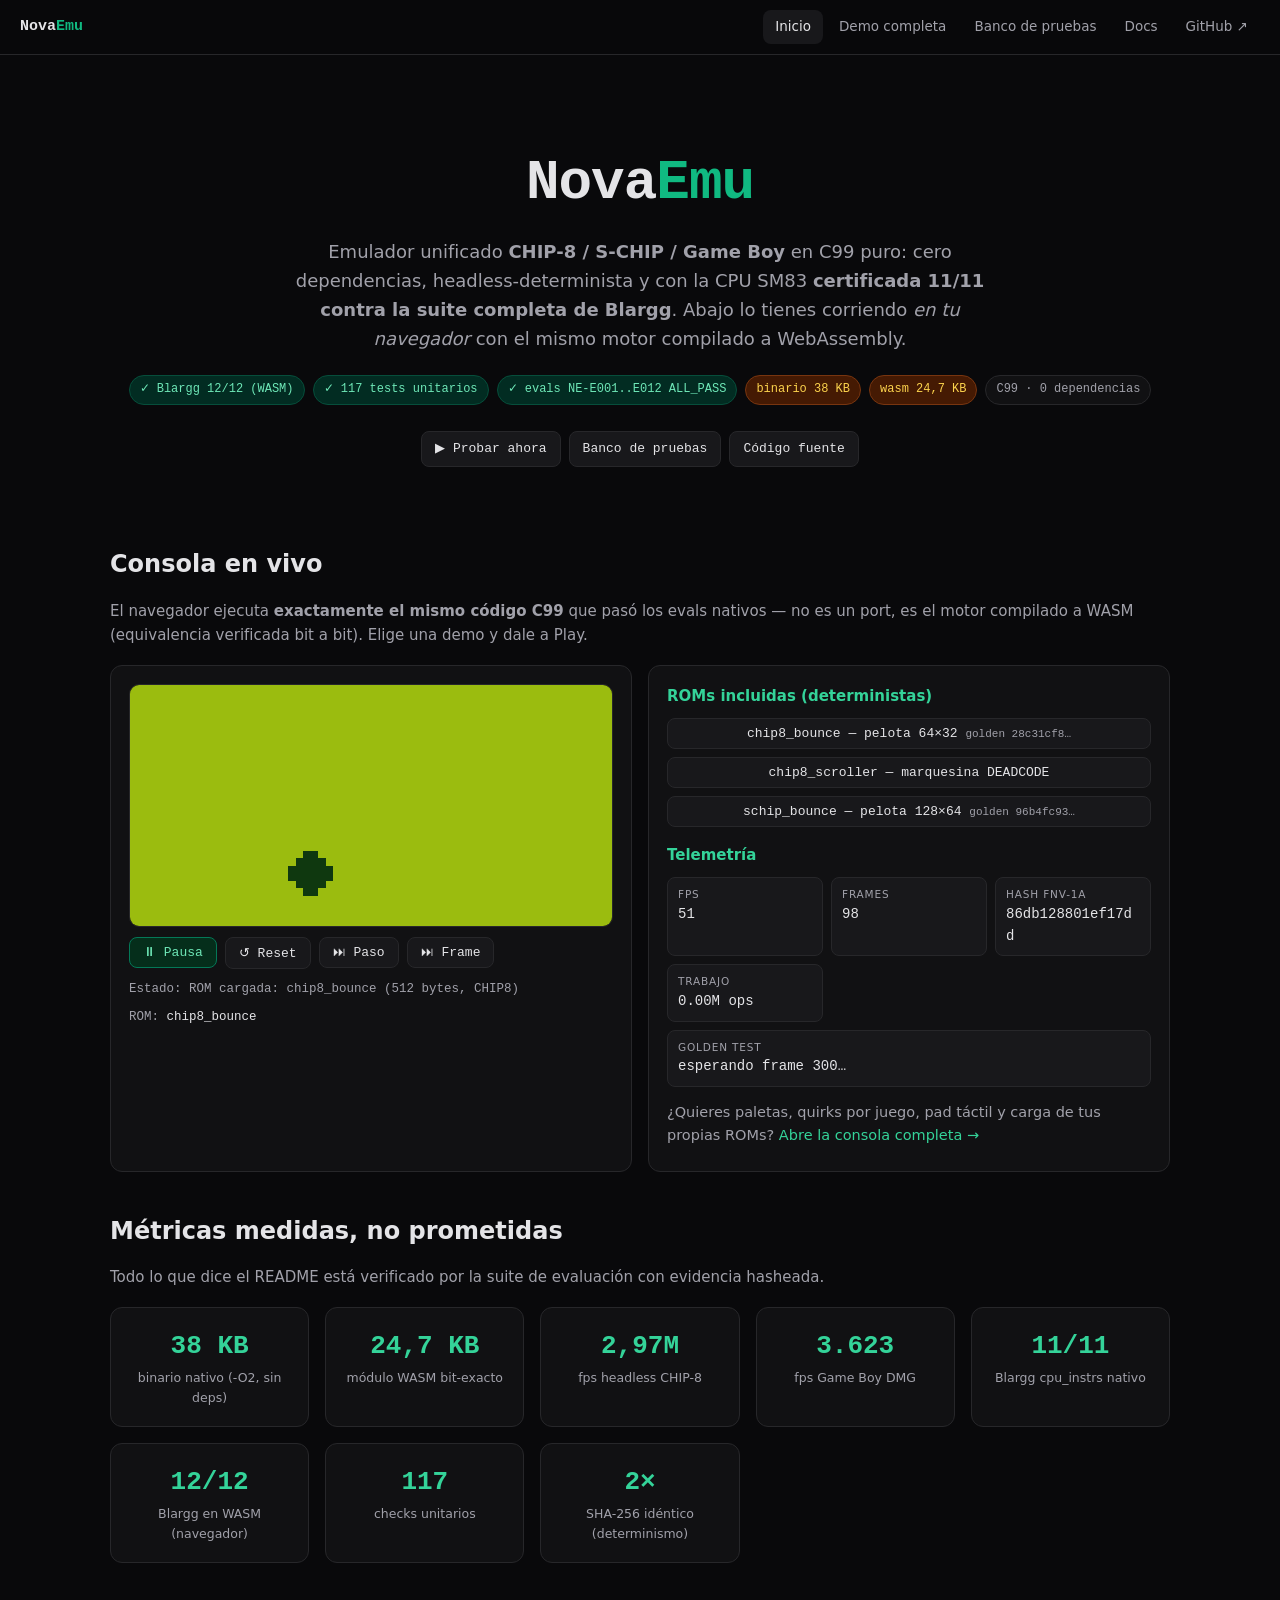
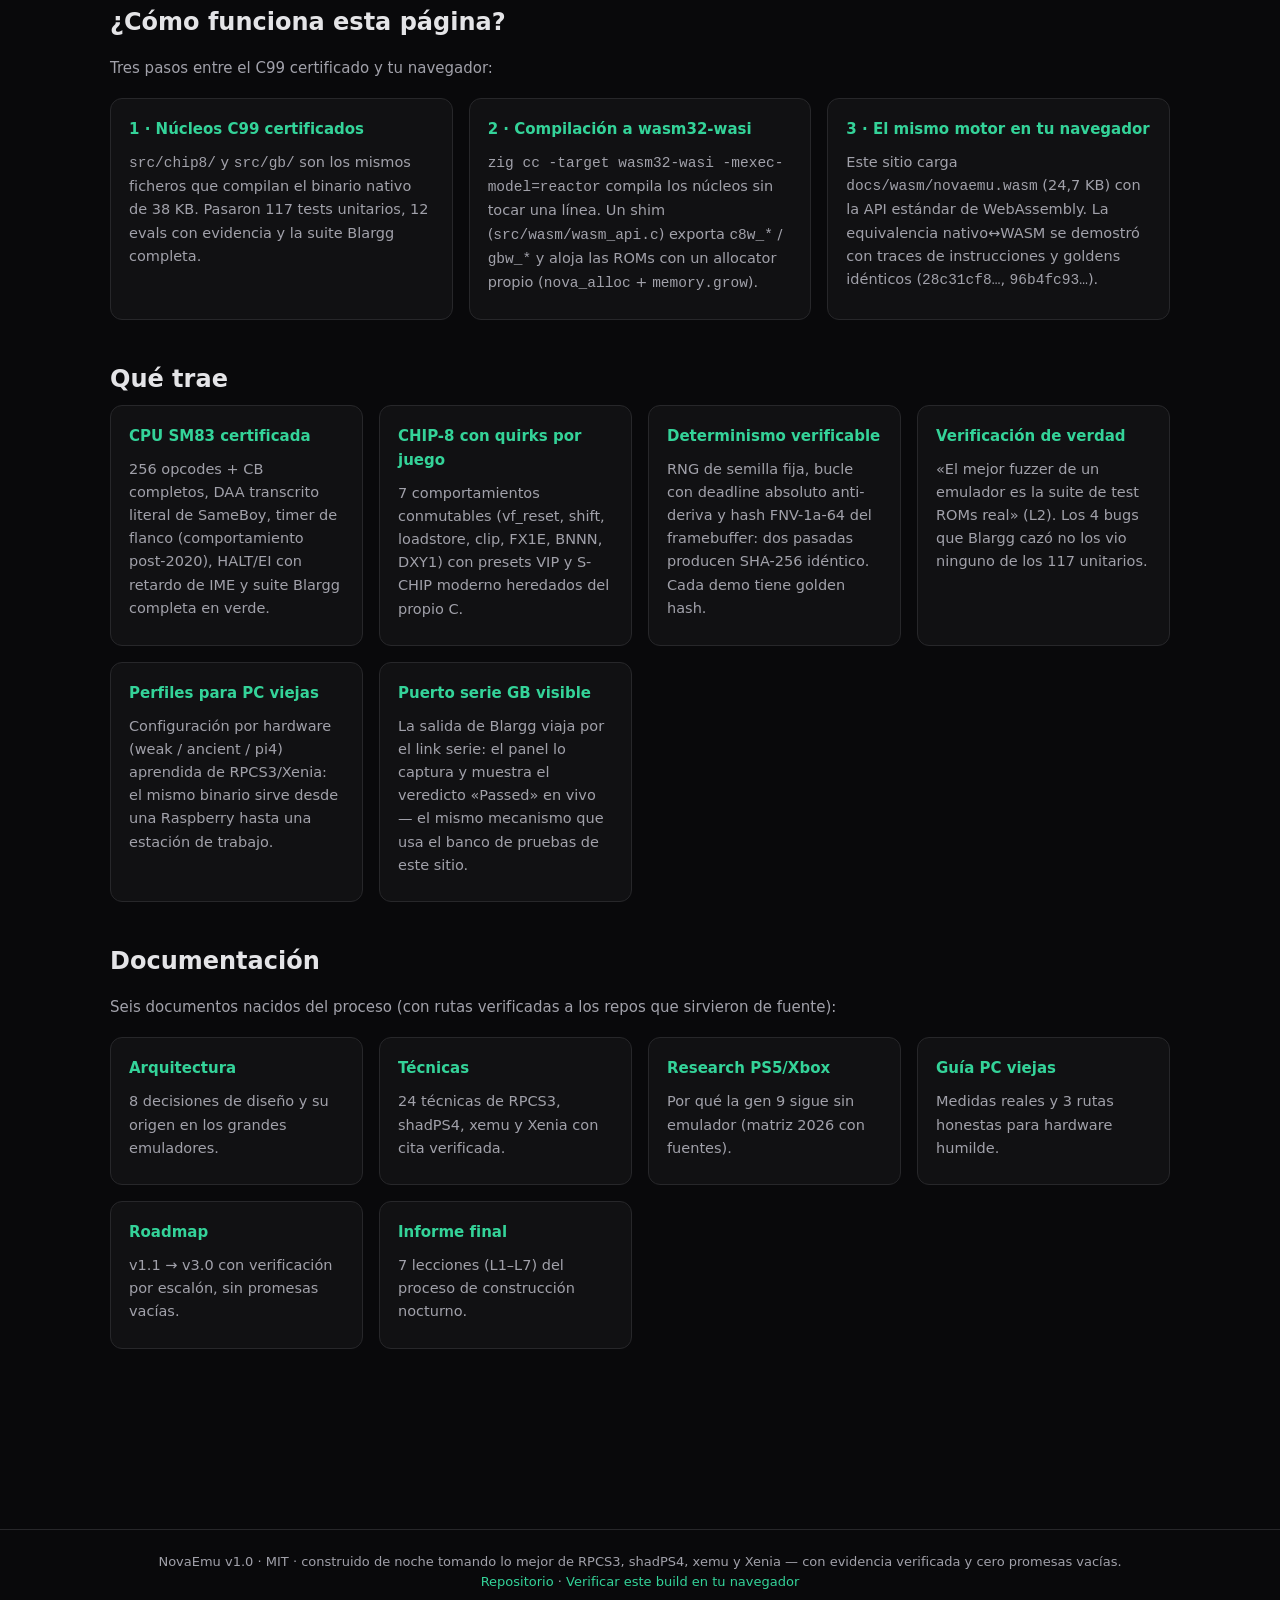
==== docs/index.html @ 0b79b281 "feat: GitHub Pages — consola en vivo, banco de pruebas y documentación - docs/ = raíz de Pages (con " ====
<!DOCTYPE html>
<html lang="es">
<head>
<meta charset="utf-8">
<meta name="viewport" content="width=device-width, initial-scale=1">
<title>NovaEmu — emulador CHIP-8 / S-CHIP / Game Boy en C99 y WASM</title>
<meta name="description" content="Emulador unificado CHIP-8/S-CHIP/Game Boy: C99 puro, 0 dependencias, 38 KB de binario, CPU SM83 certificada 11/11 contra la suite Blargg. Pruébalo en tu navegador con el mismo motor compilado a WASM.">
<link rel="stylesheet" href="./assets/site.css">
<link rel="icon" href="data:image/svg+xml,<svg xmlns='http://www.w3.org/2000/svg' viewBox='0 0 100 100'><rect width='100' height='100' rx='18' fill='%2309090b'/><rect x='22' y='30' width='16' height='16' fill='%2310b981'/><rect x='62' y='30' width='16' height='16' fill='%2334d399'/><rect x='22' y='54' width='56' height='8' fill='%2310b981'/><rect x='32' y='70' width='36' height='8' fill='%2334d399'/></svg>">
</head>
<body>
<header class="site-header">
  <a class="brand" href="./index.html">Nova<b>Emu</b></a>
  <nav>
    <a href="./index.html" class="active">Inicio</a>
    <a href="./demo.html">Demo completa</a>
    <a href="./tests.html">Banco de pruebas</a>
    <a href="./dev.html">Docs</a>
    <a href="#" data-gh>GitHub ↗</a>
  </nav>
</header>

<main class="wrap">

  <!-- HERO -->
  <section class="hero">
    <h1>Nova<span>Emu</span></h1>
    <p class="lead">Emulador unificado <strong>CHIP-8 / S-CHIP / Game Boy</strong> en C99 puro:
      cero dependencias, headless-determinista y con la CPU SM83 <strong>certificada 11/11
      contra la suite completa de Blargg</strong>. Abajo lo tienes corriendo <em>en tu navegador</em>
      con el mismo motor compilado a WebAssembly.</p>
    <div class="badges">
      <span class="badge green">✓ Blargg 12/12 (WASM)</span>
      <span class="badge green">✓ 117 tests unitarios</span>
      <span class="badge green">✓ evals NE-E001..E012 ALL_PASS</span>
      <span class="badge amber">binario 38 KB</span>
      <span class="badge amber">wasm 24,7 KB</span>
      <span class="badge">C99 · 0 dependencias</span>
    </div>
    <div class="controls" style="justify-content:center">
      <a class="btn primary" href="#consola">▶ Probar ahora</a>
      <a class="btn" href="./tests.html">Banco de pruebas</a>
      <a class="btn" href="#" data-gh>Código fuente</a>
    </div>
  </section>

  <!-- CONSOLA EMBEBIDA -->
  <section class="block" id="consola">
    <h2>Consola en vivo</h2>
    <p class="sub">El navegador ejecuta <strong>exactamente el mismo código C99</strong> que pasó los evals nativos —
      no es un port, es el motor compilado a WASM (equivalencia verificada bit a bit). Elige una demo y dale a Play.</p>

    <div class="grid cols-2" id="nova-console">
      <div class="panel">
        <div class="screen-frame" data-drop>
          <canvas data-screen width="64" height="32" aria-label="Pantalla del emulador"></canvas>
        </div>
        <div class="controls">
          <button data-play class="primary">▶ Play</button>
          <button data-reset>↺ Reset</button>
          <button data-step>⏭ Paso</button>
          <button data-frame>⏭ Frame</button>
        </div>
        <div class="statusline">Estado: <span data-status>cargando WASM…</span></div>
        <div class="statusline">ROM: <span data-rom-name style="color:var(--fg)">(ninguna)</span></div>
        <div class="rom-note" data-rom-note></div>
      </div>

      <div class="panel">
        <h3>ROMs incluidas (deterministas)</h3>
        <div data-catalog style="display:flex;flex-direction:column;gap:8px">
          <button data-rom="chip8-bounce">chip8_bounce — pelota 64×32 <span class="mono" style="color:var(--fg-dim);font-size:11px">golden 28c31cf8…</span></button>
          <button data-rom="chip8-scroller">chip8_scroller — marquesina DEADCODE</button>
          <button data-rom="schip-bounce">schip_bounce — pelota 128×64 <span class="mono" style="color:var(--fg-dim);font-size:11px">golden 96b4fc93…</span></button>
        </div>
        <h3 style="margin-top:16px">Telemetría</h3>
        <div class="telemetry">
          <div class="tele"><div class="l">FPS</div><div class="v" data-fps>—</div></div>
          <div class="tele"><div class="l">Frames</div><div class="v" data-frames>0</div></div>
          <div class="tele"><div class="l">Hash FNV-1a</div><div class="v" data-hash>—</div></div>
          <div class="tele"><div class="l">Trabajo</div><div class="v" data-ops>—</div></div>
        </div>
        <div class="tele" style="margin-top:8px" data-golden-wrap>
          <div class="l">Golden test</div><div class="v" data-golden>carga una demo con golden</div>
        </div>
        <p style="margin-top:14px">¿Quieres paletas, quirks por juego, pad táctil y carga de tus propias ROMs?
        <a href="./demo.html">Abre la consola completa →</a></p>
      </div>
    </div>
  </section>

  <!-- MÉTRICAS -->
  <section class="block">
    <h2>Métricas medidas, no prometidas</h2>
    <p class="sub">Todo lo que dice el README está verificado por la suite de evaluación con evidencia hasheada.</p>
    <div class="grid cols-4">
      <div class="panel stat"><div class="v">38 KB</div><div class="l">binario nativo (-O2, sin deps)</div></div>
      <div class="panel stat"><div class="v">24,7 KB</div><div class="l">módulo WASM bit-exacto</div></div>
      <div class="panel stat"><div class="v">2,97M</div><div class="l">fps headless CHIP-8</div></div>
      <div class="panel stat"><div class="v">3.623</div><div class="l">fps Game Boy DMG</div></div>
      <div class="panel stat"><div class="v">11/11</div><div class="l">Blargg cpu_instrs nativo</div></div>
      <div class="panel stat"><div class="v">12/12</div><div class="l">Blargg en WASM (navegador)</div></div>
      <div class="panel stat"><div class="v">117</div><div class="l">checks unitarios</div></div>
      <div class="panel stat"><div class="v">2×</div><div class="l">SHA-256 idéntico (determinismo)</div></div>
    </div>
  </section>

  <!-- CÓMO FUNCIONA -->
  <section class="block">
    <h2>¿Cómo funciona esta página?</h2>
    <p class="sub">Tres pasos entre el C99 certificado y tu navegador:</p>
    <div class="grid cols-3">
      <div class="panel">
        <h3>1 · Núcleos C99 certificados</h3>
        <p><code>src/chip8/</code> y <code>src/gb/</code> son los mismos ficheros que compilan el binario
        nativo de 38 KB. Pasaron 117 tests unitarios, 12 evals con evidencia y la suite Blargg completa.</p>
      </div>
      <div class="panel">
        <h3>2 · Compilación a wasm32-wasi</h3>
        <p><code>zig cc -target wasm32-wasi -mexec-model=reactor</code> compila los núcleos sin tocar
        una línea. Un shim (<code>src/wasm/wasm_api.c</code>) exporta <code>c8w_*</code> / <code>gbw_*</code>
        y aloja las ROMs con un allocator propio (<code>nova_alloc</code> + <code>memory.grow</code>).</p>
      </div>
      <div class="panel">
        <h3>3 · El mismo motor en tu navegador</h3>
        <p>Este sitio carga <code>docs/wasm/novaemu.wasm</code> (24,7 KB) con la API estándar de WebAssembly.
        La equivalencia nativo↔WASM se demostró con traces de instrucciones y goldens idénticos
        (<code>28c31cf8…</code>, <code>96b4fc93…</code>).</p>
      </div>
    </div>
  </section>

  <!-- CARACTERÍSTICAS -->
  <section class="block">
    <h2>Qué trae</h2>
    <div class="grid cols-3">
      <div class="panel">
        <h3>CPU SM83 certificada</h3>
        <p>256 opcodes + CB completos, DAA transcrito literal de SameBoy, timer de flanco
        (comportamiento post-2020), HALT/EI con retardo de IME y suite Blargg completa en verde.</p>
      </div>
      <div class="panel">
        <h3>CHIP-8 con quirks por juego</h3>
        <p>7 comportamientos conmutables (vf_reset, shift, loadstore, clip, FX1E, BNNN, DXY1)
        con presets VIP y S-CHIP moderno heredados del propio C.</p>
      </div>
      <div class="panel">
        <h3>Determinismo verificable</h3>
        <p>RNG de semilla fija, bucle con deadline absoluto anti-deriva y hash FNV-1a-64 del
        framebuffer: dos pasadas producen SHA-256 idéntico. Cada demo tiene golden hash.</p>
      </div>
      <div class="panel">
        <h3>Verificación de verdad</h3>
        <p>«El mejor fuzzer de un emulador es la suite de test ROMs real» (L2). Los 4 bugs que
        Blargg cazó no los vio ninguno de los 117 unitarios.</p>
      </div>
      <div class="panel">
        <h3>Perfiles para PC viejas</h3>
        <p>Configuración por hardware (weak / ancient / pi4) aprendida de RPCS3/Xenia: el mismo
        binario sirve desde una Raspberry hasta una estación de trabajo.</p>
      </div>
      <div class="panel">
        <h3>Puerto serie GB visible</h3>
        <p>La salida de Blargg viaja por el link serie: el panel lo captura y muestra el veredicto
        «Passed» en vivo — el mismo mecanismo que usa el banco de pruebas de este sitio.</p>
      </div>
    </div>
  </section>

  <!-- DOCS -->
  <section class="block">
    <h2>Documentación</h2>
    <p class="sub">Seis documentos nacidos del proceso (con rutas verificadas a los repos que sirvieron de fuente):</p>
    <div class="grid cols-3">
      <a class="panel" href="./dev.html?doc=ARQUITECTURA" style="color:inherit;text-decoration:none"><h3>Arquitectura</h3><p>8 decisiones de diseño y su origen en los grandes emuladores.</p></a>
      <a class="panel" href="./dev.html?doc=TECNICAS" style="color:inherit;text-decoration:none"><h3>Técnicas</h3><p>24 técnicas de RPCS3, shadPS4, xemu y Xenia con cita verificada.</p></a>
      <a class="panel" href="./dev.html?doc=RESEARCH_PS5_XBOX" style="color:inherit;text-decoration:none"><h3>Research PS5/Xbox</h3><p>Por qué la gen 9 sigue sin emulador (matriz 2026 con fuentes).</p></a>
      <a class="panel" href="./dev.html?doc=GUIA_PC_VIEJAS" style="color:inherit;text-decoration:none"><h3>Guía PC viejas</h3><p>Medidas reales y 3 rutas honestas para hardware humilde.</p></a>
      <a class="panel" href="./dev.html?doc=ROADMAP" style="color:inherit;text-decoration:none"><h3>Roadmap</h3><p>v1.1 → v3.0 con verificación por escalón, sin promesas vacías.</p></a>
      <a class="panel" href="./dev.html?doc=INFORME_FINAL" style="color:inherit;text-decoration:none"><h3>Informe final</h3><p>7 lecciones (L1–L7) del proceso de construcción nocturno.</p></a>
    </div>
  </section>

</main>

<footer>
  NovaEmu v1.0 · MIT · construido de noche tomando lo mejor de
  RPCS3, shadPS4, xemu y Xenia — con evidencia verificada y cero promesas vacías.
  <br><a href="#" data-gh>Repositorio</a> · <a href="./tests.html">Verificar este build en tu navegador</a>
</footer>

<script type="module">
  import { ConsoleUI } from "./assets/console.js";
  import "./assets/site.js";
  const ui = new ConsoleUI(document.getElementById("nova-console"), { compact: true });
  ui.boot().then(() => ui.loadFromCatalog({ id: "chip8-bounce", name: "chip8_bounce", system: "chip8", url: "./assets/roms/chip8_bounce.ch8",
    golden: { frames: 300, hash: "28c31cf8df2ec325" }, note: "Demo sintetizada, determinista (RNG semilla fija 0x1EE7BEEF)" }));
</script>
</body>
</html>
---- docs/assets/site.css ----
/* NovaEmu Pages — tema laboratorio oscuro (zinc-950 / esmeralda) */
:root {
  --bg: #09090b;
  --bg-2: #111113;
  --bg-3: #18181b;
  --border: #27272a;
  --fg: #e4e4e7;
  --fg-dim: #a1a1aa;
  --accent: #10b981;
  --accent-2: #34d399;
  --amber: #f59e0b;
  --red: #f87171;
  --mono: ui-monospace, "SF Mono", "Cascadia Mono", "JetBrains Mono", Menlo, Consolas, monospace;
  --sans: system-ui, -apple-system, "Segoe UI", Roboto, Inter, sans-serif;
}
* { box-sizing: border-box; }
html { scroll-behavior: smooth; }
body {
  margin: 0; background: var(--bg); color: var(--fg);
  font-family: var(--sans); line-height: 1.6;
}
a { color: var(--accent-2); text-decoration: none; }
a:hover { text-decoration: underline; }
code, pre, .mono { font-family: var(--mono); }

/* header */
.site-header {
  position: sticky; top: 0; z-index: 50;
  display: flex; align-items: center; gap: 16px;
  padding: 10px 20px; background: rgba(9,9,11,.92); backdrop-filter: blur(8px);
  border-bottom: 1px solid var(--border);
}
.site-header .brand { font-family: var(--mono); font-weight: 700; font-size: 15px; color: var(--fg); }
.site-header .brand b { color: var(--accent); }
.site-header nav { display: flex; gap: 4px; margin-left: auto; flex-wrap: wrap; }
.site-header nav a {
  padding: 6px 12px; border-radius: 8px; color: var(--fg-dim); font-size: 13.5px;
}
.site-header nav a:hover, .site-header nav a.active { color: var(--fg); background: var(--bg-3); text-decoration: none; }

/* layout */
.wrap { max-width: 1100px; margin: 0 auto; padding: 28px 20px 80px; }
.grid { display: grid; gap: 16px; }
.grid.cols-2 { grid-template-columns: repeat(auto-fit, minmax(320px, 1fr)); }
.grid.cols-3 { grid-template-columns: repeat(auto-fit, minmax(240px, 1fr)); }
.grid.cols-4 { grid-template-columns: repeat(auto-fit, minmax(190px, 1fr)); }

/* hero */
.hero { padding: 56px 0 28px; text-align: center; }
.hero h1 {
  font-family: var(--mono); font-size: clamp(34px, 6vw, 56px); margin: 0 0 10px;
  letter-spacing: -1px;
}
.hero h1 span { color: var(--accent); }
.hero p.lead { color: var(--fg-dim); font-size: 18px; max-width: 720px; margin: 0 auto 22px; }
.badges { display: flex; gap: 8px; justify-content: center; flex-wrap: wrap; margin-bottom: 26px; }
.badge {
  font-family: var(--mono); font-size: 12px; padding: 4px 10px; border-radius: 999px;
  border: 1px solid var(--border); background: var(--bg-2); color: var(--fg-dim);
}
.badge.green { border-color: #064e3b; background: #022c22; color: #6ee7b7; }
.badge.amber { border-color: #78350f; background: #451a03; color: #fcd34d; }

/* panel / card */
.panel {
  background: var(--bg-2); border: 1px solid var(--border); border-radius: 12px;
  padding: 18px;
}
.panel h2, .panel h3 { margin: 0 0 10px; }
.panel h2 { font-size: 20px; }
.panel h3 { font-size: 15px; color: var(--accent-2); }
.panel p { margin: 6px 0; color: var(--fg-dim); font-size: 14.5px; }
.panel p strong, .panel li strong { color: var(--fg); }
.stat { text-align: center; }
.stat .v { font-family: var(--mono); font-size: 26px; color: var(--accent-2); font-weight: 700; }
.stat .l { font-size: 12.5px; color: var(--fg-dim); }

/* screen */
.screen-frame {
  position: relative; overflow: hidden; border-radius: 10px;
  border: 1px solid var(--border); background: #000;
}
.screen-frame canvas { display: block; width: 100%; height: auto; image-rendering: pixelated; }
.screen-frame.scanlines::after {
  content: ""; position: absolute; inset: 0; pointer-events: none;
  background-image: repeating-linear-gradient(0deg,
    rgba(0,0,0,.25) 0px, rgba(0,0,0,.25) 1px, transparent 1px, transparent 3px);
}

/* controls */
.controls { display: flex; gap: 8px; flex-wrap: wrap; align-items: center; margin: 10px 0; }
button, .btn {
  font-family: var(--mono); font-size: 13px; cursor: pointer;
  background: var(--bg-3); color: var(--fg); border: 1px solid var(--border);
  padding: 7px 13px; border-radius: 8px; transition: border-color .15s, background .15s;
  text-decoration: none; display: inline-block;
}
button:hover, .btn:hover { border-color: var(--accent); text-decoration: none; }
button.primary { background: #052e1b; border-color: #047857; color: #6ee7b7; }
button.primary:hover { background: #064e3b; }
button:disabled { opacity: .4; cursor: not-allowed; }
select, input[type="file"] {
  font-family: var(--mono); font-size: 13px; background: var(--bg-3); color: var(--fg);
  border: 1px solid var(--border); border-radius: 8px; padding: 6px 8px;
}
input[type="range"] { accent-color: var(--accent); }
label.chk { display: flex; align-items: center; gap: 6px; font-size: 13px; color: var(--fg-dim); cursor: pointer; }
label.chk input { accent-color: var(--accent); }
.slider-row { display: flex; align-items: center; gap: 10px; font-size: 13px; color: var(--fg-dim); }
.slider-row .val { font-family: var(--mono); color: var(--accent-2); min-width: 44px; }

/* pads */
.pad { display: grid; gap: 6px; margin-top: 10px; user-select: none; -webkit-user-select: none; touch-action: manipulation; }
.pad.c8 { grid-template-columns: repeat(4, 1fr); max-width: 300px; }
.pad .kb {
  font-family: var(--mono); font-size: 14px; text-align: center; padding: 12px 0;
  background: var(--bg-3); border: 1px solid var(--border); border-radius: 8px; cursor: pointer;
}
.pad .kb small { display: block; font-size: 10px; color: var(--fg-dim); }
.pad .kb.active { background: #052e1b; border-color: var(--accent); color: var(--accent-2); }
.pad.gb { grid-template-columns: 96px 1fr 96px; max-width: 360px; align-items: center; }
.pad.gb .dp { display: grid; grid-template-columns: repeat(3, 32px); grid-template-rows: repeat(3, 32px); gap: 2px; }
.pad.gb .dp .kb { padding: 0; line-height: 32px; }
.pad.gb .act { display: flex; flex-direction: column; gap: 6px; align-items: center; }
.pad.gb .mid { display: flex; flex-direction: column; gap: 4px; align-items: center; justify-content: center; }
.pad.gb .mid .kb { padding: 4px 10px; font-size: 11px; }

/* drop zone */
.drop {
  border: 2px dashed var(--border); border-radius: 12px; padding: 22px; text-align: center;
  color: var(--fg-dim); font-size: 14px; transition: border-color .15s, background .15s;
}
.drop.drag { border-color: var(--accent); background: #052e1b33; }

/* telemetría */
.telemetry { display: grid; grid-template-columns: repeat(auto-fit, minmax(140px, 1fr)); gap: 8px; margin-top: 10px; }
.tele {
  background: var(--bg-3); border: 1px solid var(--border); border-radius: 8px; padding: 8px 10px;
}
.tele .l { font-size: 10.5px; text-transform: uppercase; letter-spacing: .08em; color: var(--fg-dim); }
.tele .v { font-family: var(--mono); font-size: 14px; color: var(--fg); word-break: break-all; }
.tele .v.ok { color: var(--accent-2); }

/* serial */
.serial {
  font-family: var(--mono); font-size: 13px; background: #020202; color: var(--accent-2);
  border: 1px solid var(--border); border-radius: 8px; padding: 10px 12px; margin-top: 10px;
  min-height: 44px; white-space: pre-wrap; word-break: break-all;
}

/* banco de pruebas */
.test-row {
  display: flex; align-items: center; gap: 10px; padding: 8px 12px;
  border-bottom: 1px solid var(--border); font-size: 13.5px;
}
.test-row:last-child { border-bottom: 0; }
.test-row .name { font-family: var(--mono); flex: 1; }
.test-row .time { font-family: var(--mono); color: var(--fg-dim); font-size: 12px; }
.test-row .res { font-family: var(--mono); font-size: 12.5px; padding: 2px 9px; border-radius: 999px; border: 1px solid var(--border); color: var(--fg-dim); }
.test-row .res.pass { color: #6ee7b7; border-color: #047857; background: #022c22; }
.test-row .res.fail { color: #fca5a5; border-color: #991b1b; background: #450a0a; }
.test-row .res.run  { color: var(--amber); border-color: #78350f; background: #451a03; }
.progress { height: 6px; border-radius: 999px; background: var(--bg-3); overflow: hidden; margin: 12px 0; }
.progress > div { height: 100%; width: 0; background: var(--accent); transition: width .2s; }

/* tablas */
table { width: 100%; border-collapse: collapse; font-size: 13.5px; }
th, td { text-align: left; padding: 8px 10px; border-bottom: 1px solid var(--border); }
th { color: var(--fg-dim); font-weight: 600; font-size: 12px; text-transform: uppercase; letter-spacing: .06em; }
td.mono { font-family: var(--mono); }

/* markdown viewer */
.md { max-width: 860px; }
.md h1, .md h2, .md h3 { color: var(--fg); }
.md h2 { border-bottom: 1px solid var(--border); padding-bottom: 6px; margin-top: 32px; }
.md code { background: var(--bg-3); border: 1px solid var(--border); border-radius: 4px; padding: 1px 5px; font-size: 12.5px; }
.md pre { background: var(--bg-2); border: 1px solid var(--border); border-radius: 8px; padding: 12px; overflow-x: auto; }
.md pre code { border: 0; background: transparent; padding: 0; }
.md blockquote { border-left: 3px solid var(--accent); margin: 12px 0; padding: 2px 14px; color: var(--fg-dim); }
.md table { margin: 12px 0; }
.doc-list { display: flex; flex-wrap: wrap; gap: 8px; margin-bottom: 18px; }

/* secciones */
section.block { margin: 40px 0; }
section.block > h2 { font-size: 24px; margin-bottom: 6px; }
section.block > .sub { color: var(--fg-dim); margin-bottom: 18px; font-size: 15px; }
.kbd {
  font-family: var(--mono); font-size: 12px; background: var(--bg-3); border: 1px solid var(--border);
  border-bottom-width: 2px; border-radius: 5px; padding: 1px 6px;
}
footer {
  border-top: 1px solid var(--border); margin-top: 60px; padding: 22px 20px;
  text-align: center; color: var(--fg-dim); font-size: 13px;
}
.statusline { font-family: var(--mono); font-size: 12.5px; color: var(--fg-dim); margin-top: 8px; min-height: 18px; }
.statusline .ok { color: var(--accent-2); }
.rom-note { color: var(--fg-dim); font-size: 12.5px; margin-top: 4px; min-height: 16px; }
.system-select { display: flex; gap: 8px; align-items: center; font-size: 13px; color: var(--fg-dim); }

@media (max-width: 640px) {
  .hero { padding: 36px 0 18px; }
  .wrap { padding: 18px 14px 60px; }
  .pad.gb { grid-template-columns: 84px 1fr 84px; }
}
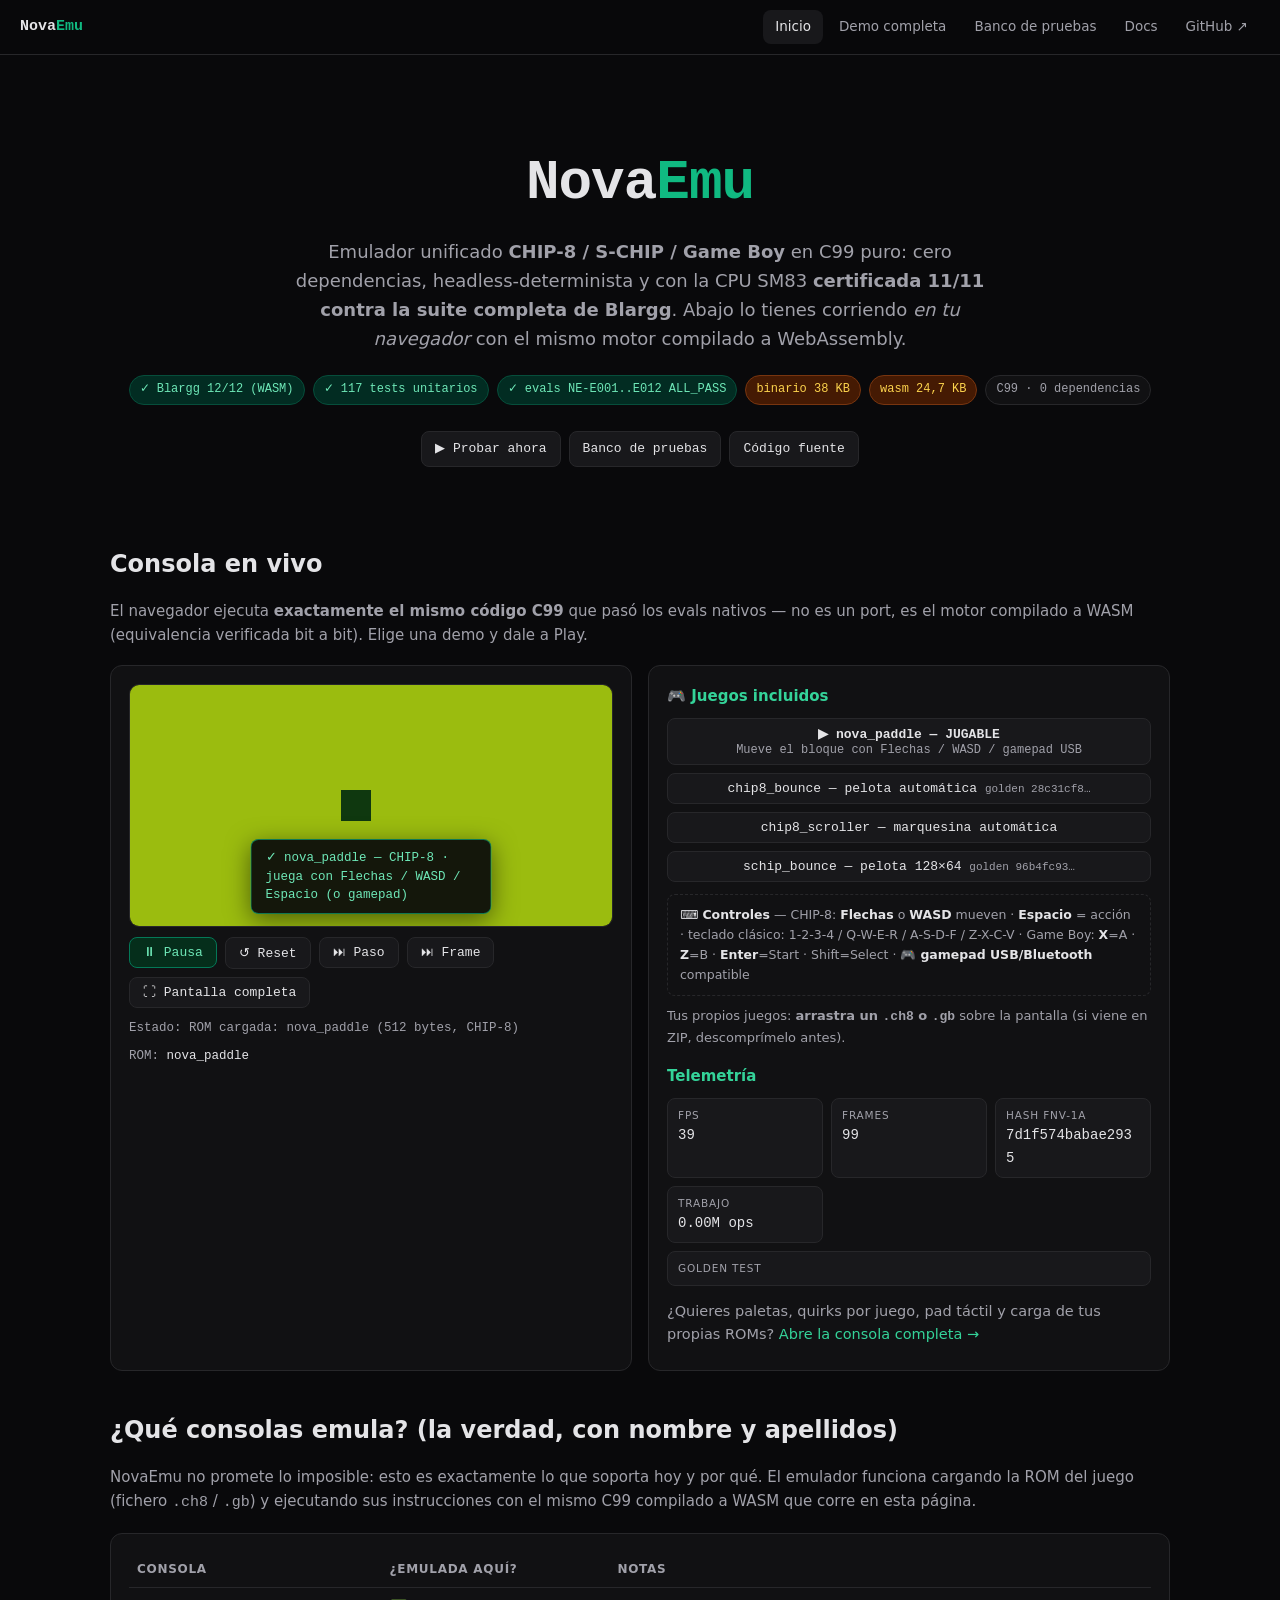
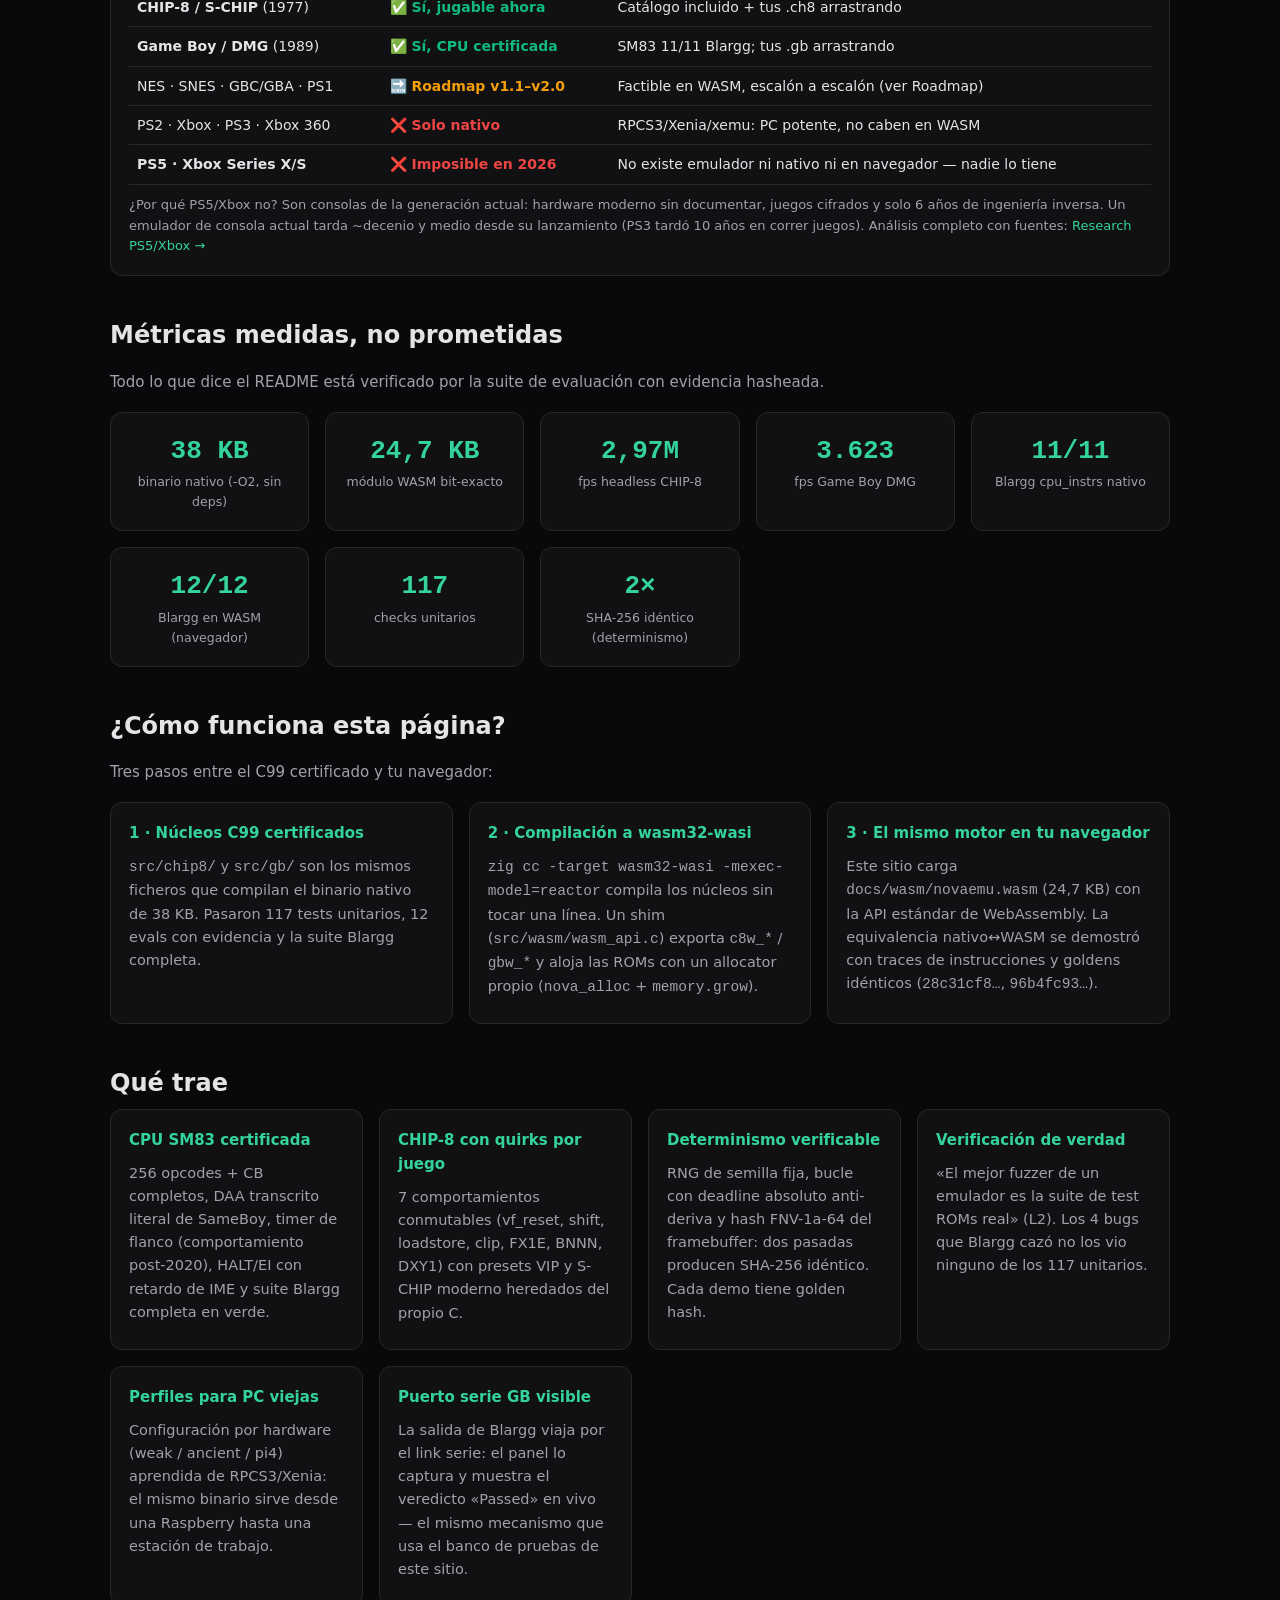
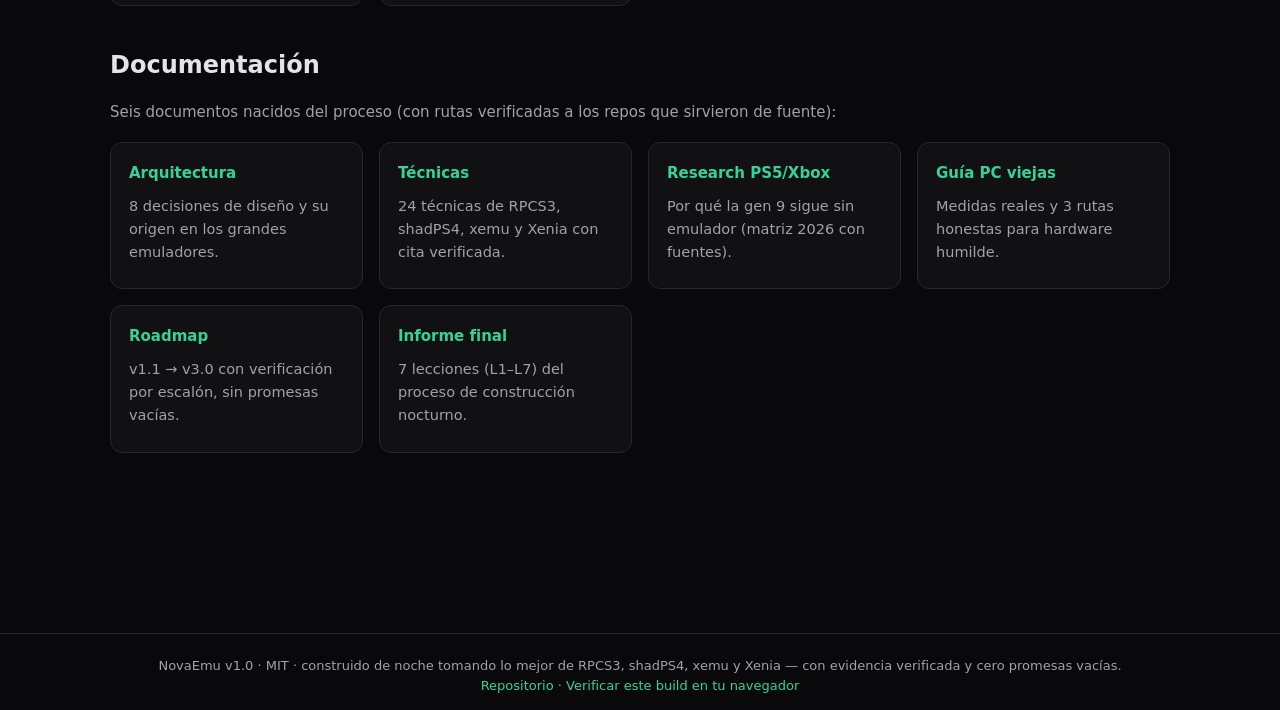
==== commit f6af1702: "feat(ux): juego jugable + controles reales + pantalla completa + feedback de carga - nova_paddle.ch8" ====
--- a/docs/index.html
+++ b/docs/index.html
@@ -60,6 +60,7 @@
           <button data-reset>↺ Reset</button>
           <button data-step>⏭ Paso</button>
           <button data-frame>⏭ Frame</button>
+          <button data-fullscreen title="Pantalla completa (también con el botón ⛶)">⛶ Pantalla completa</button>
         </div>
         <div class="statusline">Estado: <span data-status>cargando WASM…</span></div>
         <div class="statusline">ROM: <span data-rom-name style="color:var(--fg)">(ninguna)</span></div>
@@ -67,12 +68,19 @@
       </div>
 
       <div class="panel">
-        <h3>ROMs incluidas (deterministas)</h3>
+        <h3>🎮 Juegos incluidos</h3>
         <div data-catalog style="display:flex;flex-direction:column;gap:8px">
-          <button data-rom="chip8-bounce">chip8_bounce — pelota 64×32 <span class="mono" style="color:var(--fg-dim);font-size:11px">golden 28c31cf8…</span></button>
-          <button data-rom="chip8-scroller">chip8_scroller — marquesina DEADCODE</button>
+          <button data-rom="nova-paddle"><b>▶ nova_paddle — JUGABLE</b><br><span style="color:var(--fg-dim);font-size:12px">Mueve el bloque con Flechas / WASD / gamepad USB</span></button>
+          <button data-rom="chip8-bounce">chip8_bounce — pelota automática <span class="mono" style="color:var(--fg-dim);font-size:11px">golden 28c31cf8…</span></button>
+          <button data-rom="chip8-scroller">chip8_scroller — marquesina automática</button>
           <button data-rom="schip-bounce">schip_bounce — pelota 128×64 <span class="mono" style="color:var(--fg-dim);font-size:11px">golden 96b4fc93…</span></button>
         </div>
+        <div class="keylegend">
+          <b>⌨️ Controles</b> — CHIP-8: <b>Flechas</b> o <b>WASD</b> mueven · <b>Espacio</b> = acción ·
+          teclado clásico: 1-2-3-4 / Q-W-E-R / A-S-D-F / Z-X-C-V · Game Boy: <b>X</b>=A · <b>Z</b>=B ·
+          <b>Enter</b>=Start · Shift=Select · 🎮 <b>gamepad USB/Bluetooth</b> compatible
+        </div>
+        <p style="margin:10px 0 0;font-size:13px">Tus propios juegos: <b>arrastra un <span class="mono">.ch8</span> o <span class="mono">.gb</span></b> sobre la pantalla (si viene en ZIP, descomprímelo antes).</p>
         <h3 style="margin-top:16px">Telemetría</h3>
         <div class="telemetry">
           <div class="tele"><div class="l">FPS</div><div class="v" data-fps>—</div></div>
@@ -86,6 +94,25 @@
         <p style="margin-top:14px">¿Quieres paletas, quirks por juego, pad táctil y carga de tus propias ROMs?
         <a href="./demo.html">Abre la consola completa →</a></p>
       </div>
+    </div>
+  </section>
+
+  <!-- CONSOLAS SOPORTADAS -->
+  <section class="block" id="consolas">
+    <h2>¿Qué consolas emula? (la verdad, con nombre y apellidos)</h2>
+    <p class="sub">NovaEmu no promete lo imposible: esto es exactamente lo que soporta hoy y por qué.
+    El emulador funciona cargando la ROM del juego (fichero <span class="mono">.ch8</span> / <span class="mono">.gb</span>)
+    y ejecutando sus instrucciones con el mismo C99 compilado a WASM que corre en esta página.</p>
+    <div class="panel" style="overflow-x:auto">
+      <table style="width:100%;border-collapse:collapse;font-size:14px">
+        <tr style="text-align:left;color:var(--fg-dim)"><th style="padding:8px">Consola</th><th style="padding:8px">¿Emulada aquí?</th><th style="padding:8px">Notas</th></tr>
+        <tr><td style="padding:8px;border-top:1px solid var(--border)"><b>CHIP-8 / S-CHIP</b> (1977)</td><td style="padding:8px;border-top:1px solid var(--border);color:#10b981"><b>✅ Sí, jugable ahora</b></td><td style="padding:8px;border-top:1px solid var(--border)">Catálogo incluido + tus .ch8 arrastrando</td></tr>
+        <tr><td style="padding:8px;border-top:1px solid var(--border)"><b>Game Boy / DMG</b> (1989)</td><td style="padding:8px;border-top:1px solid var(--border);color:#10b981"><b>✅ Sí, CPU certificada</b></td><td style="padding:8px;border-top:1px solid var(--border)">SM83 11/11 Blargg; tus .gb arrastrando</td></tr>
+        <tr><td style="padding:8px;border-top:1px solid var(--border)">NES · SNES · GBC/GBA · PS1</td><td style="padding:8px;border-top:1px solid var(--border);color:#f59e0b"><b>🔜 Roadmap v1.1–v2.0</b></td><td style="padding:8px;border-top:1px solid var(--border)">Factible en WASM, escalón a escalón (ver Roadmap)</td></tr>
+        <tr><td style="padding:8px;border-top:1px solid var(--border)">PS2 · Xbox · PS3 · Xbox 360</td><td style="padding:8px;border-top:1px solid var(--border);color:#ef4444"><b>❌ Solo nativo</b></td><td style="padding:8px;border-top:1px solid var(--border)">RPCS3/Xenia/xemu: PC potente, no caben en WASM</td></tr>
+        <tr><td style="padding:8px;border-top:1px solid var(--border)"><b>PS5 · Xbox Series X/S</b></td><td style="padding:8px;border-top:1px solid var(--border);color:#ef4444"><b>❌ Imposible en 2026</b></td><td style="padding:8px;border-top:1px solid var(--border)">No existe emulador ni nativo ni en navegador — nadie lo tiene</td></tr>
+      </table>
+      <p style="font-size:13px;margin:10px 0 0;color:var(--fg-dim)">¿Por qué PS5/Xbox no? Son consolas de la generación actual: hardware moderno sin documentar, juegos cifrados y solo 6 años de ingeniería inversa. Un emulador de consola actual tarda ~decenio y medio desde su lanzamiento (PS3 tardó 10 años en correr juegos). Análisis completo con fuentes: <a href="./dev.html?doc=RESEARCH_PS5_XBOX">Research PS5/Xbox →</a></p>
     </div>
   </section>
 
@@ -193,8 +220,8 @@
   import { ConsoleUI } from "./assets/console.js";
   import "./assets/site.js";
   const ui = new ConsoleUI(document.getElementById("nova-console"), { compact: true });
-  ui.boot().then(() => ui.loadFromCatalog({ id: "chip8-bounce", name: "chip8_bounce", system: "chip8", url: "./assets/roms/chip8_bounce.ch8",
-    golden: { frames: 300, hash: "28c31cf8df2ec325" }, note: "Demo sintetizada, determinista (RNG semilla fija 0x1EE7BEEF)" }));
+  ui.boot().then(() => ui.loadFromCatalog({ id: "nova-paddle", name: "nova_paddle", system: "chip8", url: "./assets/roms/nova_paddle.ch8",
+    note: "🎮 JUGABLE: mueve el bloque con Flechas / WASD / gamepad USB" }));
 </script>
 </body>
 </html>
--- a/docs/assets/site.css
+++ b/docs/assets/site.css
@@ -202,3 +202,30 @@
   .wrap { padding: 18px 14px 60px; }
   .pad.gb { grid-template-columns: 84px 1fr 84px; }
 }
+
+/* --- avisos flotantes (toast) sobre la pantalla ------------------- */
+.screen-frame { position: relative; }
+.toast {
+  display: none; position: absolute; left: 50%; bottom: 12px; transform: translateX(-50%);
+  max-width: 92%; padding: 9px 14px; border-radius: 8px; font-size: 12.5px; line-height: 1.45;
+  font-family: var(--mono); background: rgba(9,9,11,.92); border: 1px solid var(--border);
+  color: var(--fg); box-shadow: 0 6px 24px rgba(0,0,0,.5); z-index: 20; pointer-events: none;
+}
+.toast.ok { border-color: rgba(16,185,129,.6); color: #6ee7b7; }
+.toast.err { border-color: rgba(239,68,68,.7); color: #fca5a5; }
+
+/* --- leyenda de controles ----------------------------------------- */
+.keylegend {
+  margin-top: 12px; padding: 10px 12px; border: 1px dashed var(--border); border-radius: 8px;
+  font-size: 12.5px; color: var(--fg-dim); line-height: 1.6;
+}
+.keylegend b { color: var(--fg); }
+
+/* --- pantalla completa --------------------------------------------- */
+.screen-frame:fullscreen {
+  background: #000; display: flex; align-items: center; justify-content: center;
+  width: 100vw; height: 100vh; border-radius: 0; border: none;
+}
+.screen-frame:fullscreen canvas { width: auto; height: auto; }
+.screen-frame:-webkit-full-screen { background: #000; display: flex; align-items: center; justify-content: center; }
+.screen-frame:-webkit-full-screen canvas { width: auto; height: auto; }
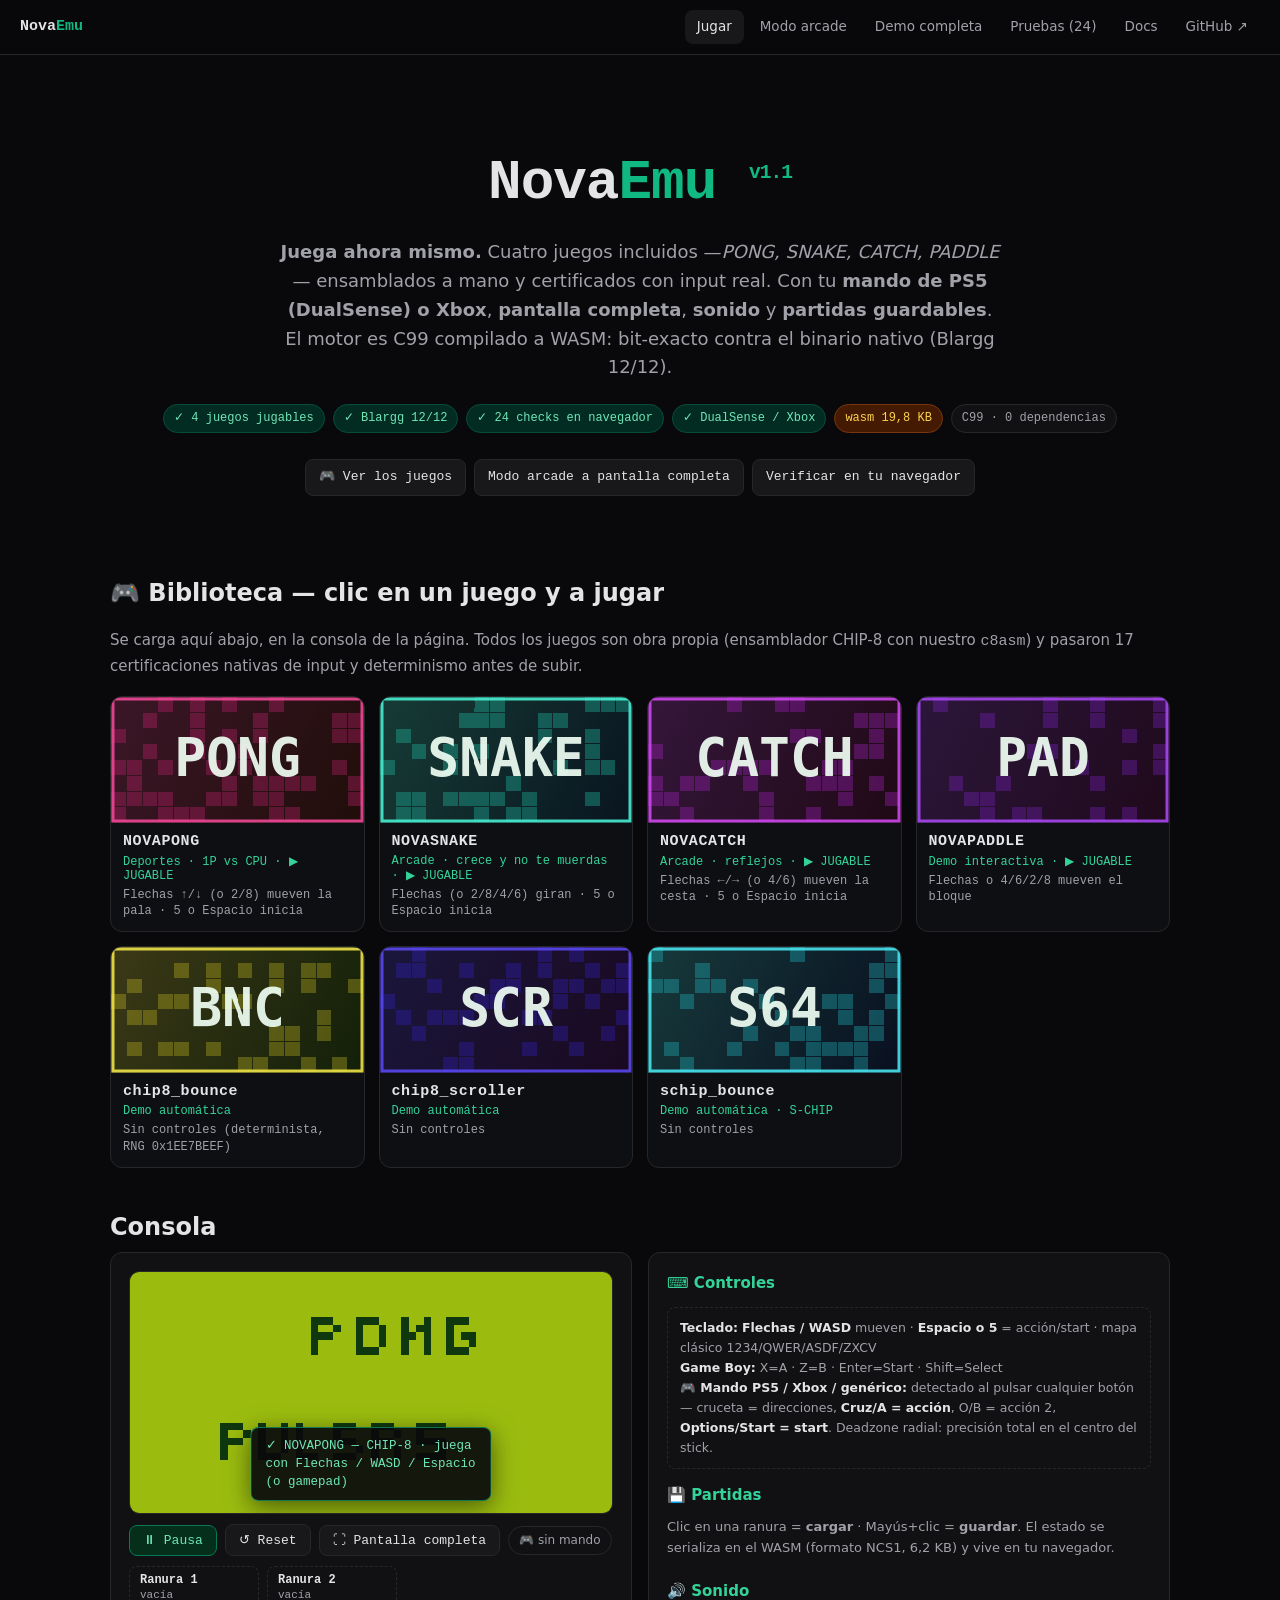
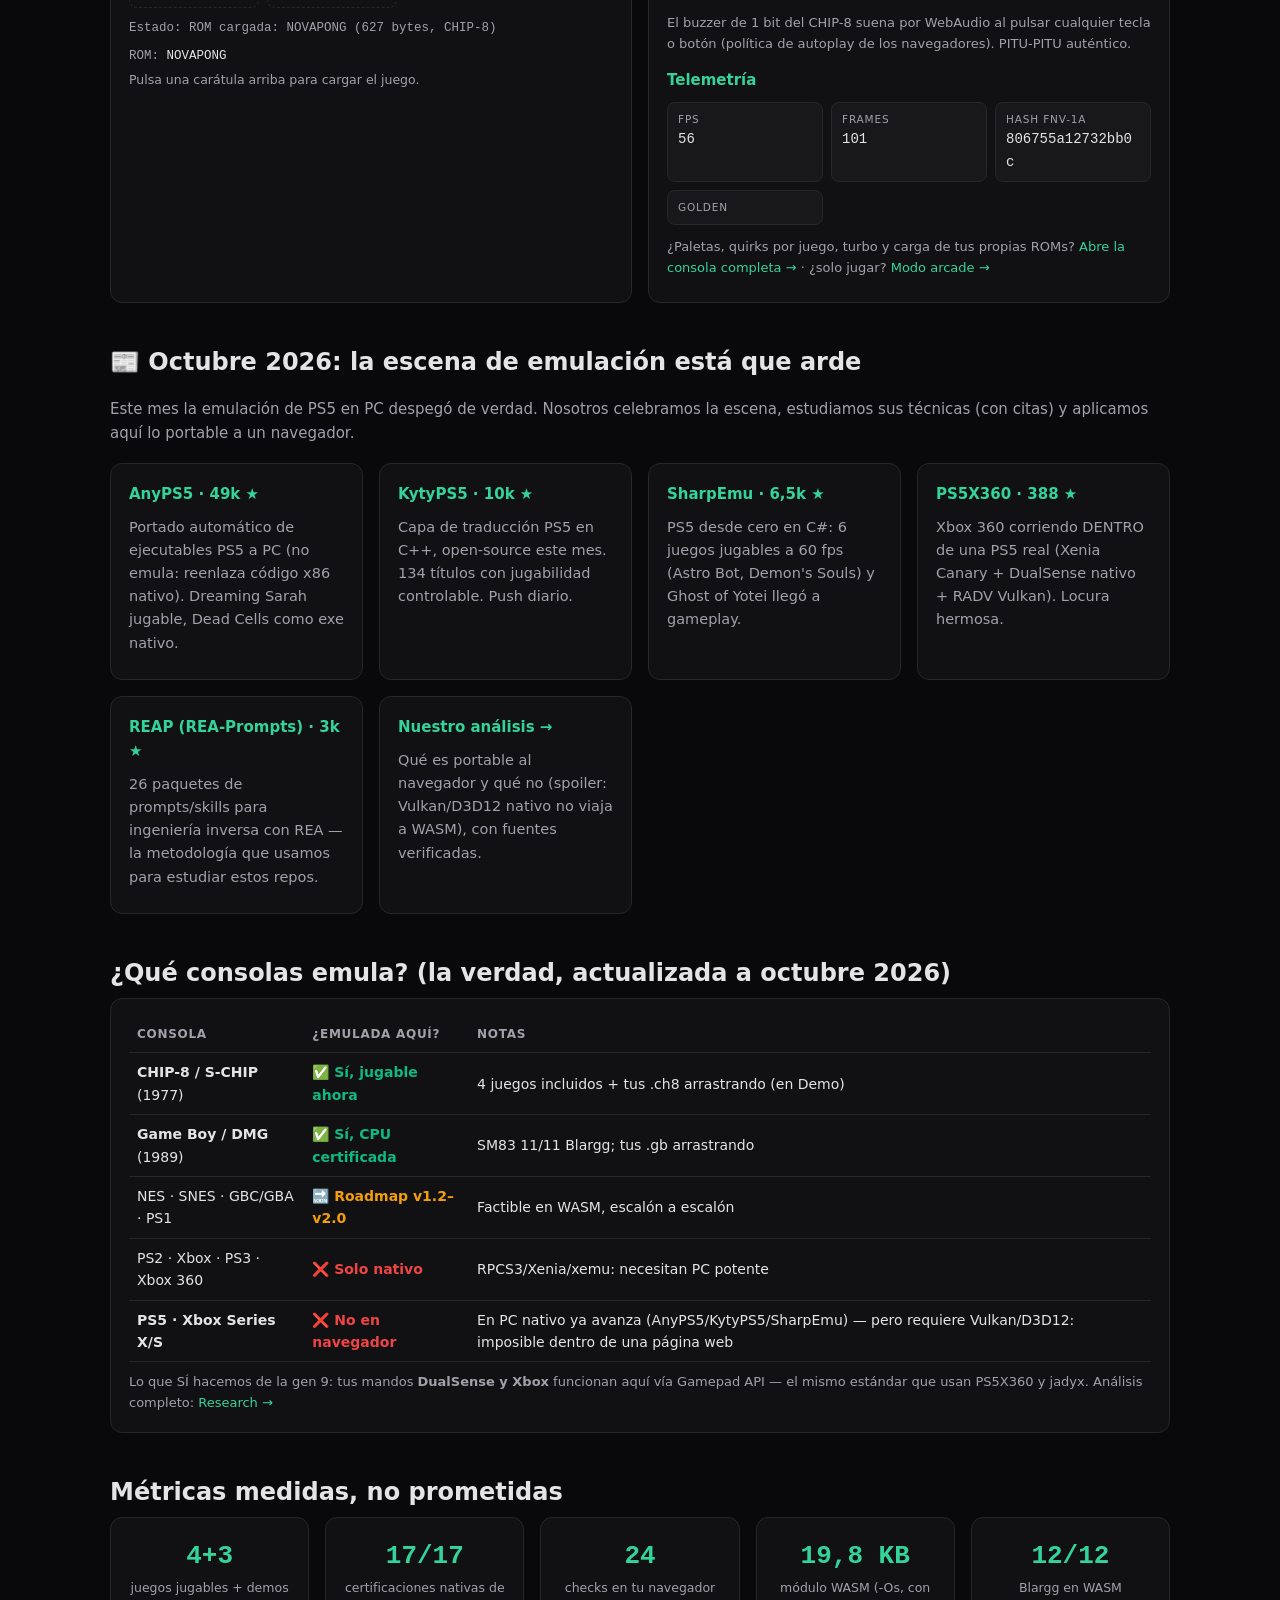
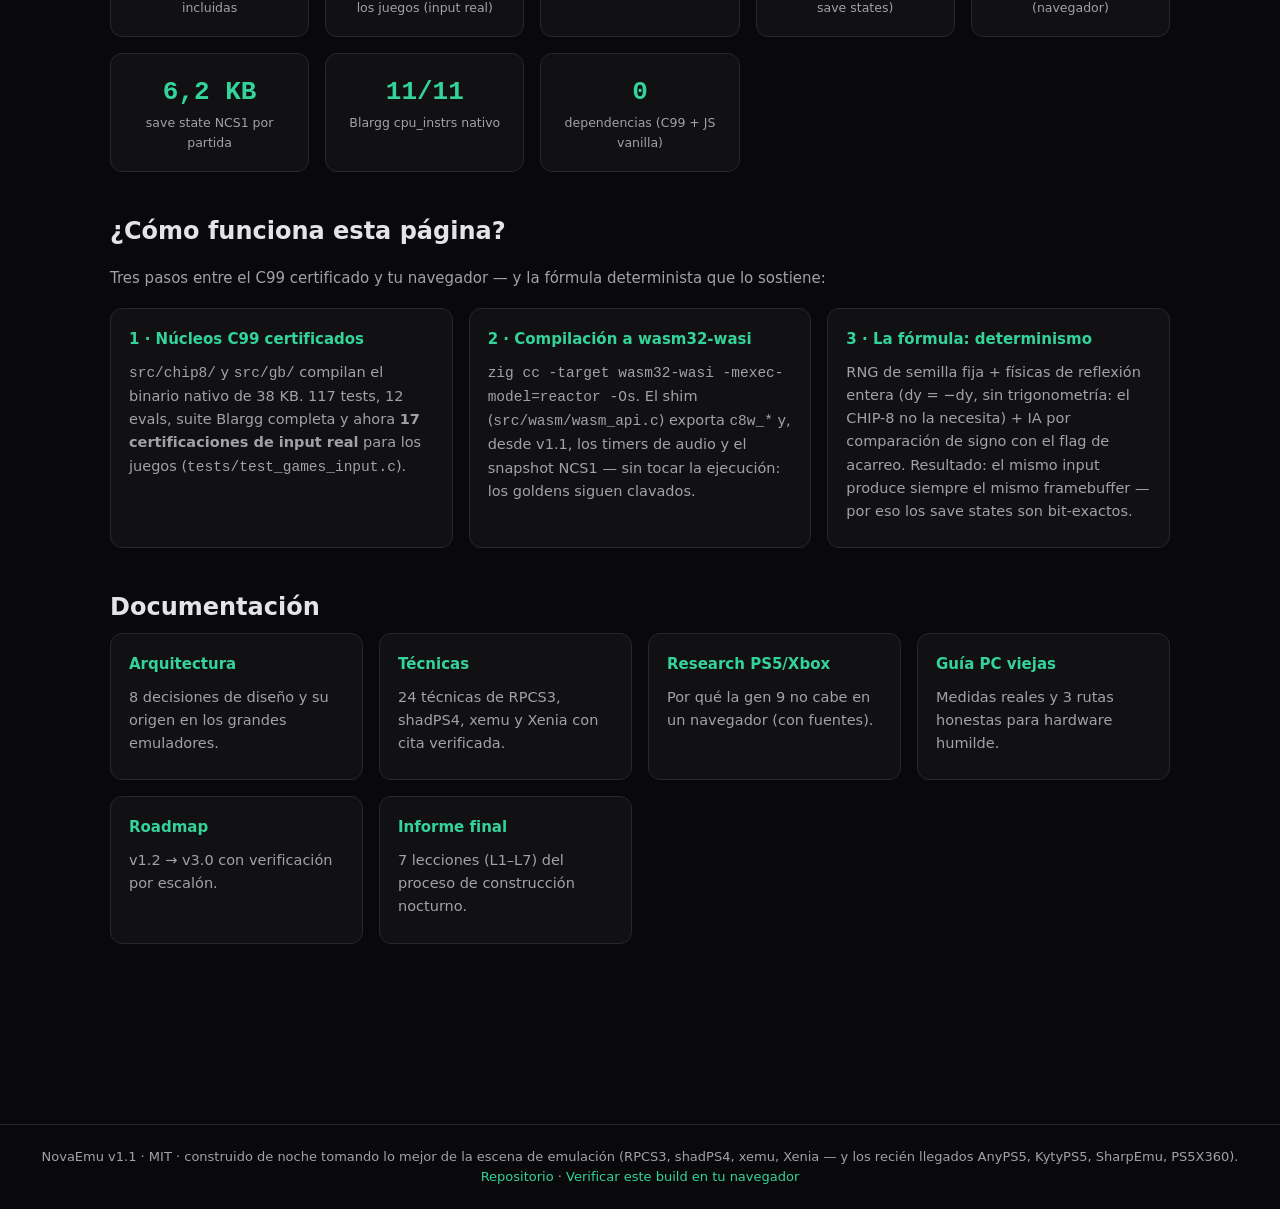
==== commit 832c15ae: "feat(v1.1): biblioteca de 4 juegos certificados + mando DualSense/Xbox + sonido + save states + 24 c" ====
--- a/docs/index.html
+++ b/docs/index.html
@@ -3,8 +3,8 @@
 <head>
 <meta charset="utf-8">
 <meta name="viewport" content="width=device-width, initial-scale=1">
-<title>NovaEmu — emulador CHIP-8 / S-CHIP / Game Boy en C99 y WASM</title>
-<meta name="description" content="Emulador unificado CHIP-8/S-CHIP/Game Boy: C99 puro, 0 dependencias, 38 KB de binario, CPU SM83 certificada 11/11 contra la suite Blargg. Pruébalo en tu navegador con el mismo motor compilado a WASM.">
+<title>NovaEmu v1.1 — juega ya: 4 juegos incluidos, mando PS5/Xbox, pantalla completa y sonido</title>
+<meta name="description" content="Emulador CHIP-8/S-CHIP/Game Boy en C99+WASM: 4 juegos incluidos y certificados, mandos DualSense/Xbox vía Gamepad API, pantalla completa, sonido y save states. Blargg 12/12, goldens bit-exacto.">
 <link rel="stylesheet" href="./assets/site.css">
 <link rel="icon" href="data:image/svg+xml,<svg xmlns='http://www.w3.org/2000/svg' viewBox='0 0 100 100'><rect width='100' height='100' rx='18' fill='%2309090b'/><rect x='22' y='30' width='16' height='16' fill='%2310b981'/><rect x='62' y='30' width='16' height='16' fill='%2334d399'/><rect x='22' y='54' width='56' height='8' fill='%2310b981'/><rect x='32' y='70' width='36' height='8' fill='%2334d399'/></svg>">
 </head>
@@ -12,9 +12,10 @@
 <header class="site-header">
   <a class="brand" href="./index.html">Nova<b>Emu</b></a>
   <nav>
-    <a href="./index.html" class="active">Inicio</a>
+    <a href="./index.html" class="active">Jugar</a>
+    <a href="./play.html?rom=nova-pong">Modo arcade</a>
     <a href="./demo.html">Demo completa</a>
-    <a href="./tests.html">Banco de pruebas</a>
+    <a href="./tests.html">Pruebas (24)</a>
     <a href="./dev.html">Docs</a>
     <a href="#" data-gh>GitHub ↗</a>
   </nav>
@@ -24,32 +25,38 @@
 
   <!-- HERO -->
   <section class="hero">
-    <h1>Nova<span>Emu</span></h1>
-    <p class="lead">Emulador unificado <strong>CHIP-8 / S-CHIP / Game Boy</strong> en C99 puro:
-      cero dependencias, headless-determinista y con la CPU SM83 <strong>certificada 11/11
-      contra la suite completa de Blargg</strong>. Abajo lo tienes corriendo <em>en tu navegador</em>
-      con el mismo motor compilado a WebAssembly.</p>
+    <h1>Nova<span>Emu</span> <span class="vtag">v1.1</span></h1>
+    <p class="lead"><strong>Juega ahora mismo.</strong> Cuatro juegos incluidos —<em>PONG, SNAKE, CATCH, PADDLE</em>—
+      ensamblados a mano y certificados con input real. Con tu <strong>mando de PS5 (DualSense) o Xbox</strong>,
+      <strong>pantalla completa</strong>, <strong>sonido</strong> y <strong>partidas guardables</strong>.
+      El motor es C99 compilado a WASM: bit-exacto contra el binario nativo (Blargg 12/12).</p>
     <div class="badges">
-      <span class="badge green">✓ Blargg 12/12 (WASM)</span>
-      <span class="badge green">✓ 117 tests unitarios</span>
-      <span class="badge green">✓ evals NE-E001..E012 ALL_PASS</span>
-      <span class="badge amber">binario 38 KB</span>
-      <span class="badge amber">wasm 24,7 KB</span>
+      <span class="badge green">✓ 4 juegos jugables</span>
+      <span class="badge green">✓ Blargg 12/12</span>
+      <span class="badge green">✓ 24 checks en navegador</span>
+      <span class="badge green">✓ DualSense / Xbox</span>
+      <span class="badge amber">wasm 19,8 KB</span>
       <span class="badge">C99 · 0 dependencias</span>
     </div>
     <div class="controls" style="justify-content:center">
-      <a class="btn primary" href="#consola">▶ Probar ahora</a>
-      <a class="btn" href="./tests.html">Banco de pruebas</a>
-      <a class="btn" href="#" data-gh>Código fuente</a>
-    </div>
+      <a class="btn primary" href="#biblioteca">🎮 Ver los juegos</a>
+      <a class="btn" href="./play.html?rom=nova-pong">Modo arcade a pantalla completa</a>
+      <a class="btn" href="./tests.html">Verificar en tu navegador</a>
+    </div>
+  </section>
+
+  <!-- BIBLIOTECA -->
+  <section class="block" id="biblioteca">
+    <h2>🎮 Biblioteca — clic en un juego y a jugar</h2>
+    <p class="sub">Se carga aquí abajo, en la consola de la página. Todos los juegos son obra propia
+      (ensamblador CHIP-8 con nuestro <span class="mono">c8asm</span>) y pasaron 17 certificaciones
+      nativas de input y determinismo antes de subir.</p>
+    <div class="lib-grid" id="lib-grid"><!-- tarjetas generadas --></div>
   </section>
 
   <!-- CONSOLA EMBEBIDA -->
   <section class="block" id="consola">
-    <h2>Consola en vivo</h2>
-    <p class="sub">El navegador ejecuta <strong>exactamente el mismo código C99</strong> que pasó los evals nativos —
-      no es un port, es el motor compilado a WASM (equivalencia verificada bit a bit). Elige una demo y dale a Play.</p>
-
+    <h2>Consola</h2>
     <div class="grid cols-2" id="nova-console">
       <div class="panel">
         <div class="screen-frame" data-drop>
@@ -58,138 +65,136 @@
         <div class="controls">
           <button data-play class="primary">▶ Play</button>
           <button data-reset>↺ Reset</button>
-          <button data-step>⏭ Paso</button>
-          <button data-frame>⏭ Frame</button>
-          <button data-fullscreen title="Pantalla completa (también con el botón ⛶)">⛶ Pantalla completa</button>
+          <button data-fullscreen title="Pantalla completa (o pulsa F en el juego)">⛶ Pantalla completa</button>
+          <span class="pad-indicator" data-pad-indicator>🎮 sin mando</span>
+        </div>
+        <div class="controls">
+          <span class="slotbtn-wrap" data-slots></span>
         </div>
         <div class="statusline">Estado: <span data-status>cargando WASM…</span></div>
         <div class="statusline">ROM: <span data-rom-name style="color:var(--fg)">(ninguna)</span></div>
-        <div class="rom-note" data-rom-note></div>
-      </div>
-
-      <div class="panel">
-        <h3>🎮 Juegos incluidos</h3>
-        <div data-catalog style="display:flex;flex-direction:column;gap:8px">
-          <button data-rom="nova-paddle"><b>▶ nova_paddle — JUGABLE</b><br><span style="color:var(--fg-dim);font-size:12px">Mueve el bloque con Flechas / WASD / gamepad USB</span></button>
-          <button data-rom="chip8-bounce">chip8_bounce — pelota automática <span class="mono" style="color:var(--fg-dim);font-size:11px">golden 28c31cf8…</span></button>
-          <button data-rom="chip8-scroller">chip8_scroller — marquesina automática</button>
-          <button data-rom="schip-bounce">schip_bounce — pelota 128×64 <span class="mono" style="color:var(--fg-dim);font-size:11px">golden 96b4fc93…</span></button>
-        </div>
+        <div class="rom-note" data-rom-note>Pulsa una carátula arriba para cargar el juego.</div>
+      </div>
+
+      <div class="panel">
+        <h3>⌨️ Controles</h3>
         <div class="keylegend">
-          <b>⌨️ Controles</b> — CHIP-8: <b>Flechas</b> o <b>WASD</b> mueven · <b>Espacio</b> = acción ·
-          teclado clásico: 1-2-3-4 / Q-W-E-R / A-S-D-F / Z-X-C-V · Game Boy: <b>X</b>=A · <b>Z</b>=B ·
-          <b>Enter</b>=Start · Shift=Select · 🎮 <b>gamepad USB/Bluetooth</b> compatible
-        </div>
-        <p style="margin:10px 0 0;font-size:13px">Tus propios juegos: <b>arrastra un <span class="mono">.ch8</span> o <span class="mono">.gb</span></b> sobre la pantalla (si viene en ZIP, descomprímelo antes).</p>
-        <h3 style="margin-top:16px">Telemetría</h3>
+          <b>Teclado:</b> <b>Flechas / WASD</b> mueven · <b>Espacio o 5</b> = acción/start ·
+          mapa clásico 1234/QWER/ASDF/ZXCV<br>
+          <b>Game Boy:</b> X=A · Z=B · Enter=Start · Shift=Select<br>
+          <b>🎮 Mando PS5 / Xbox / genérico:</b> detectado al pulsar cualquier botón —
+          cruceta = direcciones, <b>Cruz/A = acción</b>, O/B = acción 2,
+          <b>Options/Start = start</b>. Deadzone radial: precisión total en el centro del stick.
+        </div>
+        <h3 style="margin-top:14px">💾 Partidas</h3>
+        <p style="font-size:13px;margin:6px 0">Clic en una ranura = <b>cargar</b> · Mayús+clic = <b>guardar</b>.
+          El estado se serializa en el WASM (formato NCS1, 6,2 KB) y vive en tu navegador.</p>
+        <div data-slots class="slotbtn-wrap"></div>
+        <h3 style="margin-top:14px">🔊 Sonido</h3>
+        <p style="font-size:13px;margin:6px 0">El buzzer de 1 bit del CHIP-8 suena por WebAudio al pulsar
+          cualquier tecla o botón (política de autoplay de los navegadores). PITU-PITU auténtico.</p>
+        <h3 style="margin-top:14px">Telemetría</h3>
         <div class="telemetry">
           <div class="tele"><div class="l">FPS</div><div class="v" data-fps>—</div></div>
           <div class="tele"><div class="l">Frames</div><div class="v" data-frames>0</div></div>
           <div class="tele"><div class="l">Hash FNV-1a</div><div class="v" data-hash>—</div></div>
-          <div class="tele"><div class="l">Trabajo</div><div class="v" data-ops>—</div></div>
-        </div>
-        <div class="tele" style="margin-top:8px" data-golden-wrap>
-          <div class="l">Golden test</div><div class="v" data-golden>carga una demo con golden</div>
-        </div>
-        <p style="margin-top:14px">¿Quieres paletas, quirks por juego, pad táctil y carga de tus propias ROMs?
-        <a href="./demo.html">Abre la consola completa →</a></p>
-      </div>
+          <div class="tele"><div class="l">Golden</div><div class="v" data-golden>—</div></div>
+        </div>
+        <p style="margin-top:12px;font-size:13px">¿Paletas, quirks por juego, turbo y carga de tus propias ROMs?
+        <a href="./demo.html">Abre la consola completa →</a> · ¿solo jugar?
+        <a href="./play.html?rom=nova-pong">Modo arcade →</a></p>
+      </div>
+    </div>
+  </section>
+
+  <!-- ESCENA OCTUBRE 2026 -->
+  <section class="block" id="escena">
+    <h2>📰 Octubre 2026: la escena de emulación está que arde</h2>
+    <p class="sub">Este mes la emulación de PS5 en PC despegó de verdad. Nosotros celebramos la escena,
+      estudiamos sus técnicas (con citas) y aplicamos aquí lo portable a un navegador.</p>
+    <div class="grid cols-3">
+      <a class="panel" href="https://github.com/boykopovar/AnyPS5" target="_blank" rel="noopener" style="color:inherit;text-decoration:none">
+        <h3>AnyPS5 · 49k ★</h3>
+        <p>Portado automático de ejecutables PS5 a PC (no emula: reenlaza código x86 nativo). Dreaming Sarah jugable, Dead Cells como exe nativo.</p>
+      </a>
+      <a class="panel" href="https://github.com/KytyPS5/KytyPS5" target="_blank" rel="noopener" style="color:inherit;text-decoration:none">
+        <h3>KytyPS5 · 10k ★</h3>
+        <p>Capa de traducción PS5 en C++, open-source este mes. 134 títulos con jugabilidad controlable. Push diario.</p>
+      </a>
+      <a class="panel" href="https://github.com/sharpemu/sharpemu" target="_blank" rel="noopener" style="color:inherit;text-decoration:none">
+        <h3>SharpEmu · 6,5k ★</h3>
+        <p>PS5 desde cero en C#: 6 juegos jugables a 60 fps (Astro Bot, Demon's Souls) y Ghost of Yotei llegó a gameplay.</p>
+      </a>
+      <a class="panel" href="https://github.com/BrinooTk/PS5X360" target="_blank" rel="noopener" style="color:inherit;text-decoration:none">
+        <h3>PS5X360 · 388 ★</h3>
+        <p>Xbox 360 corriendo DENTRO de una PS5 real (Xenia Canary + DualSense nativo + RADV Vulkan). Locura hermosa.</p>
+      </a>
+      <a class="panel" href="https://github.com/JoasASantos/REA-Prompts" target="_blank" rel="noopener" style="color:inherit;text-decoration:none">
+        <h3>REAP (REA-Prompts) · 3k ★</h3>
+        <p>26 paquetes de prompts/skills para ingeniería inversa con REA — la metodología que usamos para estudiar estos repos.</p>
+      </a>
+      <a class="panel" href="./dev.html?doc=RESEARCH_PS5_XBOX" style="color:inherit;text-decoration:none">
+        <h3>Nuestro análisis →</h3>
+        <p>Qué es portable al navegador y qué no (spoiler: Vulkan/D3D12 nativo no viaja a WASM), con fuentes verificadas.</p>
+      </a>
     </div>
   </section>
 
   <!-- CONSOLAS SOPORTADAS -->
   <section class="block" id="consolas">
-    <h2>¿Qué consolas emula? (la verdad, con nombre y apellidos)</h2>
-    <p class="sub">NovaEmu no promete lo imposible: esto es exactamente lo que soporta hoy y por qué.
-    El emulador funciona cargando la ROM del juego (fichero <span class="mono">.ch8</span> / <span class="mono">.gb</span>)
-    y ejecutando sus instrucciones con el mismo C99 compilado a WASM que corre en esta página.</p>
+    <h2>¿Qué consolas emula? (la verdad, actualizada a octubre 2026)</h2>
     <div class="panel" style="overflow-x:auto">
       <table style="width:100%;border-collapse:collapse;font-size:14px">
         <tr style="text-align:left;color:var(--fg-dim)"><th style="padding:8px">Consola</th><th style="padding:8px">¿Emulada aquí?</th><th style="padding:8px">Notas</th></tr>
-        <tr><td style="padding:8px;border-top:1px solid var(--border)"><b>CHIP-8 / S-CHIP</b> (1977)</td><td style="padding:8px;border-top:1px solid var(--border);color:#10b981"><b>✅ Sí, jugable ahora</b></td><td style="padding:8px;border-top:1px solid var(--border)">Catálogo incluido + tus .ch8 arrastrando</td></tr>
+        <tr><td style="padding:8px;border-top:1px solid var(--border)"><b>CHIP-8 / S-CHIP</b> (1977)</td><td style="padding:8px;border-top:1px solid var(--border);color:#10b981"><b>✅ Sí, jugable ahora</b></td><td style="padding:8px;border-top:1px solid var(--border)">4 juegos incluidos + tus .ch8 arrastrando (en Demo)</td></tr>
         <tr><td style="padding:8px;border-top:1px solid var(--border)"><b>Game Boy / DMG</b> (1989)</td><td style="padding:8px;border-top:1px solid var(--border);color:#10b981"><b>✅ Sí, CPU certificada</b></td><td style="padding:8px;border-top:1px solid var(--border)">SM83 11/11 Blargg; tus .gb arrastrando</td></tr>
-        <tr><td style="padding:8px;border-top:1px solid var(--border)">NES · SNES · GBC/GBA · PS1</td><td style="padding:8px;border-top:1px solid var(--border);color:#f59e0b"><b>🔜 Roadmap v1.1–v2.0</b></td><td style="padding:8px;border-top:1px solid var(--border)">Factible en WASM, escalón a escalón (ver Roadmap)</td></tr>
-        <tr><td style="padding:8px;border-top:1px solid var(--border)">PS2 · Xbox · PS3 · Xbox 360</td><td style="padding:8px;border-top:1px solid var(--border);color:#ef4444"><b>❌ Solo nativo</b></td><td style="padding:8px;border-top:1px solid var(--border)">RPCS3/Xenia/xemu: PC potente, no caben en WASM</td></tr>
-        <tr><td style="padding:8px;border-top:1px solid var(--border)"><b>PS5 · Xbox Series X/S</b></td><td style="padding:8px;border-top:1px solid var(--border);color:#ef4444"><b>❌ Imposible en 2026</b></td><td style="padding:8px;border-top:1px solid var(--border)">No existe emulador ni nativo ni en navegador — nadie lo tiene</td></tr>
+        <tr><td style="padding:8px;border-top:1px solid var(--border)">NES · SNES · GBC/GBA · PS1</td><td style="padding:8px;border-top:1px solid var(--border);color:#f59e0b"><b>🔜 Roadmap v1.2–v2.0</b></td><td style="padding:8px;border-top:1px solid var(--border)">Factible en WASM, escalón a escalón</td></tr>
+        <tr><td style="padding:8px;border-top:1px solid var(--border)">PS2 · Xbox · PS3 · Xbox 360</td><td style="padding:8px;border-top:1px solid var(--border);color:#ef4444"><b>❌ Solo nativo</b></td><td style="padding:8px;border-top:1px solid var(--border)">RPCS3/Xenia/xemu: necesitan PC potente</td></tr>
+        <tr><td style="padding:8px;border-top:1px solid var(--border)"><b>PS5 · Xbox Series X/S</b></td><td style="padding:8px;border-top:1px solid var(--border);color:#ef4444"><b>❌ No en navegador</b></td><td style="padding:8px;border-top:1px solid var(--border)">En PC nativo ya avanza (AnyPS5/KytyPS5/SharpEmu) — pero requiere Vulkan/D3D12: imposible dentro de una página web</td></tr>
       </table>
-      <p style="font-size:13px;margin:10px 0 0;color:var(--fg-dim)">¿Por qué PS5/Xbox no? Son consolas de la generación actual: hardware moderno sin documentar, juegos cifrados y solo 6 años de ingeniería inversa. Un emulador de consola actual tarda ~decenio y medio desde su lanzamiento (PS3 tardó 10 años en correr juegos). Análisis completo con fuentes: <a href="./dev.html?doc=RESEARCH_PS5_XBOX">Research PS5/Xbox →</a></p>
+      <p style="font-size:13px;margin:10px 0 0;color:var(--fg-dim)">Lo que SÍ hacemos de la gen 9: tus mandos
+      <b>DualSense y Xbox</b> funcionan aquí vía Gamepad API — el mismo estándar que usan PS5X360 y jadyx.
+      Análisis completo: <a href="./dev.html?doc=RESEARCH_PS5_XBOX">Research →</a></p>
     </div>
   </section>
 
   <!-- MÉTRICAS -->
   <section class="block">
     <h2>Métricas medidas, no prometidas</h2>
-    <p class="sub">Todo lo que dice el README está verificado por la suite de evaluación con evidencia hasheada.</p>
     <div class="grid cols-4">
-      <div class="panel stat"><div class="v">38 KB</div><div class="l">binario nativo (-O2, sin deps)</div></div>
-      <div class="panel stat"><div class="v">24,7 KB</div><div class="l">módulo WASM bit-exacto</div></div>
-      <div class="panel stat"><div class="v">2,97M</div><div class="l">fps headless CHIP-8</div></div>
-      <div class="panel stat"><div class="v">3.623</div><div class="l">fps Game Boy DMG</div></div>
+      <div class="panel stat"><div class="v">4+3</div><div class="l">juegos jugables + demos incluidas</div></div>
+      <div class="panel stat"><div class="v">17/17</div><div class="l">certificaciones nativas de los juegos (input real)</div></div>
+      <div class="panel stat"><div class="v">24</div><div class="l">checks en tu navegador</div></div>
+      <div class="panel stat"><div class="v">19,8 KB</div><div class="l">módulo WASM (-Os, con save states)</div></div>
+      <div class="panel stat"><div class="v">12/12</div><div class="l">Blargg en WASM (navegador)</div></div>
+      <div class="panel stat"><div class="v">6,2 KB</div><div class="l">save state NCS1 por partida</div></div>
       <div class="panel stat"><div class="v">11/11</div><div class="l">Blargg cpu_instrs nativo</div></div>
-      <div class="panel stat"><div class="v">12/12</div><div class="l">Blargg en WASM (navegador)</div></div>
-      <div class="panel stat"><div class="v">117</div><div class="l">checks unitarios</div></div>
-      <div class="panel stat"><div class="v">2×</div><div class="l">SHA-256 idéntico (determinismo)</div></div>
+      <div class="panel stat"><div class="v">0</div><div class="l">dependencias (C99 + JS vanilla)</div></div>
     </div>
   </section>
 
   <!-- CÓMO FUNCIONA -->
   <section class="block">
     <h2>¿Cómo funciona esta página?</h2>
-    <p class="sub">Tres pasos entre el C99 certificado y tu navegador:</p>
+    <p class="sub">Tres pasos entre el C99 certificado y tu navegador — y la fórmula determinista que lo sostiene:</p>
     <div class="grid cols-3">
       <div class="panel">
         <h3>1 · Núcleos C99 certificados</h3>
-        <p><code>src/chip8/</code> y <code>src/gb/</code> son los mismos ficheros que compilan el binario
-        nativo de 38 KB. Pasaron 117 tests unitarios, 12 evals con evidencia y la suite Blargg completa.</p>
+        <p><code>src/chip8/</code> y <code>src/gb/</code> compilan el binario nativo de 38 KB. 117 tests,
+        12 evals, suite Blargg completa y ahora <b>17 certificaciones de input real</b> para los juegos
+        (<code>tests/test_games_input.c</code>).</p>
       </div>
       <div class="panel">
         <h3>2 · Compilación a wasm32-wasi</h3>
-        <p><code>zig cc -target wasm32-wasi -mexec-model=reactor</code> compila los núcleos sin tocar
-        una línea. Un shim (<code>src/wasm/wasm_api.c</code>) exporta <code>c8w_*</code> / <code>gbw_*</code>
-        y aloja las ROMs con un allocator propio (<code>nova_alloc</code> + <code>memory.grow</code>).</p>
-      </div>
-      <div class="panel">
-        <h3>3 · El mismo motor en tu navegador</h3>
-        <p>Este sitio carga <code>docs/wasm/novaemu.wasm</code> (24,7 KB) con la API estándar de WebAssembly.
-        La equivalencia nativo↔WASM se demostró con traces de instrucciones y goldens idénticos
-        (<code>28c31cf8…</code>, <code>96b4fc93…</code>).</p>
-      </div>
-    </div>
-  </section>
-
-  <!-- CARACTERÍSTICAS -->
-  <section class="block">
-    <h2>Qué trae</h2>
-    <div class="grid cols-3">
-      <div class="panel">
-        <h3>CPU SM83 certificada</h3>
-        <p>256 opcodes + CB completos, DAA transcrito literal de SameBoy, timer de flanco
-        (comportamiento post-2020), HALT/EI con retardo de IME y suite Blargg completa en verde.</p>
-      </div>
-      <div class="panel">
-        <h3>CHIP-8 con quirks por juego</h3>
-        <p>7 comportamientos conmutables (vf_reset, shift, loadstore, clip, FX1E, BNNN, DXY1)
-        con presets VIP y S-CHIP moderno heredados del propio C.</p>
-      </div>
-      <div class="panel">
-        <h3>Determinismo verificable</h3>
-        <p>RNG de semilla fija, bucle con deadline absoluto anti-deriva y hash FNV-1a-64 del
-        framebuffer: dos pasadas producen SHA-256 idéntico. Cada demo tiene golden hash.</p>
-      </div>
-      <div class="panel">
-        <h3>Verificación de verdad</h3>
-        <p>«El mejor fuzzer de un emulador es la suite de test ROMs real» (L2). Los 4 bugs que
-        Blargg cazó no los vio ninguno de los 117 unitarios.</p>
-      </div>
-      <div class="panel">
-        <h3>Perfiles para PC viejas</h3>
-        <p>Configuración por hardware (weak / ancient / pi4) aprendida de RPCS3/Xenia: el mismo
-        binario sirve desde una Raspberry hasta una estación de trabajo.</p>
-      </div>
-      <div class="panel">
-        <h3>Puerto serie GB visible</h3>
-        <p>La salida de Blargg viaja por el link serie: el panel lo captura y muestra el veredicto
-        «Passed» en vivo — el mismo mecanismo que usa el banco de pruebas de este sitio.</p>
+        <p><code>zig cc -target wasm32-wasi -mexec-model=reactor -Os</code>. El shim
+        (<code>src/wasm/wasm_api.c</code>) exporta <code>c8w_*</code> y, desde v1.1, los timers de audio y
+        el snapshot NCS1 — sin tocar la ejecución: los goldens siguen clavados.</p>
+      </div>
+      <div class="panel">
+        <h3>3 · La fórmula: determinismo</h3>
+        <p>RNG de semilla fija + físicas de reflexión entera (dy = −dy, sin trigonometría: el CHIP-8 no la
+        necesita) + IA por comparación de signo con el flag de acarreo. Resultado: el mismo input produce
+        siempre el mismo framebuffer — por eso los save states son bit-exactos.</p>
       </div>
     </div>
   </section>
@@ -197,13 +202,12 @@
   <!-- DOCS -->
   <section class="block">
     <h2>Documentación</h2>
-    <p class="sub">Seis documentos nacidos del proceso (con rutas verificadas a los repos que sirvieron de fuente):</p>
     <div class="grid cols-3">
       <a class="panel" href="./dev.html?doc=ARQUITECTURA" style="color:inherit;text-decoration:none"><h3>Arquitectura</h3><p>8 decisiones de diseño y su origen en los grandes emuladores.</p></a>
       <a class="panel" href="./dev.html?doc=TECNICAS" style="color:inherit;text-decoration:none"><h3>Técnicas</h3><p>24 técnicas de RPCS3, shadPS4, xemu y Xenia con cita verificada.</p></a>
-      <a class="panel" href="./dev.html?doc=RESEARCH_PS5_XBOX" style="color:inherit;text-decoration:none"><h3>Research PS5/Xbox</h3><p>Por qué la gen 9 sigue sin emulador (matriz 2026 con fuentes).</p></a>
+      <a class="panel" href="./dev.html?doc=RESEARCH_PS5_XBOX" style="color:inherit;text-decoration:none"><h3>Research PS5/Xbox</h3><p>Por qué la gen 9 no cabe en un navegador (con fuentes).</p></a>
       <a class="panel" href="./dev.html?doc=GUIA_PC_VIEJAS" style="color:inherit;text-decoration:none"><h3>Guía PC viejas</h3><p>Medidas reales y 3 rutas honestas para hardware humilde.</p></a>
-      <a class="panel" href="./dev.html?doc=ROADMAP" style="color:inherit;text-decoration:none"><h3>Roadmap</h3><p>v1.1 → v3.0 con verificación por escalón, sin promesas vacías.</p></a>
+      <a class="panel" href="./dev.html?doc=ROADMAP" style="color:inherit;text-decoration:none"><h3>Roadmap</h3><p>v1.2 → v3.0 con verificación por escalón.</p></a>
       <a class="panel" href="./dev.html?doc=INFORME_FINAL" style="color:inherit;text-decoration:none"><h3>Informe final</h3><p>7 lecciones (L1–L7) del proceso de construcción nocturno.</p></a>
     </div>
   </section>
@@ -211,17 +215,40 @@
 </main>
 
 <footer>
-  NovaEmu v1.0 · MIT · construido de noche tomando lo mejor de
-  RPCS3, shadPS4, xemu y Xenia — con evidencia verificada y cero promesas vacías.
+  NovaEmu v1.1 · MIT · construido de noche tomando lo mejor de la escena de emulación
+  (RPCS3, shadPS4, xemu, Xenia — y los recién llegados AnyPS5, KytyPS5, SharpEmu, PS5X360).
   <br><a href="#" data-gh>Repositorio</a> · <a href="./tests.html">Verificar este build en tu navegador</a>
 </footer>
 
 <script type="module">
   import { ConsoleUI } from "./assets/console.js";
+  import { NOVA_GAMES } from "./assets/nova-core.js";
+  import { installErrorOverlay, installVisibilityGuard, drawCover } from "./assets/nova-plus.js";
   import "./assets/site.js";
+
+  installErrorOverlay();
+
+  // Biblioteca: tarjetas con carátula procedural
+  const grid = document.getElementById("lib-grid");
+  for (const g of NOVA_GAMES) {
+    const card = document.createElement("button");
+    card.className = "lib-card" + (g.playable ? " playable" : "");
+    card.innerHTML = `<canvas width="256" height="128" aria-hidden="true"></canvas>
+      <div class="lib-meta"><b>${g.name}</b>
+      <span class="lib-genre">${g.genre}${g.playable ? " · ▶ JUGABLE" : ""}</span>
+      <span class="lib-controls">${g.controls}</span></div>`;
+    drawCover(card.querySelector("canvas"), g);
+    card.addEventListener("click", () => {
+      window.__novaUI?.loadNovaGame(g.id);
+      document.getElementById("consola").scrollIntoView({ behavior: "smooth", block: "start" });
+    });
+    grid.appendChild(card);
+  }
+
   const ui = new ConsoleUI(document.getElementById("nova-console"), { compact: true });
-  ui.boot().then(() => ui.loadFromCatalog({ id: "nova-paddle", name: "nova_paddle", system: "chip8", url: "./assets/roms/nova_paddle.ch8",
-    note: "🎮 JUGABLE: mueve el bloque con Flechas / WASD / gamepad USB" }));
+  window.__novaUI = ui;
+  installVisibilityGuard(() => ui.pause());
+  ui.boot().then(() => ui.loadNovaGame("nova-pong"));
 </script>
 </body>
 </html>
--- a/docs/assets/site.css
+++ b/docs/assets/site.css
@@ -229,3 +229,57 @@
 .screen-frame:fullscreen canvas { width: auto; height: auto; }
 .screen-frame:-webkit-full-screen { background: #000; display: flex; align-items: center; justify-content: center; }
 .screen-frame:-webkit-full-screen canvas { width: auto; height: auto; }
+
+/* ============ v1.1: biblioteca, play, gamepad, slots, teatro ============ */
+.vtag { font-size: 0.35em; vertical-align: super; color: var(--accent, #10b981); }
+
+/* biblioteca */
+.lib-grid { display: grid; grid-template-columns: repeat(auto-fill, minmax(230px, 1fr)); gap: 14px; }
+.lib-card {
+  display: flex; flex-direction: column; gap: 0; padding: 0; overflow: hidden;
+  border: 1px solid var(--border); border-radius: 12px; background: #0d0f12;
+  cursor: pointer; text-align: left; transition: transform .12s ease, border-color .12s ease;
+}
+.lib-card:hover { transform: translateY(-3px); border-color: #10b981; }
+.lib-card canvas { width: 100%; height: auto; display: block; image-rendering: pixelated; }
+.lib-card .lib-meta { display: flex; flex-direction: column; gap: 4px; padding: 10px 12px 12px; }
+.lib-card b { color: var(--fg); font-size: 15px; letter-spacing: .04em; }
+.lib-genre { color: #34d399; font-size: 12px; }
+.lib-controls { color: var(--fg-dim); font-size: 12px; line-height: 1.35; }
+
+/* indicador de gamepad */
+.pad-indicator {
+  display: inline-block; padding: 4px 10px; border-radius: 999px;
+  border: 1px solid var(--border); color: var(--fg-dim); font-size: 12px;
+}
+.pad-indicator.on { border-color: #10b981; color: #34d399; }
+
+/* save slots */
+.slotbtn-wrap { display: flex; gap: 8px; flex-wrap: wrap; }
+.slotbtn {
+  display: flex; flex-direction: column; gap: 2px; padding: 6px 10px;
+  border: 1px dashed var(--border); border-radius: 8px; background: transparent;
+  cursor: pointer; min-width: 130px; text-align: left;
+}
+.slotbtn b { color: var(--fg); font-size: 12px; }
+.slotbtn span { color: var(--fg-dim); font-size: 11px; }
+.slotbtn:hover { border-color: #10b981; }
+
+/* modo teatro (fallback fullscreen iOS) */
+.screen-frame.theater {
+  position: fixed; inset: 0; z-index: 9999; background: #000;
+  display: flex; align-items: center; justify-content: center;
+}
+.screen-frame.theater canvas { max-width: 100vw; max-height: 100vh; width: auto; height: auto; }
+
+/* página arcade */
+.play-body { background: #060708; }
+.play-wrap { max-width: 980px; }
+.play-console .screen-frame { min-height: 200px; }
+.play-controls { justify-content: center; }
+.play-status { text-align: center; }
+.play-hint {
+  margin: 14px auto 40px; max-width: 860px; text-align: center;
+  color: var(--fg-dim); font-size: 13px; line-height: 1.6;
+}
+.play-hint b { color: var(--fg); }
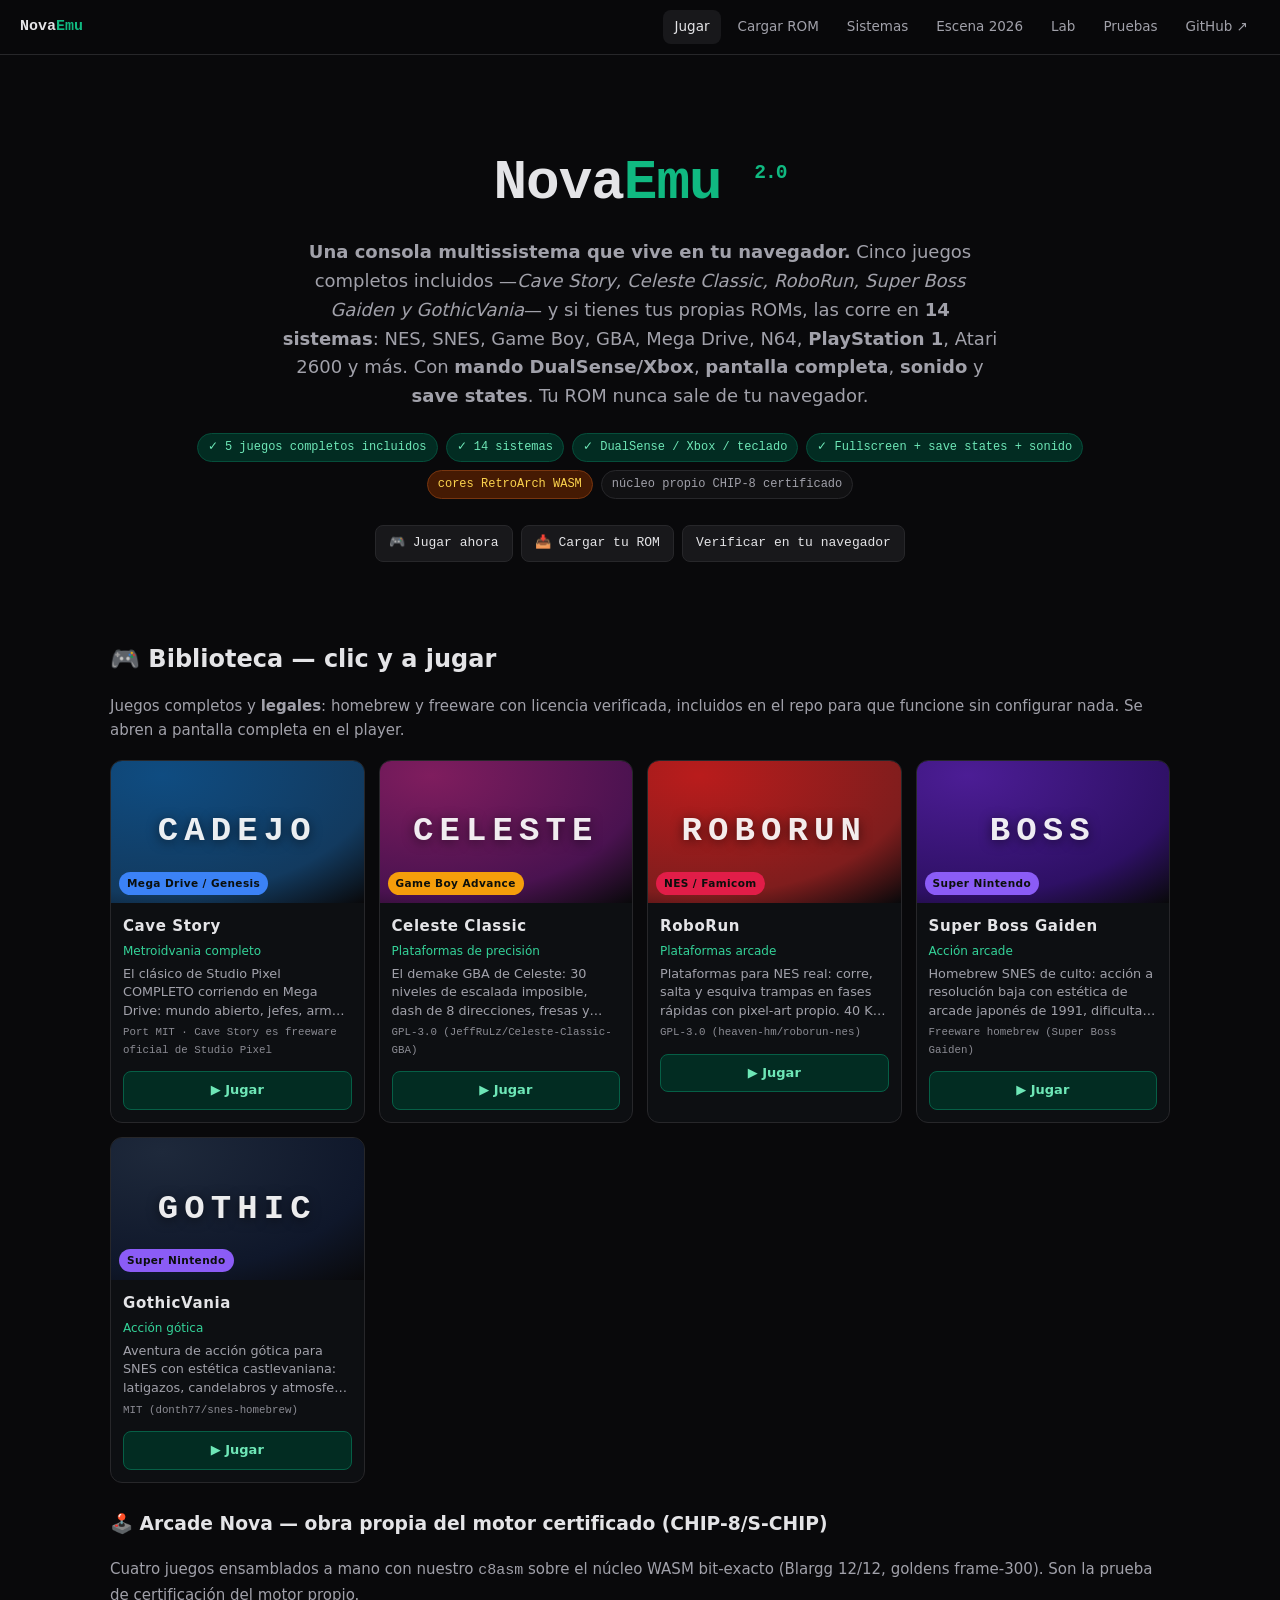
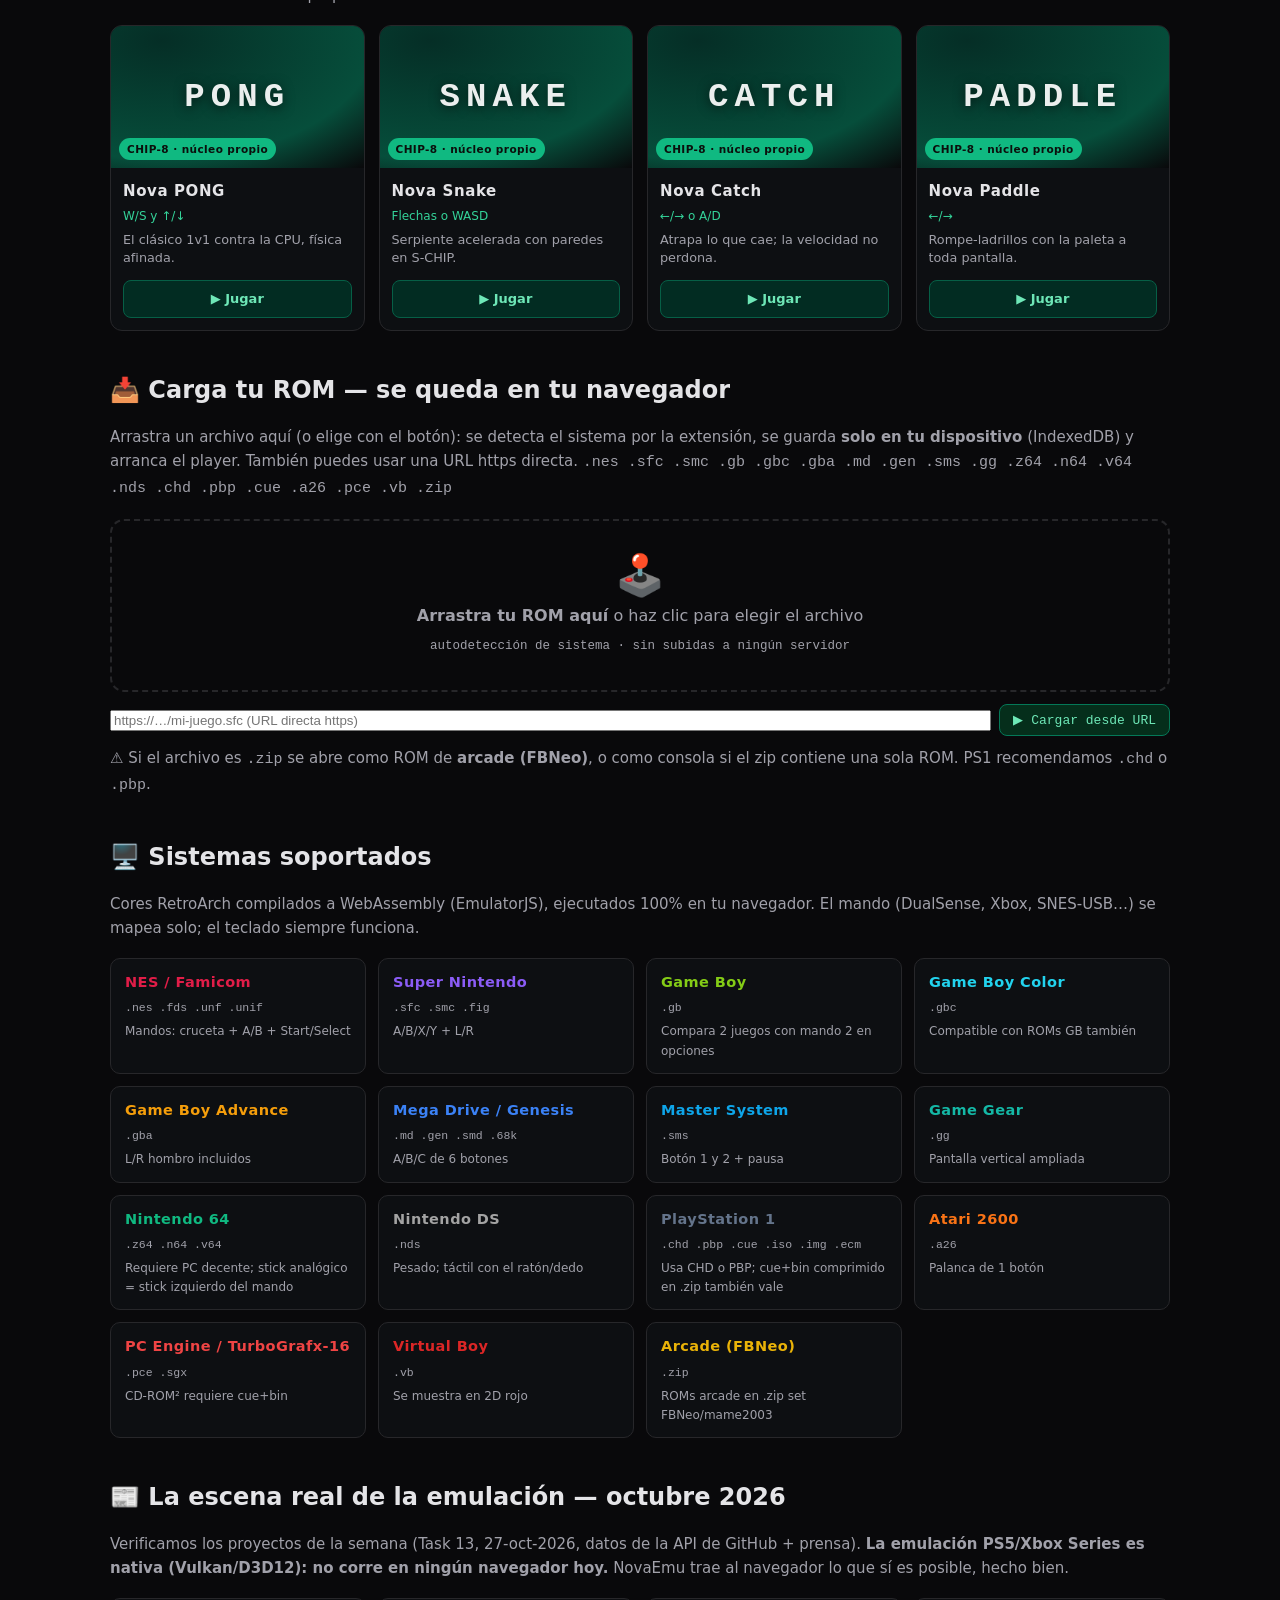
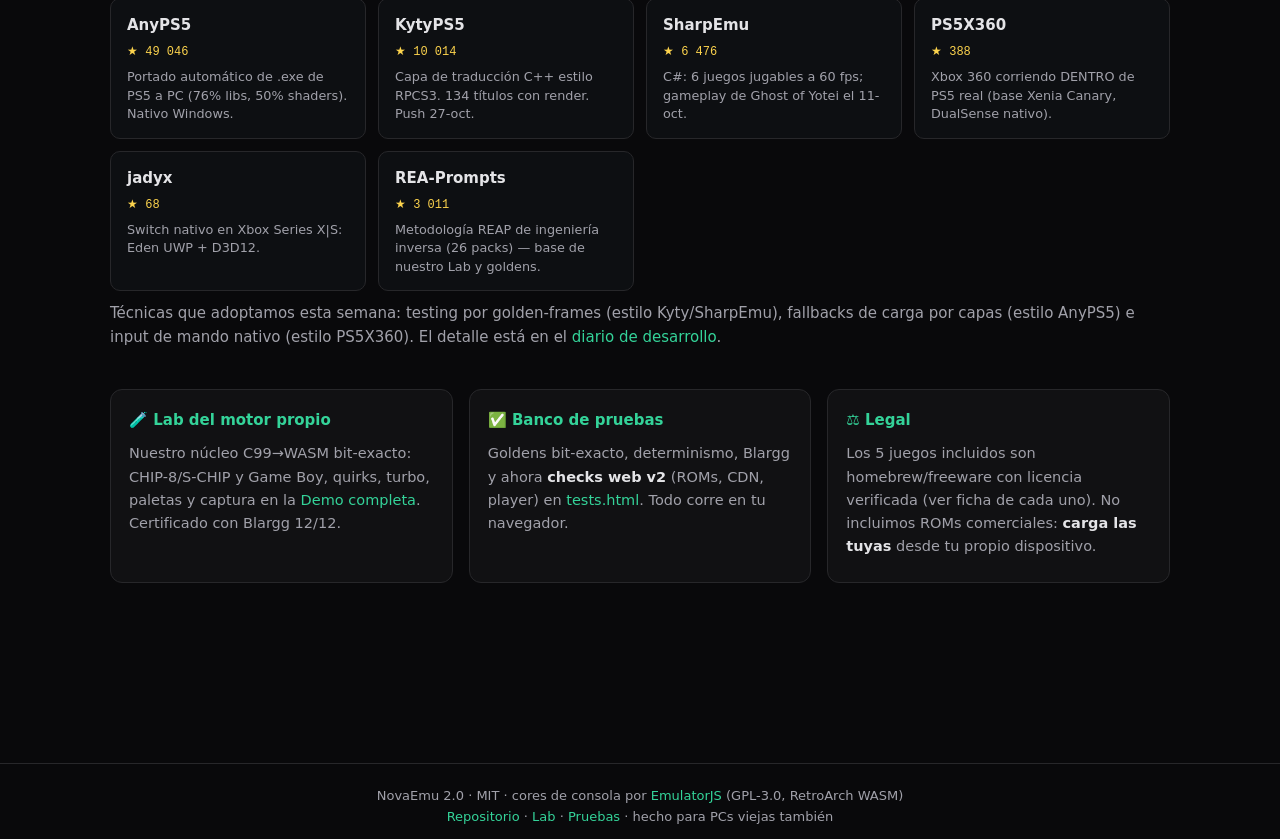
==== commit 4f9a74d0: "feat(v2.0): consola multissistema real — 14 sistemas (cores RetroArch WASM vía EmulatorJS) + 5 juego" ====
--- a/docs/index.html
+++ b/docs/index.html
@@ -2,9 +2,9 @@
 <html lang="es">
 <head>
 <meta charset="utf-8">
-<meta name="viewport" content="width=device-width, initial-scale=1">
-<title>NovaEmu v1.1 — juega ya: 4 juegos incluidos, mando PS5/Xbox, pantalla completa y sonido</title>
-<meta name="description" content="Emulador CHIP-8/S-CHIP/Game Boy en C99+WASM: 4 juegos incluidos y certificados, mandos DualSense/Xbox vía Gamepad API, pantalla completa, sonido y save states. Blargg 12/12, goldens bit-exacto.">
+<meta name="viewport" content="width=device-width, initial-scale=1, viewport-fit=cover">
+<title>NovaEmu 2.0 — consola multissistema en tu navegador: 14 sistemas, juegos incluidos, mando y pantalla completa</title>
+<meta name="description" content="Juega YA: Cave Story (Mega Drive), Celeste Classic (GBA), RoboRun (NES), Super Boss Gaiden y GothicVania (SNES) incluidos. Carga tu ROM de NES, SNES, GB, GBA, Mega Drive, N64, PS1, Atari y más. DualSense/Xbox, fullscreen, save states y sonido.">
 <link rel="stylesheet" href="./assets/site.css">
 <link rel="icon" href="data:image/svg+xml,<svg xmlns='http://www.w3.org/2000/svg' viewBox='0 0 100 100'><rect width='100' height='100' rx='18' fill='%2309090b'/><rect x='22' y='30' width='16' height='16' fill='%2310b981'/><rect x='62' y='30' width='16' height='16' fill='%2334d399'/><rect x='22' y='54' width='56' height='8' fill='%2310b981'/><rect x='32' y='70' width='36' height='8' fill='%2334d399'/></svg>">
 </head>
@@ -13,10 +13,11 @@
   <a class="brand" href="./index.html">Nova<b>Emu</b></a>
   <nav>
     <a href="./index.html" class="active">Jugar</a>
-    <a href="./play.html?rom=nova-pong">Modo arcade</a>
-    <a href="./demo.html">Demo completa</a>
-    <a href="./tests.html">Pruebas (24)</a>
-    <a href="./dev.html">Docs</a>
+    <a href="#cargar">Cargar ROM</a>
+    <a href="#sistemas">Sistemas</a>
+    <a href="#escena">Escena 2026</a>
+    <a href="./demo.html">Lab</a>
+    <a href="./tests.html">Pruebas</a>
     <a href="#" data-gh>GitHub ↗</a>
   </nav>
 </header>
@@ -25,230 +26,216 @@
 
   <!-- HERO -->
   <section class="hero">
-    <h1>Nova<span>Emu</span> <span class="vtag">v1.1</span></h1>
-    <p class="lead"><strong>Juega ahora mismo.</strong> Cuatro juegos incluidos —<em>PONG, SNAKE, CATCH, PADDLE</em>—
-      ensamblados a mano y certificados con input real. Con tu <strong>mando de PS5 (DualSense) o Xbox</strong>,
-      <strong>pantalla completa</strong>, <strong>sonido</strong> y <strong>partidas guardables</strong>.
-      El motor es C99 compilado a WASM: bit-exacto contra el binario nativo (Blargg 12/12).</p>
+    <h1>Nova<span>Emu</span> <span class="vtag">2.0</span></h1>
+    <p class="lead"><strong>Una consola multissistema que vive en tu navegador.</strong>
+      Cinco juegos completos incluidos —<em>Cave Story, Celeste Classic, RoboRun, Super Boss Gaiden y GothicVania</em>—
+      y si tienes tus propias ROMs, las corre en <strong>14 sistemas</strong>: NES, SNES, Game Boy, GBA,
+      Mega Drive, N64, <strong>PlayStation 1</strong>, Atari 2600 y más.
+      Con <strong>mando DualSense/Xbox</strong>, <strong>pantalla completa</strong>, <strong>sonido</strong>
+      y <strong>save states</strong>. Tu ROM nunca sale de tu navegador.</p>
     <div class="badges">
-      <span class="badge green">✓ 4 juegos jugables</span>
-      <span class="badge green">✓ Blargg 12/12</span>
-      <span class="badge green">✓ 24 checks en navegador</span>
-      <span class="badge green">✓ DualSense / Xbox</span>
-      <span class="badge amber">wasm 19,8 KB</span>
-      <span class="badge">C99 · 0 dependencias</span>
+      <span class="badge green">✓ 5 juegos completos incluidos</span>
+      <span class="badge green">✓ 14 sistemas</span>
+      <span class="badge green">✓ DualSense / Xbox / teclado</span>
+      <span class="badge green">✓ Fullscreen + save states + sonido</span>
+      <span class="badge amber">cores RetroArch WASM</span>
+      <span class="badge">núcleo propio CHIP-8 certificado</span>
     </div>
     <div class="controls" style="justify-content:center">
-      <a class="btn primary" href="#biblioteca">🎮 Ver los juegos</a>
-      <a class="btn" href="./play.html?rom=nova-pong">Modo arcade a pantalla completa</a>
+      <a class="btn primary" href="#biblioteca">🎮 Jugar ahora</a>
+      <a class="btn" href="#cargar">📥 Cargar tu ROM</a>
       <a class="btn" href="./tests.html">Verificar en tu navegador</a>
     </div>
   </section>
 
   <!-- BIBLIOTECA -->
   <section class="block" id="biblioteca">
-    <h2>🎮 Biblioteca — clic en un juego y a jugar</h2>
-    <p class="sub">Se carga aquí abajo, en la consola de la página. Todos los juegos son obra propia
-      (ensamblador CHIP-8 con nuestro <span class="mono">c8asm</span>) y pasaron 17 certificaciones
-      nativas de input y determinismo antes de subir.</p>
-    <div class="lib-grid" id="lib-grid"><!-- tarjetas generadas --></div>
-  </section>
-
-  <!-- CONSOLA EMBEBIDA -->
-  <section class="block" id="consola">
-    <h2>Consola</h2>
-    <div class="grid cols-2" id="nova-console">
-      <div class="panel">
-        <div class="screen-frame" data-drop>
-          <canvas data-screen width="64" height="32" aria-label="Pantalla del emulador"></canvas>
-        </div>
-        <div class="controls">
-          <button data-play class="primary">▶ Play</button>
-          <button data-reset>↺ Reset</button>
-          <button data-fullscreen title="Pantalla completa (o pulsa F en el juego)">⛶ Pantalla completa</button>
-          <span class="pad-indicator" data-pad-indicator>🎮 sin mando</span>
-        </div>
-        <div class="controls">
-          <span class="slotbtn-wrap" data-slots></span>
-        </div>
-        <div class="statusline">Estado: <span data-status>cargando WASM…</span></div>
-        <div class="statusline">ROM: <span data-rom-name style="color:var(--fg)">(ninguna)</span></div>
-        <div class="rom-note" data-rom-note>Pulsa una carátula arriba para cargar el juego.</div>
-      </div>
-
-      <div class="panel">
-        <h3>⌨️ Controles</h3>
-        <div class="keylegend">
-          <b>Teclado:</b> <b>Flechas / WASD</b> mueven · <b>Espacio o 5</b> = acción/start ·
-          mapa clásico 1234/QWER/ASDF/ZXCV<br>
-          <b>Game Boy:</b> X=A · Z=B · Enter=Start · Shift=Select<br>
-          <b>🎮 Mando PS5 / Xbox / genérico:</b> detectado al pulsar cualquier botón —
-          cruceta = direcciones, <b>Cruz/A = acción</b>, O/B = acción 2,
-          <b>Options/Start = start</b>. Deadzone radial: precisión total en el centro del stick.
-        </div>
-        <h3 style="margin-top:14px">💾 Partidas</h3>
-        <p style="font-size:13px;margin:6px 0">Clic en una ranura = <b>cargar</b> · Mayús+clic = <b>guardar</b>.
-          El estado se serializa en el WASM (formato NCS1, 6,2 KB) y vive en tu navegador.</p>
-        <div data-slots class="slotbtn-wrap"></div>
-        <h3 style="margin-top:14px">🔊 Sonido</h3>
-        <p style="font-size:13px;margin:6px 0">El buzzer de 1 bit del CHIP-8 suena por WebAudio al pulsar
-          cualquier tecla o botón (política de autoplay de los navegadores). PITU-PITU auténtico.</p>
-        <h3 style="margin-top:14px">Telemetría</h3>
-        <div class="telemetry">
-          <div class="tele"><div class="l">FPS</div><div class="v" data-fps>—</div></div>
-          <div class="tele"><div class="l">Frames</div><div class="v" data-frames>0</div></div>
-          <div class="tele"><div class="l">Hash FNV-1a</div><div class="v" data-hash>—</div></div>
-          <div class="tele"><div class="l">Golden</div><div class="v" data-golden>—</div></div>
-        </div>
-        <p style="margin-top:12px;font-size:13px">¿Paletas, quirks por juego, turbo y carga de tus propias ROMs?
-        <a href="./demo.html">Abre la consola completa →</a> · ¿solo jugar?
-        <a href="./play.html?rom=nova-pong">Modo arcade →</a></p>
-      </div>
-    </div>
-  </section>
-
-  <!-- ESCENA OCTUBRE 2026 -->
+    <h2>🎮 Biblioteca — clic y a jugar</h2>
+    <p class="sub">Juegos completos y <strong>legales</strong>: homebrew y freeware con licencia verificada,
+      incluidos en el repo para que funcione sin configurar nada. Se abren a pantalla completa en el player.</p>
+    <div class="lib-grid" id="lib-grid"><!-- generado --></div>
+
+    <h3 style="margin-top:26px">🕹️ Arcade Nova — obra propia del motor certificado (CHIP-8/S-CHIP)</h3>
+    <p class="sub">Cuatro juegos ensamblados a mano con nuestro <span class="mono">c8asm</span> sobre el
+      núcleo WASM bit-exacto (Blargg 12/12, goldens frame-300). Son la prueba de certificación del motor propio.</p>
+    <div class="lib-grid" id="nova-grid"><!-- generado --></div>
+  </section>
+
+  <!-- CARGA TU ROM -->
+  <section class="block" id="cargar">
+    <h2>📥 Carga tu ROM — se queda en tu navegador</h2>
+    <p class="sub">Arrastra un archivo aquí (o elige con el botón): se detecta el sistema por la extensión,
+      se guarda <strong>solo en tu dispositivo</strong> (IndexedDB) y arranca el player. También puedes usar
+      una URL https directa. <span class="mono">.nes .sfc .smc .gb .gbc .gba .md .gen .sms .gg .z64 .n64 .v64 .nds .chd .pbp .cue .a26 .pce .vb .zip</span></p>
+    <div class="dropzone" id="dropzone" tabindex="0" role="button" aria-label="Suelta aquí tu ROM">
+      <div style="font-size:40px;line-height:1">🕹️</div>
+      <div><b>Arrastra tu ROM aquí</b> o haz clic para elegir el archivo</div>
+      <div class="mono" style="font-size:12.5px;color:var(--fg-dim)">autodetección de sistema · sin subidas a ningún servidor</div>
+    </div>
+    <input type="file" id="rom-input" hidden>
+    <div class="controls" style="margin-top:12px">
+      <input id="rom-url" type="url" placeholder="https://…/mi-juego.sfc (URL directa https)" style="flex:1;min-width:220px">
+      <button id="rom-url-go" class="btn primary">▶ Cargar desde URL</button>
+    </div>
+    <p class="sub" style="margin-top:8px">⚠️ Si el archivo es <span class="mono">.zip</span> se abre como ROM de
+      <strong>arcade (FBNeo)</strong>, o como consola si el zip contiene una sola ROM. PS1 recomendamos
+      <span class="mono">.chd</span> o <span class="mono">.pbp</span>.</p>
+  </section>
+
+  <!-- SISTEMAS -->
+  <section class="block" id="sistemas">
+    <h2>🖥️ Sistemas soportados</h2>
+    <p class="sub">Cores RetroArch compilados a WebAssembly (EmulatorJS), ejecutados 100% en tu navegador.
+      El mando (DualSense, Xbox, SNES-USB…) se mapea solo; el teclado siempre funciona.</p>
+    <div class="sys-grid" id="sys-grid"><!-- generado --></div>
+  </section>
+
+  <!-- ESCENA 2026 -->
   <section class="block" id="escena">
-    <h2>📰 Octubre 2026: la escena de emulación está que arde</h2>
-    <p class="sub">Este mes la emulación de PS5 en PC despegó de verdad. Nosotros celebramos la escena,
-      estudiamos sus técnicas (con citas) y aplicamos aquí lo portable a un navegador.</p>
-    <div class="grid cols-3">
-      <a class="panel" href="https://github.com/boykopovar/AnyPS5" target="_blank" rel="noopener" style="color:inherit;text-decoration:none">
-        <h3>AnyPS5 · 49k ★</h3>
-        <p>Portado automático de ejecutables PS5 a PC (no emula: reenlaza código x86 nativo). Dreaming Sarah jugable, Dead Cells como exe nativo.</p>
-      </a>
-      <a class="panel" href="https://github.com/KytyPS5/KytyPS5" target="_blank" rel="noopener" style="color:inherit;text-decoration:none">
-        <h3>KytyPS5 · 10k ★</h3>
-        <p>Capa de traducción PS5 en C++, open-source este mes. 134 títulos con jugabilidad controlable. Push diario.</p>
-      </a>
-      <a class="panel" href="https://github.com/sharpemu/sharpemu" target="_blank" rel="noopener" style="color:inherit;text-decoration:none">
-        <h3>SharpEmu · 6,5k ★</h3>
-        <p>PS5 desde cero en C#: 6 juegos jugables a 60 fps (Astro Bot, Demon's Souls) y Ghost of Yotei llegó a gameplay.</p>
-      </a>
-      <a class="panel" href="https://github.com/BrinooTk/PS5X360" target="_blank" rel="noopener" style="color:inherit;text-decoration:none">
-        <h3>PS5X360 · 388 ★</h3>
-        <p>Xbox 360 corriendo DENTRO de una PS5 real (Xenia Canary + DualSense nativo + RADV Vulkan). Locura hermosa.</p>
-      </a>
-      <a class="panel" href="https://github.com/JoasASantos/REA-Prompts" target="_blank" rel="noopener" style="color:inherit;text-decoration:none">
-        <h3>REAP (REA-Prompts) · 3k ★</h3>
-        <p>26 paquetes de prompts/skills para ingeniería inversa con REA — la metodología que usamos para estudiar estos repos.</p>
-      </a>
-      <a class="panel" href="./dev.html?doc=RESEARCH_PS5_XBOX" style="color:inherit;text-decoration:none">
-        <h3>Nuestro análisis →</h3>
-        <p>Qué es portable al navegador y qué no (spoiler: Vulkan/D3D12 nativo no viaja a WASM), con fuentes verificadas.</p>
-      </a>
-    </div>
-  </section>
-
-  <!-- CONSOLAS SOPORTADAS -->
-  <section class="block" id="consolas">
-    <h2>¿Qué consolas emula? (la verdad, actualizada a octubre 2026)</h2>
-    <div class="panel" style="overflow-x:auto">
-      <table style="width:100%;border-collapse:collapse;font-size:14px">
-        <tr style="text-align:left;color:var(--fg-dim)"><th style="padding:8px">Consola</th><th style="padding:8px">¿Emulada aquí?</th><th style="padding:8px">Notas</th></tr>
-        <tr><td style="padding:8px;border-top:1px solid var(--border)"><b>CHIP-8 / S-CHIP</b> (1977)</td><td style="padding:8px;border-top:1px solid var(--border);color:#10b981"><b>✅ Sí, jugable ahora</b></td><td style="padding:8px;border-top:1px solid var(--border)">4 juegos incluidos + tus .ch8 arrastrando (en Demo)</td></tr>
-        <tr><td style="padding:8px;border-top:1px solid var(--border)"><b>Game Boy / DMG</b> (1989)</td><td style="padding:8px;border-top:1px solid var(--border);color:#10b981"><b>✅ Sí, CPU certificada</b></td><td style="padding:8px;border-top:1px solid var(--border)">SM83 11/11 Blargg; tus .gb arrastrando</td></tr>
-        <tr><td style="padding:8px;border-top:1px solid var(--border)">NES · SNES · GBC/GBA · PS1</td><td style="padding:8px;border-top:1px solid var(--border);color:#f59e0b"><b>🔜 Roadmap v1.2–v2.0</b></td><td style="padding:8px;border-top:1px solid var(--border)">Factible en WASM, escalón a escalón</td></tr>
-        <tr><td style="padding:8px;border-top:1px solid var(--border)">PS2 · Xbox · PS3 · Xbox 360</td><td style="padding:8px;border-top:1px solid var(--border);color:#ef4444"><b>❌ Solo nativo</b></td><td style="padding:8px;border-top:1px solid var(--border)">RPCS3/Xenia/xemu: necesitan PC potente</td></tr>
-        <tr><td style="padding:8px;border-top:1px solid var(--border)"><b>PS5 · Xbox Series X/S</b></td><td style="padding:8px;border-top:1px solid var(--border);color:#ef4444"><b>❌ No en navegador</b></td><td style="padding:8px;border-top:1px solid var(--border)">En PC nativo ya avanza (AnyPS5/KytyPS5/SharpEmu) — pero requiere Vulkan/D3D12: imposible dentro de una página web</td></tr>
-      </table>
-      <p style="font-size:13px;margin:10px 0 0;color:var(--fg-dim)">Lo que SÍ hacemos de la gen 9: tus mandos
-      <b>DualSense y Xbox</b> funcionan aquí vía Gamepad API — el mismo estándar que usan PS5X360 y jadyx.
-      Análisis completo: <a href="./dev.html?doc=RESEARCH_PS5_XBOX">Research →</a></p>
-    </div>
-  </section>
-
-  <!-- MÉTRICAS -->
+    <h2>📰 La escena real de la emulación — octubre 2026</h2>
+    <p class="sub">Verificamos los proyectos de la semana (Task 13, 27-oct-2026, datos de la API de GitHub + prensa).
+      <strong>La emulación PS5/Xbox Series es nativa (Vulkan/D3D12): no corre en ningún navegador hoy.</strong>
+      NovaEmu trae al navegador lo que sí es posible, hecho bien.</p>
+    <div class="escena-grid">
+      <a class="escena-card" href="https://github.com/boykopovar/AnyPS5" target="_blank" rel="noopener">
+        <b>AnyPS5</b><span class="stars">★ 49 046</span>
+        <p>Portado automático de .exe de PS5 a PC (76% libs, 50% shaders). Nativo Windows.</p>
+      </a>
+      <a class="escena-card" href="https://github.com/KytyPS5/KytyPS5" target="_blank" rel="noopener">
+        <b>KytyPS5</b><span class="stars">★ 10 014</span>
+        <p>Capa de traducción C++ estilo RPCS3. 134 títulos con render. Push 27-oct.</p>
+      </a>
+      <a class="escena-card" href="https://github.com/sharpemu/sharpemu" target="_blank" rel="noopener">
+        <b>SharpEmu</b><span class="stars">★ 6 476</span>
+        <p>C#: 6 juegos jugables a 60 fps; gameplay de Ghost of Yotei el 11-oct.</p>
+      </a>
+      <a class="escena-card" href="https://github.com/boykopovar/PS5X360" target="_blank" rel="noopener">
+        <b>PS5X360</b><span class="stars">★ 388</span>
+        <p>Xbox 360 corriendo DENTRO de PS5 real (base Xenia Canary, DualSense nativo).</p>
+      </a>
+      <a class="escena-card" href="https://github.com/jadyx/jadyx" target="_blank" rel="noopener">
+        <b>jadyx</b><span class="stars">★ 68</span>
+        <p>Switch nativo en Xbox Series X|S: Eden UWP + D3D12.</p>
+      </a>
+      <a class="escena-card" href="https://github.com/JoasASantos/REA-Prompts" target="_blank" rel="noopener">
+        <b>REA-Prompts</b><span class="stars">★ 3 011</span>
+        <p>Metodología REAP de ingeniería inversa (26 packs) — base de nuestro Lab y goldens.</p>
+      </a>
+    </div>
+    <p class="sub" style="margin-top:10px">Técnicas que adoptamos esta semana: testing por golden-frames
+      (estilo Kyty/SharpEmu), fallbacks de carga por capas (estilo AnyPS5) e input de mando nativo
+      (estilo PS5X360). El detalle está en el <a href="./dev.html">diario de desarrollo</a>.</p>
+  </section>
+
+  <!-- LAB -->
   <section class="block">
-    <h2>Métricas medidas, no prometidas</h2>
-    <div class="grid cols-4">
-      <div class="panel stat"><div class="v">4+3</div><div class="l">juegos jugables + demos incluidas</div></div>
-      <div class="panel stat"><div class="v">17/17</div><div class="l">certificaciones nativas de los juegos (input real)</div></div>
-      <div class="panel stat"><div class="v">24</div><div class="l">checks en tu navegador</div></div>
-      <div class="panel stat"><div class="v">19,8 KB</div><div class="l">módulo WASM (-Os, con save states)</div></div>
-      <div class="panel stat"><div class="v">12/12</div><div class="l">Blargg en WASM (navegador)</div></div>
-      <div class="panel stat"><div class="v">6,2 KB</div><div class="l">save state NCS1 por partida</div></div>
-      <div class="panel stat"><div class="v">11/11</div><div class="l">Blargg cpu_instrs nativo</div></div>
-      <div class="panel stat"><div class="v">0</div><div class="l">dependencias (C99 + JS vanilla)</div></div>
-    </div>
-  </section>
-
-  <!-- CÓMO FUNCIONA -->
-  <section class="block">
-    <h2>¿Cómo funciona esta página?</h2>
-    <p class="sub">Tres pasos entre el C99 certificado y tu navegador — y la fórmula determinista que lo sostiene:</p>
     <div class="grid cols-3">
       <div class="panel">
-        <h3>1 · Núcleos C99 certificados</h3>
-        <p><code>src/chip8/</code> y <code>src/gb/</code> compilan el binario nativo de 38 KB. 117 tests,
-        12 evals, suite Blargg completa y ahora <b>17 certificaciones de input real</b> para los juegos
-        (<code>tests/test_games_input.c</code>).</p>
+        <h3>🧪 Lab del motor propio</h3>
+        <p>Nuestro núcleo C99→WASM bit-exacto: CHIP-8/S-CHIP y Game Boy, quirks, turbo, paletas y
+          captura en la <a href="./demo.html">Demo completa</a>. Certificado con Blargg 12/12.</p>
       </div>
       <div class="panel">
-        <h3>2 · Compilación a wasm32-wasi</h3>
-        <p><code>zig cc -target wasm32-wasi -mexec-model=reactor -Os</code>. El shim
-        (<code>src/wasm/wasm_api.c</code>) exporta <code>c8w_*</code> y, desde v1.1, los timers de audio y
-        el snapshot NCS1 — sin tocar la ejecución: los goldens siguen clavados.</p>
+        <h3>✅ Banco de pruebas</h3>
+        <p>Goldens bit-exacto, determinismo, Blargg y ahora <strong>checks web v2</strong> (ROMs, CDN,
+          player) en <a href="./tests.html">tests.html</a>. Todo corre en tu navegador.</p>
       </div>
       <div class="panel">
-        <h3>3 · La fórmula: determinismo</h3>
-        <p>RNG de semilla fija + físicas de reflexión entera (dy = −dy, sin trigonometría: el CHIP-8 no la
-        necesita) + IA por comparación de signo con el flag de acarreo. Resultado: el mismo input produce
-        siempre el mismo framebuffer — por eso los save states son bit-exactos.</p>
+        <h3>⚖️ Legal</h3>
+        <p>Los 5 juegos incluidos son homebrew/freeware con licencia verificada (ver ficha de cada uno).
+          No incluimos ROMs comerciales: <strong>carga las tuyas</strong> desde tu propio dispositivo.</p>
       </div>
     </div>
   </section>
-
-  <!-- DOCS -->
-  <section class="block">
-    <h2>Documentación</h2>
-    <div class="grid cols-3">
-      <a class="panel" href="./dev.html?doc=ARQUITECTURA" style="color:inherit;text-decoration:none"><h3>Arquitectura</h3><p>8 decisiones de diseño y su origen en los grandes emuladores.</p></a>
-      <a class="panel" href="./dev.html?doc=TECNICAS" style="color:inherit;text-decoration:none"><h3>Técnicas</h3><p>24 técnicas de RPCS3, shadPS4, xemu y Xenia con cita verificada.</p></a>
-      <a class="panel" href="./dev.html?doc=RESEARCH_PS5_XBOX" style="color:inherit;text-decoration:none"><h3>Research PS5/Xbox</h3><p>Por qué la gen 9 no cabe en un navegador (con fuentes).</p></a>
-      <a class="panel" href="./dev.html?doc=GUIA_PC_VIEJAS" style="color:inherit;text-decoration:none"><h3>Guía PC viejas</h3><p>Medidas reales y 3 rutas honestas para hardware humilde.</p></a>
-      <a class="panel" href="./dev.html?doc=ROADMAP" style="color:inherit;text-decoration:none"><h3>Roadmap</h3><p>v1.2 → v3.0 con verificación por escalón.</p></a>
-      <a class="panel" href="./dev.html?doc=INFORME_FINAL" style="color:inherit;text-decoration:none"><h3>Informe final</h3><p>7 lecciones (L1–L7) del proceso de construcción nocturno.</p></a>
-    </div>
-  </section>
-
 </main>
 
 <footer>
-  NovaEmu v1.1 · MIT · construido de noche tomando lo mejor de la escena de emulación
-  (RPCS3, shadPS4, xemu, Xenia — y los recién llegados AnyPS5, KytyPS5, SharpEmu, PS5X360).
-  <br><a href="#" data-gh>Repositorio</a> · <a href="./tests.html">Verificar este build en tu navegador</a>
+  NovaEmu 2.0 · MIT · cores de consola por <a href="https://emulatorjs.org" target="_blank" rel="noopener">EmulatorJS</a> (GPL-3.0, RetroArch WASM)
+  <br><a href="#" data-gh>Repositorio</a> · <a href="./demo.html">Lab</a> · <a href="./tests.html">Pruebas</a> · hecho para PCs viejas también
 </footer>
 
+<script src="./assets/catalog.js"></script>
+<script src="./assets/site.js"></script>
 <script type="module">
-  import { ConsoleUI } from "./assets/console.js";
-  import { NOVA_GAMES } from "./assets/nova-core.js";
-  import { installErrorOverlay, installVisibilityGuard, drawCover } from "./assets/nova-plus.js";
-  import "./assets/site.js";
-
-  installErrorOverlay();
-
-  // Biblioteca: tarjetas con carátula procedural
-  const grid = document.getElementById("lib-grid");
-  for (const g of NOVA_GAMES) {
-    const card = document.createElement("button");
-    card.className = "lib-card" + (g.playable ? " playable" : "");
-    card.innerHTML = `<canvas width="256" height="128" aria-hidden="true"></canvas>
-      <div class="lib-meta"><b>${g.name}</b>
-      <span class="lib-genre">${g.genre}${g.playable ? " · ▶ JUGABLE" : ""}</span>
-      <span class="lib-controls">${g.controls}</span></div>`;
-    drawCover(card.querySelector("canvas"), g);
-    card.addEventListener("click", () => {
-      window.__novaUI?.loadNovaGame(g.id);
-      document.getElementById("consola").scrollIntoView({ behavior: "smooth", block: "start" });
+  const C = window.NOVA_CATALOG;
+
+  /* --- Biblioteca --- */
+  const lib = document.getElementById("lib-grid");
+  lib.innerHTML = C.GAMES.map(g => {
+    const s = C.SYSTEMS[g.system];
+    return `<a class="lib-card" href="./play.html?sys=${s.core}&file=${encodeURIComponent(g.file)}" style="--ca:${g.cover.a};--cb:${g.cover.b}">
+      <div class="cover"><span class="glyph">${g.cover.glyph}</span><span class="syspill" style="background:${s.color}">${s.label}</span></div>
+      <div class="meta"><b>${g.title}</b><span class="tag">${g.tag}</span>
+        <p>${g.desc}</p>
+        <span class="lic mono">${g.license}</span></div>
+      <span class="playbtn">▶ Jugar</span></a>`;
+  }).join("");
+
+  /* --- Arcade Nova --- */
+  const nova = document.getElementById("nova-grid");
+  nova.innerHTML = C.NOVA_GAMES.map(g => `
+    <a class="lib-card small" href="./play.html?rom=${g.id}" style="--ca:#052e26;--cb:#064e3b">
+      <div class="cover"><span class="glyph">${g.title.replace("Nova ","").toUpperCase()}</span><span class="syspill" style="background:#10b981">CHIP-8 · núcleo propio</span></div>
+      <div class="meta"><b>${g.title}</b><span class="tag">${g.keys}</span><p>${g.desc}</p></div>
+      <span class="playbtn">▶ Jugar</span></a>`).join("");
+
+  /* --- Sistemas --- */
+  document.getElementById("sys-grid").innerHTML = Object.values(C.SYSTEMS).map(s => `
+    <div class="sys-card"><b style="color:${s.color}">${s.label}</b>
+      <span class="mono exts">${s.exts.map(e=>"."+e).join(" ")}</span>
+      <span class="note">${s.note}</span></div>`).join("");
+
+  /* --- Drag & drop + input --- */
+  const dz = document.getElementById("dropzone");
+  const inp = document.getElementById("rom-input");
+  const IDB_KEY = "pending-rom";
+  function openIDB() {
+    return new Promise((res, rej) => {
+      const rq = indexedDB.open("novaemu-fs", 1);
+      rq.onupgradeneeded = () => rq.result.createObjectStore("files");
+      rq.onsuccess = () => res(rq.result);
+      rq.onerror = () => rej(rq.error);
     });
-    grid.appendChild(card);
   }
-
-  const ui = new ConsoleUI(document.getElementById("nova-console"), { compact: true });
-  window.__novaUI = ui;
-  installVisibilityGuard(() => ui.pause());
-  ui.boot().then(() => ui.loadNovaGame("nova-pong"));
+  async function sendFile(file) {
+    try {
+      const db = await openIDB();
+      await new Promise((res, rej) => {
+        const tx = db.transaction("files", "readwrite");
+        tx.objectStore("files").put(file, IDB_KEY);
+        tx.oncomplete = res; tx.onerror = () => rej(tx.error);
+      });
+      const core = C.detectCore(file.name);
+      if (!core) { alert("Extensión no reconocida. Soportadas: " + Object.keys(C.EXT2CORE).map(e=>"."+e).join(" ")); return; }
+      location.href = "./play.html?local=1";
+    } catch (e) {
+      alert("No se pudo guardar el archivo localmente: " + e.message);
+    }
+  }
+  dz.addEventListener("click", () => inp.click());
+  dz.addEventListener("keydown", e => { if (e.key === "Enter" || e.key === " ") inp.click(); });
+  inp.addEventListener("change", () => { if (inp.files[0]) sendFile(inp.files[0]); });
+  ["dragover", "dragenter"].forEach(ev => document.addEventListener(ev, e => {
+    e.preventDefault(); dz.classList.add("over");
+  }));
+  ["dragleave", "drop"].forEach(ev => document.addEventListener(ev, e => {
+    e.preventDefault(); if (ev === "drop" || e.target === document.documentElement) dz.classList.remove("over");
+  }));
+  document.addEventListener("drop", e => {
+    e.preventDefault();
+    const f = e.dataTransfer?.files?.[0];
+    if (f) sendFile(f);
+  });
+
+  /* --- URL --- */
+  document.getElementById("rom-url-go").addEventListener("click", () => {
+    const u = document.getElementById("rom-url").value.trim();
+    if (!/^https:\/\/.+/i.test(u)) { alert("Pega una URL https directa al archivo de la ROM."); return; }
+    location.href = "./play.html?url=" + encodeURIComponent(u);
+  });
+  document.getElementById("rom-url").addEventListener("keydown", e => {
+    if (e.key === "Enter") document.getElementById("rom-url-go").click();
+  });
 </script>
 </body>
 </html>
--- a/docs/assets/site.css
+++ b/docs/assets/site.css
@@ -283,3 +283,83 @@
   color: var(--fg-dim); font-size: 13px; line-height: 1.6;
 }
 .play-hint b { color: var(--fg); }
+
+/* ============ v2.0: biblioteca con carátulas, dropzone, sistemas, escena, player EJS ============ */
+.lib-card .cover {
+  position: relative; aspect-ratio: 16/9; display: flex; align-items: center; justify-content: center;
+  background: radial-gradient(120% 120% at 20% 10%, var(--ca) 0%, var(--cb) 70%, #09090b 100%);
+}
+.lib-card .glyph {
+  font-family: var(--mono); font-weight: 800; font-size: clamp(22px, 4vw, 34px);
+  letter-spacing: .18em; color: rgba(255,255,255,.92); text-shadow: 0 2px 12px rgba(0,0,0,.6);
+}
+.lib-card .syspill {
+  position: absolute; left: 8px; bottom: 8px; font-size: 10.5px; font-weight: 700;
+  padding: 3px 8px; border-radius: 999px; color: #0b0f0c; letter-spacing: .04em;
+}
+.lib-card .meta { display: flex; flex-direction: column; gap: 4px; padding: 11px 12px 12px; }
+.lib-card .meta .tag { color: #34d399; font-size: 12px; }
+.lib-card .meta p {
+  margin: 0; color: var(--fg-dim); font-size: 12.8px; line-height: 1.45;
+  display: -webkit-box; -webkit-line-clamp: 3; -webkit-box-orient: vertical; overflow: hidden;
+}
+.lib-card .lic { color: var(--fg-dim); font-size: 10.8px; opacity: .85; }
+.lib-card .playbtn {
+  margin: 0 12px 12px; text-align: center; padding: 8px 0; border-radius: 8px;
+  border: 1px solid #065f46; background: #022c22; color: #6ee7b7; font-weight: 700; font-size: 13px;
+}
+.lib-card:hover .playbtn { background: #064e3b; color: #d1fae5; }
+.lib-card.small .meta p { -webkit-line-clamp: 2; }
+
+/* dropzone */
+.dropzone {
+  border: 2px dashed var(--border); border-radius: 14px; padding: 34px 20px; text-align: center;
+  display: flex; flex-direction: column; gap: 8px; align-items: center; cursor: pointer;
+  color: var(--fg-dim); transition: border-color .15s, background .15s; outline: none;
+}
+.dropzone:hover, .dropzone:focus, .dropzone.over { border-color: var(--accent); background: #052e1b33; }
+.dropzone.over { color: #6ee7b7; }
+
+/* sistemas */
+.sys-grid { display: grid; grid-template-columns: repeat(auto-fill, minmax(240px, 1fr)); gap: 12px; }
+.sys-card {
+  border: 1px solid var(--border); border-radius: 10px; background: #0d0f12; padding: 12px 14px;
+  display: flex; flex-direction: column; gap: 5px;
+}
+.sys-card b { font-size: 14.5px; letter-spacing: .03em; }
+.sys-card .exts { font-size: 11.5px; color: var(--fg-dim); word-break: break-word; }
+.sys-card .note { font-size: 12px; color: var(--fg-dim); }
+
+/* escena 2026 */
+.escena-grid { display: grid; grid-template-columns: repeat(auto-fill, minmax(250px, 1fr)); gap: 12px; }
+.escena-card {
+  border: 1px solid var(--border); border-radius: 10px; background: #0d0f12; padding: 14px 16px;
+  text-decoration: none; transition: border-color .12s, transform .12s; display: flex; flex-direction: column; gap: 6px;
+}
+.escena-card:hover { border-color: #10b981; transform: translateY(-2px); text-decoration: none; }
+.escena-card b { color: var(--fg); font-size: 15px; }
+.escena-card .stars { font-family: var(--mono); color: #fcd34d; font-size: 12px; }
+.escena-card p { margin: 0; color: var(--fg-dim); font-size: 12.8px; line-height: 1.45; }
+
+/* player EmulatorJS */
+.ejs-meta {
+  display: flex; gap: 12px; align-items: flex-start; justify-content: space-between;
+  flex-wrap: wrap; margin: 18px 0 10px;
+}
+.ejs-frame { position: relative; min-height: 420px; background: #000; }
+.ejs-frame #ejs-game { width: 100%; min-height: 420px; }
+.ejs-loading {
+  position: absolute; inset: 0; display: flex; flex-direction: column; gap: 14px;
+  align-items: center; justify-content: center; color: var(--fg-dim); font-size: 13.5px;
+  background: rgba(9,9,11,.85); z-index: 5; text-align: center; padding: 20px;
+}
+.spinner {
+  width: 34px; height: 34px; border-radius: 50%; border: 3px solid var(--bg-3);
+  border-top-color: var(--accent); animation: spin 1s linear infinite;
+}
+@keyframes spin { to { transform: rotate(360deg); } }
+
+#fatal .panel { text-align: left; }
+
+/* — regla anti-colisión: el atributo hidden SIEMPRE gana sobre cualquier display — */
+[hidden] { display: none !important; }
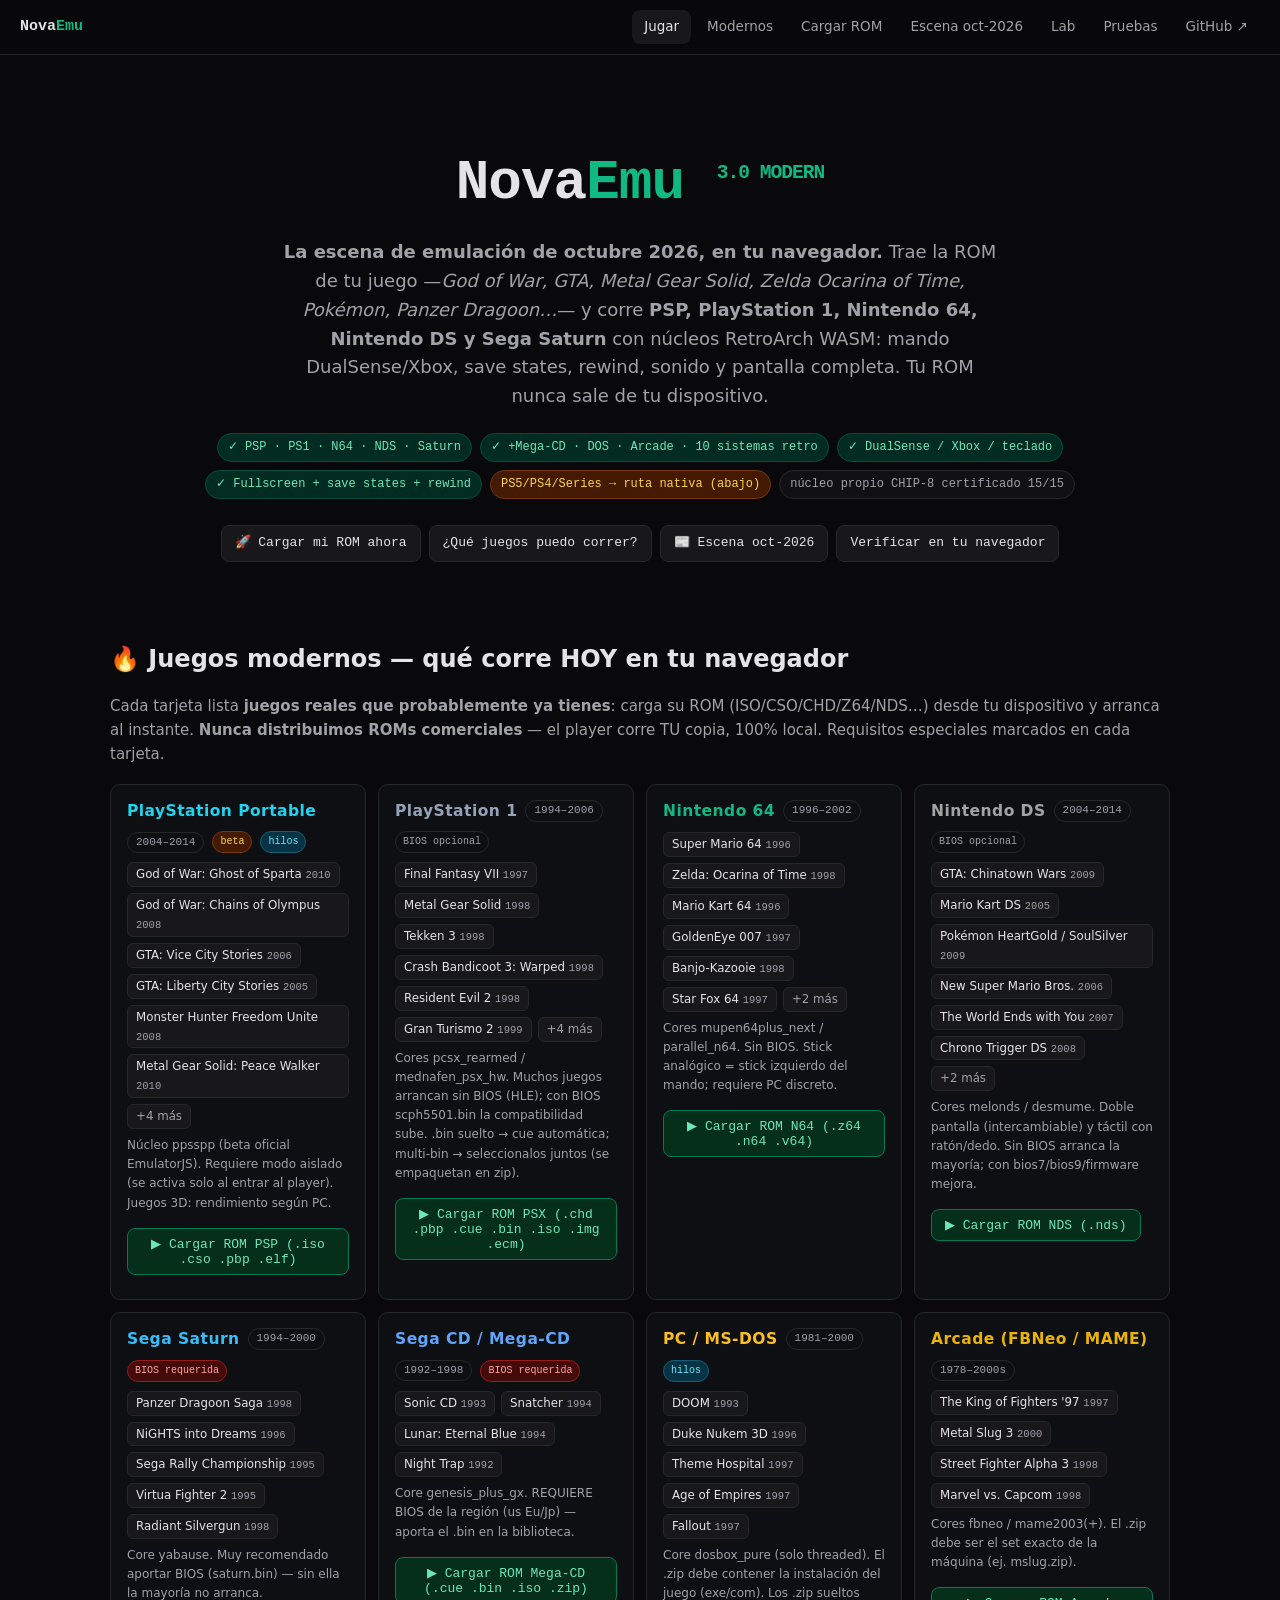
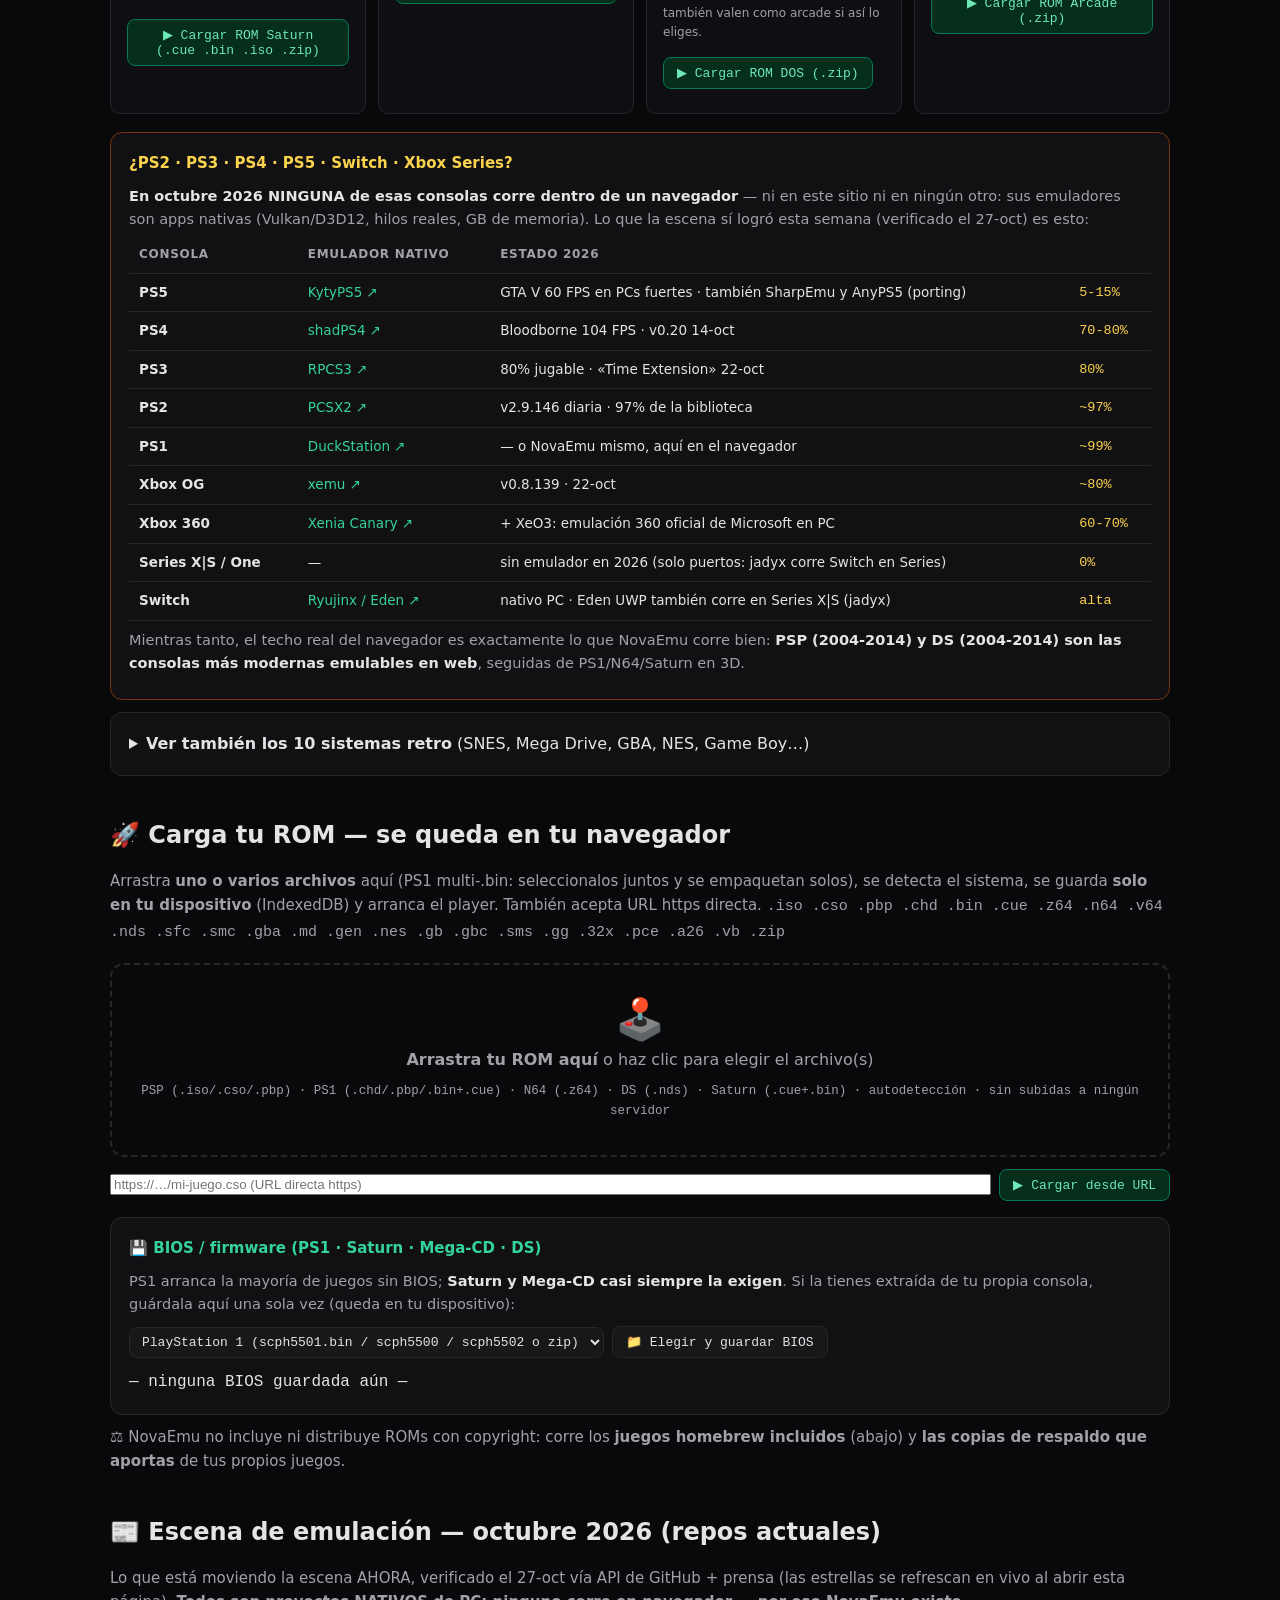
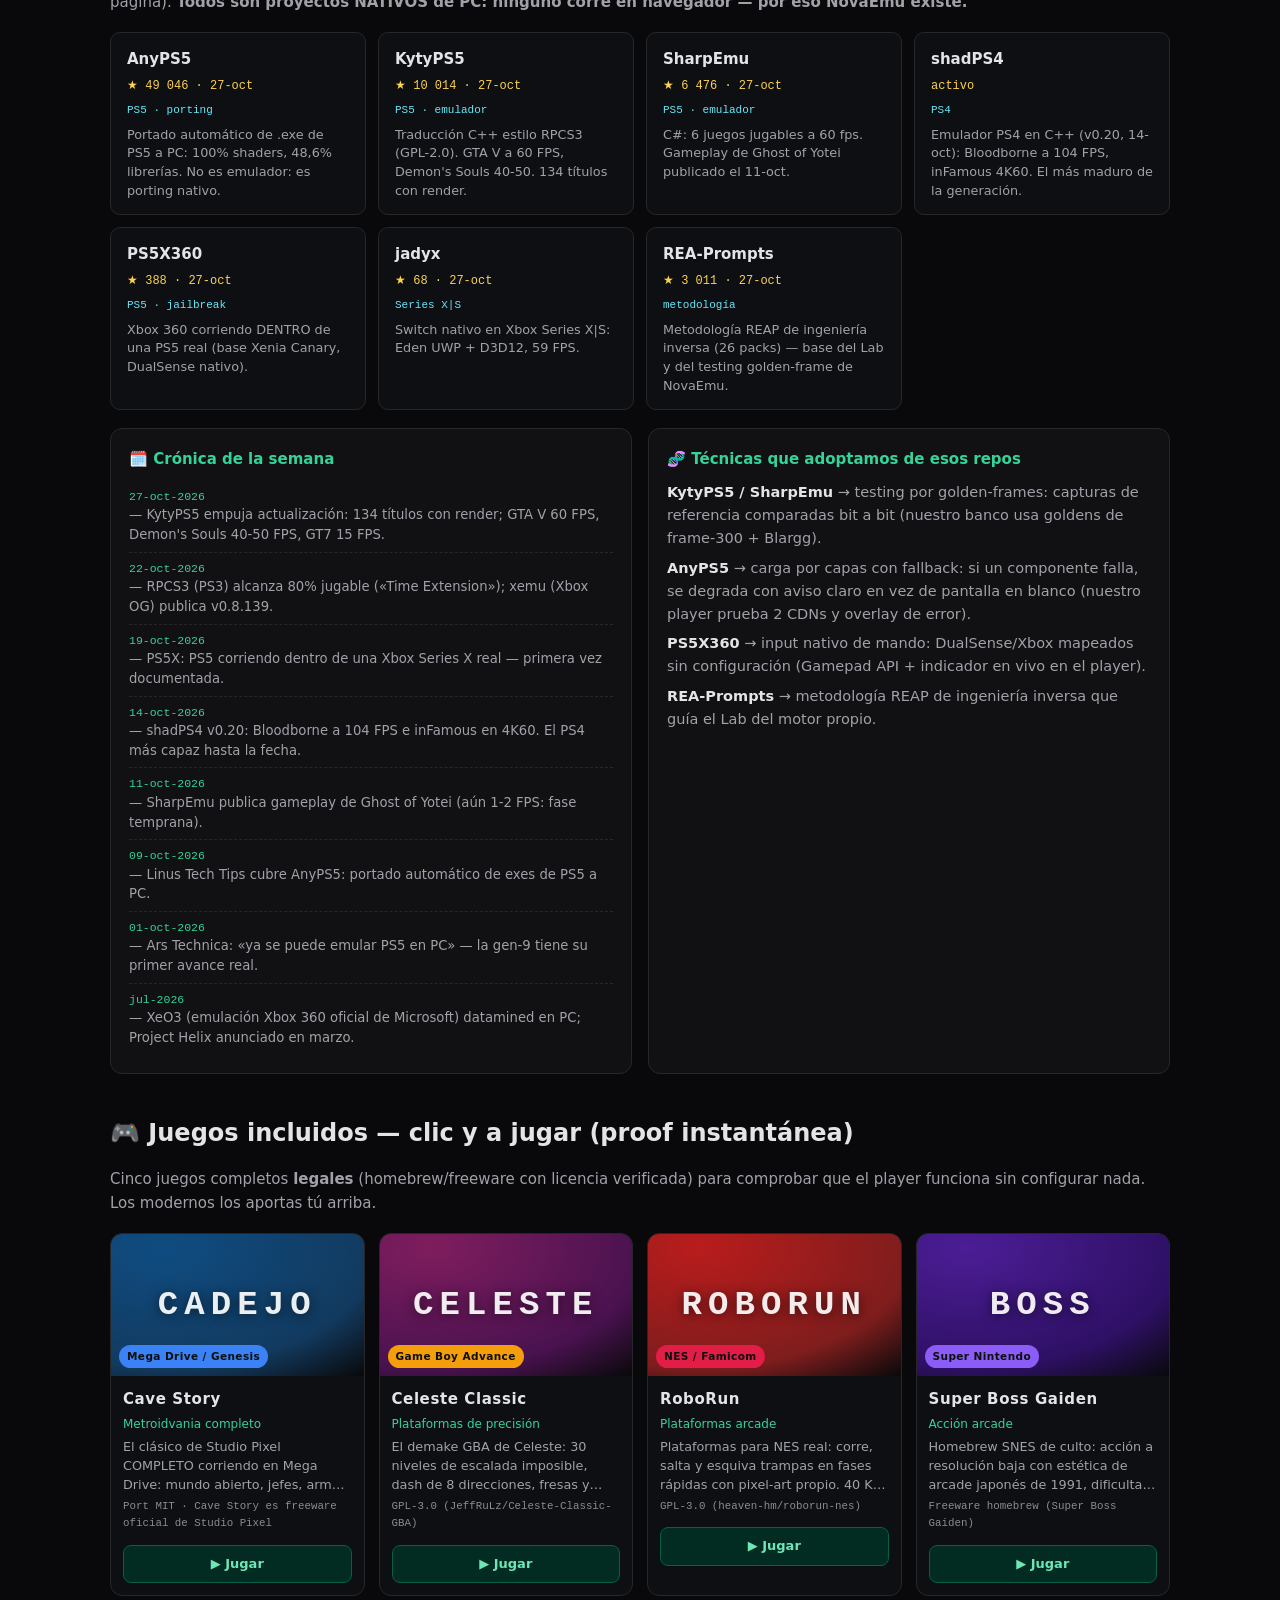
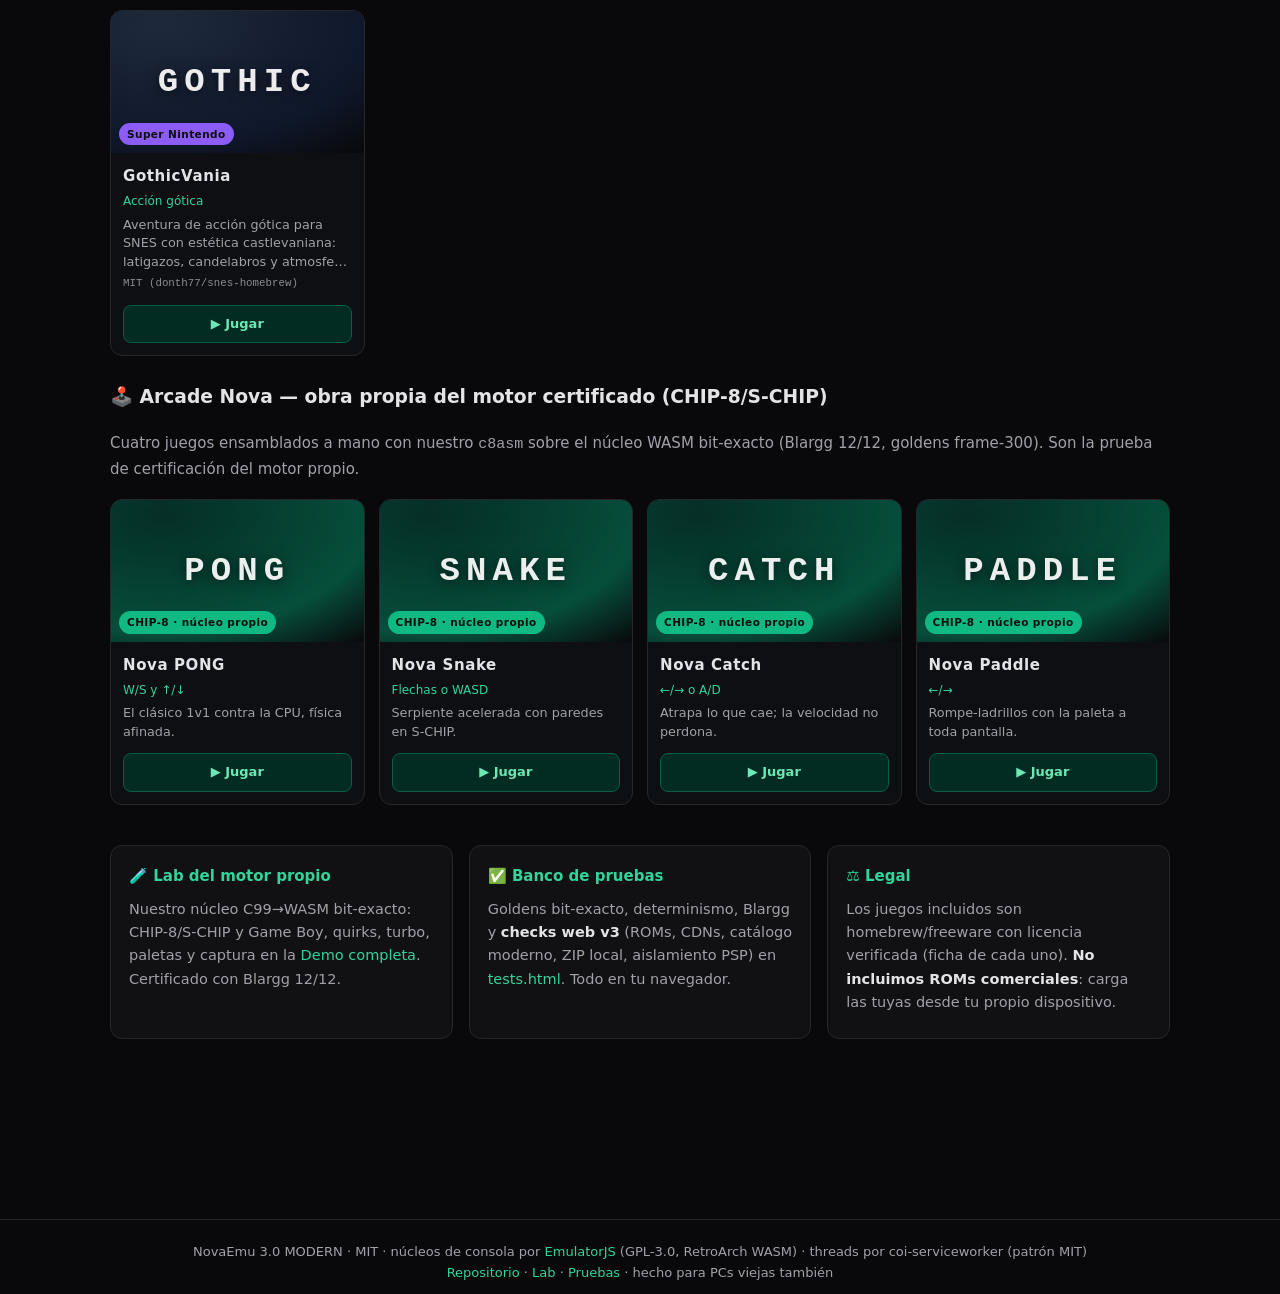
==== commit ecf4cdb5: "feat(v3.0 MODERN): PSP/PSX/N64/NDS/Saturn modern-first + escena oct-2026 en vivo + ruta nativa + PSP" ====
--- a/docs/index.html
+++ b/docs/index.html
@@ -3,8 +3,8 @@
 <head>
 <meta charset="utf-8">
 <meta name="viewport" content="width=device-width, initial-scale=1, viewport-fit=cover">
-<title>NovaEmu 2.0 — consola multissistema en tu navegador: 14 sistemas, juegos incluidos, mando y pantalla completa</title>
-<meta name="description" content="Juega YA: Cave Story (Mega Drive), Celeste Classic (GBA), RoboRun (NES), Super Boss Gaiden y GothicVania (SNES) incluidos. Carga tu ROM de NES, SNES, GB, GBA, Mega Drive, N64, PS1, Atari y más. DualSense/Xbox, fullscreen, save states y sonido.">
+<title>NovaEmu 3.0 MODERN — PSP, PlayStation 1, N64, DS y Saturn en tu navegador</title>
+<meta name="description" content="La emulación moderna de octubre 2026 en tu navegador: trae la ROM de tu juego de PSP, PS1, Nintendo 64, Nintendo DS o Sega Saturn y juega YA con mando DualSense/Xbox, save states y pantalla completa. Tu ROM nunca sale de tu dispositivo.">
 <link rel="stylesheet" href="./assets/site.css">
 <link rel="icon" href="data:image/svg+xml,<svg xmlns='http://www.w3.org/2000/svg' viewBox='0 0 100 100'><rect width='100' height='100' rx='18' fill='%2309090b'/><rect x='22' y='30' width='16' height='16' fill='%2310b981'/><rect x='62' y='30' width='16' height='16' fill='%2334d399'/><rect x='22' y='54' width='56' height='8' fill='%2310b981'/><rect x='32' y='70' width='36' height='8' fill='%2334d399'/></svg>">
 </head>
@@ -13,9 +13,9 @@
   <a class="brand" href="./index.html">Nova<b>Emu</b></a>
   <nav>
     <a href="./index.html" class="active">Jugar</a>
+    <a href="#moderno">Modernos</a>
     <a href="#cargar">Cargar ROM</a>
-    <a href="#sistemas">Sistemas</a>
-    <a href="#escena">Escena 2026</a>
+    <a href="#escena">Escena oct-2026</a>
     <a href="./demo.html">Lab</a>
     <a href="./tests.html">Pruebas</a>
     <a href="#" data-gh>GitHub ↗</a>
@@ -26,105 +26,142 @@
 
   <!-- HERO -->
   <section class="hero">
-    <h1>Nova<span>Emu</span> <span class="vtag">2.0</span></h1>
-    <p class="lead"><strong>Una consola multissistema que vive en tu navegador.</strong>
-      Cinco juegos completos incluidos —<em>Cave Story, Celeste Classic, RoboRun, Super Boss Gaiden y GothicVania</em>—
-      y si tienes tus propias ROMs, las corre en <strong>14 sistemas</strong>: NES, SNES, Game Boy, GBA,
-      Mega Drive, N64, <strong>PlayStation 1</strong>, Atari 2600 y más.
-      Con <strong>mando DualSense/Xbox</strong>, <strong>pantalla completa</strong>, <strong>sonido</strong>
-      y <strong>save states</strong>. Tu ROM nunca sale de tu navegador.</p>
+    <h1>Nova<span>Emu</span> <span class="vtag">3.0 MODERN</span></h1>
+    <p class="lead"><strong>La escena de emulación de octubre 2026, en tu navegador.</strong>
+      Trae la ROM de tu juego —<em>God of War, GTA, Metal Gear Solid, Zelda Ocarina of Time,
+      Pokémon, Panzer Dragoon…</em>— y corre <strong>PSP, PlayStation 1, Nintendo 64,
+      Nintendo DS y Sega Saturn</strong> con núcleos RetroArch WASM: mando DualSense/Xbox,
+      save states, rewind, sonido y pantalla completa. Tu ROM nunca sale de tu dispositivo.</p>
     <div class="badges">
-      <span class="badge green">✓ 5 juegos completos incluidos</span>
-      <span class="badge green">✓ 14 sistemas</span>
+      <span class="badge green">✓ PSP · PS1 · N64 · NDS · Saturn</span>
+      <span class="badge green">✓ +Mega-CD · DOS · Arcade · 10 sistemas retro</span>
       <span class="badge green">✓ DualSense / Xbox / teclado</span>
-      <span class="badge green">✓ Fullscreen + save states + sonido</span>
-      <span class="badge amber">cores RetroArch WASM</span>
-      <span class="badge">núcleo propio CHIP-8 certificado</span>
+      <span class="badge green">✓ Fullscreen + save states + rewind</span>
+      <span class="badge amber">PS5/PS4/Series → ruta nativa (abajo)</span>
+      <span class="badge">núcleo propio CHIP-8 certificado 15/15</span>
     </div>
     <div class="controls" style="justify-content:center">
-      <a class="btn primary" href="#biblioteca">🎮 Jugar ahora</a>
-      <a class="btn" href="#cargar">📥 Cargar tu ROM</a>
+      <a class="btn primary" href="#cargar">🚀 Cargar mi ROM ahora</a>
+      <a class="btn" href="#moderno">¿Qué juegos puedo correr?</a>
+      <a class="btn" href="#escena">📰 Escena oct-2026</a>
       <a class="btn" href="./tests.html">Verificar en tu navegador</a>
     </div>
   </section>
 
-  <!-- BIBLIOTECA -->
-  <section class="block" id="biblioteca">
-    <h2>🎮 Biblioteca — clic y a jugar</h2>
-    <p class="sub">Juegos completos y <strong>legales</strong>: homebrew y freeware con licencia verificada,
-      incluidos en el repo para que funcione sin configurar nada. Se abren a pantalla completa en el player.</p>
+  <!-- MODERNOS -->
+  <section class="block" id="moderno">
+    <h2>🔥 Juegos modernos — qué corre HOY en tu navegador</h2>
+    <p class="sub">Cada tarjeta lista <strong>juegos reales que probablemente ya tienes</strong>: carga su ROM
+      (ISO/CSO/CHD/Z64/NDS…) desde tu dispositivo y arranca al instante. <strong>Nunca distribuimos ROMs comerciales</strong>
+      — el player corre TU copia, 100% local. Requisitos especiales marcados en cada tarjeta.</p>
+    <div class="sys-grid" id="sys-modern"><!-- generado --></div>
+
+    <div class="panel" style="margin-top:18px;border-color:#78350f">
+      <h3 style="color:#fcd34d">¿PS2 · PS3 · PS4 · PS5 · Switch · Xbox Series?</h3>
+      <p><strong>En octubre 2026 NINGUNA de esas consolas corre dentro de un navegador</strong> — ni en este
+        sitio ni en ningún otro: sus emuladores son apps nativas (Vulkan/D3D12, hilos reales, GB de memoria).
+        Lo que la escena sí logró esta semana (verificado el 27-oct) es esto:</p>
+      <div style="overflow-x:auto">
+        <table id="tabla-nativa">
+          <thead><tr><th>Consola</th><th>Emulador nativo</th><th>Estado 2026</th><th></th></tr></thead>
+          <tbody><!-- generado --></tbody>
+        </table>
+      </div>
+      <p style="margin-top:8px">Mientras tanto, el techo real del navegador es exactamente lo que NovaEmu corre bien:
+        <strong>PSP (2004-2014) y DS (2004-2014) son las consolas más modernas emulables en web</strong>, seguidas de
+        PS1/N64/Saturn en 3D.</p>
+    </div>
+
+    <details class="panel" style="margin-top:12px">
+      <summary style="cursor:pointer"><b>Ver también los 10 sistemas retro</b> (SNES, Mega Drive, GBA, NES, Game Boy…)</summary>
+      <div class="sys-grid" id="sys-retro" style="margin-top:12px"><!-- generado --></div>
+    </details>
+  </section>
+
+  <!-- CARGA TU ROM -->
+  <section class="block" id="cargar">
+    <h2>🚀 Carga tu ROM — se queda en tu navegador</h2>
+    <p class="sub">Arrastra <strong>uno o varios archivos</strong> aquí (PS1 multi-.bin: seleccionalos juntos y se
+      empaquetan solos), se detecta el sistema, se guarda <strong>solo en tu dispositivo</strong> (IndexedDB) y
+      arranca el player. También acepta URL https directa. <span class="mono">.iso .cso .pbp .chd .bin .cue .z64 .n64 .v64 .nds .sfc .smc .gba .md .gen .nes .gb .gbc .sms .gg .32x .pce .a26 .vb .zip</span></p>
+    <div class="dropzone" id="dropzone" tabindex="0" role="button" aria-label="Suelta aquí tu ROM">
+      <div style="font-size:40px;line-height:1">🕹️</div>
+      <div><b>Arrastra tu ROM aquí</b> o haz clic para elegir el archivo(s)</div>
+      <div class="mono" style="font-size:12.5px;color:var(--fg-dim)">PSP (.iso/.cso/.pbp) · PS1 (.chd/.pbp/.bin+.cue) · N64 (.z64) · DS (.nds) · Saturn (.cue+.bin) · autodetección · sin subidas a ningún servidor</div>
+    </div>
+    <input type="file" id="rom-input" hidden>
+
+    <!-- selector para extensiones ambiguas -->
+    <div class="panel" id="sys-chooser" hidden style="margin-top:12px;border-color:var(--accent)">
+      <h3>¿De qué consola es este archivo?</h3>
+      <p class="sub" id="sys-chooser-file" style="margin-bottom:10px"></p>
+      <div class="controls" id="sys-chooser-btns"><!-- generado --></div>
+    </div>
+
+    <div class="controls" style="margin-top:12px">
+      <input id="rom-url" type="url" placeholder="https://…/mi-juego.cso (URL directa https)" style="flex:1;min-width:220px">
+      <button id="rom-url-go" class="btn primary">▶ Cargar desde URL</button>
+    </div>
+
+    <!-- BIOS -->
+    <div class="panel" style="margin-top:16px">
+      <h3>💾 BIOS / firmware (PS1 · Saturn · Mega-CD · DS)</h3>
+      <p class="sub">PS1 arranca la mayoría de juegos sin BIOS; <strong>Saturn y Mega-CD casi siempre la exigen</strong>.
+        Si la tienes extraída de tu propia consola, guárdala aquí una sola vez (queda en tu dispositivo):</p>
+      <div class="controls">
+        <select id="bios-sys">
+          <option value="psx">PlayStation 1 (scph5501.bin / scph5500 / scph5502 o zip)</option>
+          <option value="saturn">Sega Saturn (saturn.bin o zip)</option>
+          <option value="segacd">Sega CD (bios_CD_U/E/J.bin o zip)</option>
+          <option value="nds">Nintendo DS (bios7.bin + bios9.bin + firmware.bin o zip)</option>
+        </select>
+        <button id="bios-btn" class="btn">📁 Elegir y guardar BIOS</button>
+        <input type="file" id="bios-input" hidden>
+      </div>
+      <div id="bios-list" style="margin-top:8px"><!-- generado --></div>
+    </div>
+
+    <p class="sub" style="margin-top:10px">⚖️ NovaEmu no incluye ni distribuye ROMs con copyright: corre los
+      <strong>juegos homebrew incluidos</strong> (abajo) y <strong>las copias de respaldo que aportas</strong> de tus propios juegos.</p>
+  </section>
+
+  <!-- ESCENA OCT-2026 -->
+  <section class="block" id="escena">
+    <h2>📰 Escena de emulación — octubre 2026 (repos actuales)</h2>
+    <p class="sub">Lo que está moviendo la escena AHORA, verificado el 27-oct vía API de GitHub + prensa
+      (las estrellas se refrescan en vivo al abrir esta página). <strong>Todos son proyectos NATIVOS de PC:
+      ninguno corre en navegador — por eso NovaEmu existe.</strong></p>
+    <div class="escena-grid" id="escena-grid"><!-- generado --></div>
+
+    <div class="grid cols-2" style="margin-top:18px">
+      <div class="panel">
+        <h3>🗓️ Crónica de la semana</h3>
+        <ul class="news" id="news-list"><!-- generado --></ul>
+      </div>
+      <div class="panel">
+        <h3>🧬 Técnicas que adoptamos de esos repos</h3>
+        <p><strong>KytyPS5 / SharpEmu</strong> → testing por golden-frames: capturas de referencia comparadas
+          bit a bit (nuestro banco usa goldens de frame-300 + Blargg).</p>
+        <p><strong>AnyPS5</strong> → carga por capas con fallback: si un componente falla, se degrada con
+          aviso claro en vez de pantalla en blanco (nuestro player prueba 2 CDNs y overlay de error).</p>
+        <p><strong>PS5X360</strong> → input nativo de mando: DualSense/Xbox mapeados sin configuración
+          (Gamepad API + indicador en vivo en el player).</p>
+        <p><strong>REA-Prompts</strong> → metodología REAP de ingeniería inversa que guía el Lab del motor propio.</p>
+      </div>
+    </div>
+  </section>
+
+  <!-- INCLUIDOS -->
+  <section class="block" id="incluidos">
+    <h2>🎮 Juegos incluidos — clic y a jugar (proof instantánea)</h2>
+    <p class="sub">Cinco juegos completos <strong>legales</strong> (homebrew/freeware con licencia verificada)
+      para comprobar que el player funciona sin configurar nada. Los modernos los aportas tú arriba.</p>
     <div class="lib-grid" id="lib-grid"><!-- generado --></div>
 
     <h3 style="margin-top:26px">🕹️ Arcade Nova — obra propia del motor certificado (CHIP-8/S-CHIP)</h3>
     <p class="sub">Cuatro juegos ensamblados a mano con nuestro <span class="mono">c8asm</span> sobre el
       núcleo WASM bit-exacto (Blargg 12/12, goldens frame-300). Son la prueba de certificación del motor propio.</p>
     <div class="lib-grid" id="nova-grid"><!-- generado --></div>
-  </section>
-
-  <!-- CARGA TU ROM -->
-  <section class="block" id="cargar">
-    <h2>📥 Carga tu ROM — se queda en tu navegador</h2>
-    <p class="sub">Arrastra un archivo aquí (o elige con el botón): se detecta el sistema por la extensión,
-      se guarda <strong>solo en tu dispositivo</strong> (IndexedDB) y arranca el player. También puedes usar
-      una URL https directa. <span class="mono">.nes .sfc .smc .gb .gbc .gba .md .gen .sms .gg .z64 .n64 .v64 .nds .chd .pbp .cue .a26 .pce .vb .zip</span></p>
-    <div class="dropzone" id="dropzone" tabindex="0" role="button" aria-label="Suelta aquí tu ROM">
-      <div style="font-size:40px;line-height:1">🕹️</div>
-      <div><b>Arrastra tu ROM aquí</b> o haz clic para elegir el archivo</div>
-      <div class="mono" style="font-size:12.5px;color:var(--fg-dim)">autodetección de sistema · sin subidas a ningún servidor</div>
-    </div>
-    <input type="file" id="rom-input" hidden>
-    <div class="controls" style="margin-top:12px">
-      <input id="rom-url" type="url" placeholder="https://…/mi-juego.sfc (URL directa https)" style="flex:1;min-width:220px">
-      <button id="rom-url-go" class="btn primary">▶ Cargar desde URL</button>
-    </div>
-    <p class="sub" style="margin-top:8px">⚠️ Si el archivo es <span class="mono">.zip</span> se abre como ROM de
-      <strong>arcade (FBNeo)</strong>, o como consola si el zip contiene una sola ROM. PS1 recomendamos
-      <span class="mono">.chd</span> o <span class="mono">.pbp</span>.</p>
-  </section>
-
-  <!-- SISTEMAS -->
-  <section class="block" id="sistemas">
-    <h2>🖥️ Sistemas soportados</h2>
-    <p class="sub">Cores RetroArch compilados a WebAssembly (EmulatorJS), ejecutados 100% en tu navegador.
-      El mando (DualSense, Xbox, SNES-USB…) se mapea solo; el teclado siempre funciona.</p>
-    <div class="sys-grid" id="sys-grid"><!-- generado --></div>
-  </section>
-
-  <!-- ESCENA 2026 -->
-  <section class="block" id="escena">
-    <h2>📰 La escena real de la emulación — octubre 2026</h2>
-    <p class="sub">Verificamos los proyectos de la semana (Task 13, 27-oct-2026, datos de la API de GitHub + prensa).
-      <strong>La emulación PS5/Xbox Series es nativa (Vulkan/D3D12): no corre en ningún navegador hoy.</strong>
-      NovaEmu trae al navegador lo que sí es posible, hecho bien.</p>
-    <div class="escena-grid">
-      <a class="escena-card" href="https://github.com/boykopovar/AnyPS5" target="_blank" rel="noopener">
-        <b>AnyPS5</b><span class="stars">★ 49 046</span>
-        <p>Portado automático de .exe de PS5 a PC (76% libs, 50% shaders). Nativo Windows.</p>
-      </a>
-      <a class="escena-card" href="https://github.com/KytyPS5/KytyPS5" target="_blank" rel="noopener">
-        <b>KytyPS5</b><span class="stars">★ 10 014</span>
-        <p>Capa de traducción C++ estilo RPCS3. 134 títulos con render. Push 27-oct.</p>
-      </a>
-      <a class="escena-card" href="https://github.com/sharpemu/sharpemu" target="_blank" rel="noopener">
-        <b>SharpEmu</b><span class="stars">★ 6 476</span>
-        <p>C#: 6 juegos jugables a 60 fps; gameplay de Ghost of Yotei el 11-oct.</p>
-      </a>
-      <a class="escena-card" href="https://github.com/boykopovar/PS5X360" target="_blank" rel="noopener">
-        <b>PS5X360</b><span class="stars">★ 388</span>
-        <p>Xbox 360 corriendo DENTRO de PS5 real (base Xenia Canary, DualSense nativo).</p>
-      </a>
-      <a class="escena-card" href="https://github.com/jadyx/jadyx" target="_blank" rel="noopener">
-        <b>jadyx</b><span class="stars">★ 68</span>
-        <p>Switch nativo en Xbox Series X|S: Eden UWP + D3D12.</p>
-      </a>
-      <a class="escena-card" href="https://github.com/JoasASantos/REA-Prompts" target="_blank" rel="noopener">
-        <b>REA-Prompts</b><span class="stars">★ 3 011</span>
-        <p>Metodología REAP de ingeniería inversa (26 packs) — base de nuestro Lab y goldens.</p>
-      </a>
-    </div>
-    <p class="sub" style="margin-top:10px">Técnicas que adoptamos esta semana: testing por golden-frames
-      (estilo Kyty/SharpEmu), fallbacks de carga por capas (estilo AnyPS5) e input de mando nativo
-      (estilo PS5X360). El detalle está en el <a href="./dev.html">diario de desarrollo</a>.</p>
   </section>
 
   <!-- LAB -->
@@ -137,105 +174,25 @@
       </div>
       <div class="panel">
         <h3>✅ Banco de pruebas</h3>
-        <p>Goldens bit-exacto, determinismo, Blargg y ahora <strong>checks web v2</strong> (ROMs, CDN,
-          player) en <a href="./tests.html">tests.html</a>. Todo corre en tu navegador.</p>
+        <p>Goldens bit-exacto, determinismo, Blargg y <strong>checks web v3</strong> (ROMs, CDNs, catálogo
+          moderno, ZIP local, aislamiento PSP) en <a href="./tests.html">tests.html</a>. Todo en tu navegador.</p>
       </div>
       <div class="panel">
         <h3>⚖️ Legal</h3>
-        <p>Los 5 juegos incluidos son homebrew/freeware con licencia verificada (ver ficha de cada uno).
-          No incluimos ROMs comerciales: <strong>carga las tuyas</strong> desde tu propio dispositivo.</p>
+        <p>Los juegos incluidos son homebrew/freeware con licencia verificada (ficha de cada uno).
+          <strong>No incluimos ROMs comerciales</strong>: carga las tuyas desde tu propio dispositivo.</p>
       </div>
     </div>
   </section>
 </main>
 
 <footer>
-  NovaEmu 2.0 · MIT · cores de consola por <a href="https://emulatorjs.org" target="_blank" rel="noopener">EmulatorJS</a> (GPL-3.0, RetroArch WASM)
+  NovaEmu 3.0 MODERN · MIT · núcleos de consola por <a href="https://emulatorjs.org" target="_blank" rel="noopener">EmulatorJS</a> (GPL-3.0, RetroArch WASM) · threads por coi-serviceworker (patrón MIT)
   <br><a href="#" data-gh>Repositorio</a> · <a href="./demo.html">Lab</a> · <a href="./tests.html">Pruebas</a> · hecho para PCs viejas también
 </footer>
 
 <script src="./assets/catalog.js"></script>
-<script src="./assets/site.js"></script>
-<script type="module">
-  const C = window.NOVA_CATALOG;
-
-  /* --- Biblioteca --- */
-  const lib = document.getElementById("lib-grid");
-  lib.innerHTML = C.GAMES.map(g => {
-    const s = C.SYSTEMS[g.system];
-    return `<a class="lib-card" href="./play.html?sys=${s.core}&file=${encodeURIComponent(g.file)}" style="--ca:${g.cover.a};--cb:${g.cover.b}">
-      <div class="cover"><span class="glyph">${g.cover.glyph}</span><span class="syspill" style="background:${s.color}">${s.label}</span></div>
-      <div class="meta"><b>${g.title}</b><span class="tag">${g.tag}</span>
-        <p>${g.desc}</p>
-        <span class="lic mono">${g.license}</span></div>
-      <span class="playbtn">▶ Jugar</span></a>`;
-  }).join("");
-
-  /* --- Arcade Nova --- */
-  const nova = document.getElementById("nova-grid");
-  nova.innerHTML = C.NOVA_GAMES.map(g => `
-    <a class="lib-card small" href="./play.html?rom=${g.id}" style="--ca:#052e26;--cb:#064e3b">
-      <div class="cover"><span class="glyph">${g.title.replace("Nova ","").toUpperCase()}</span><span class="syspill" style="background:#10b981">CHIP-8 · núcleo propio</span></div>
-      <div class="meta"><b>${g.title}</b><span class="tag">${g.keys}</span><p>${g.desc}</p></div>
-      <span class="playbtn">▶ Jugar</span></a>`).join("");
-
-  /* --- Sistemas --- */
-  document.getElementById("sys-grid").innerHTML = Object.values(C.SYSTEMS).map(s => `
-    <div class="sys-card"><b style="color:${s.color}">${s.label}</b>
-      <span class="mono exts">${s.exts.map(e=>"."+e).join(" ")}</span>
-      <span class="note">${s.note}</span></div>`).join("");
-
-  /* --- Drag & drop + input --- */
-  const dz = document.getElementById("dropzone");
-  const inp = document.getElementById("rom-input");
-  const IDB_KEY = "pending-rom";
-  function openIDB() {
-    return new Promise((res, rej) => {
-      const rq = indexedDB.open("novaemu-fs", 1);
-      rq.onupgradeneeded = () => rq.result.createObjectStore("files");
-      rq.onsuccess = () => res(rq.result);
-      rq.onerror = () => rej(rq.error);
-    });
-  }
-  async function sendFile(file) {
-    try {
-      const db = await openIDB();
-      await new Promise((res, rej) => {
-        const tx = db.transaction("files", "readwrite");
-        tx.objectStore("files").put(file, IDB_KEY);
-        tx.oncomplete = res; tx.onerror = () => rej(tx.error);
-      });
-      const core = C.detectCore(file.name);
-      if (!core) { alert("Extensión no reconocida. Soportadas: " + Object.keys(C.EXT2CORE).map(e=>"."+e).join(" ")); return; }
-      location.href = "./play.html?local=1";
-    } catch (e) {
-      alert("No se pudo guardar el archivo localmente: " + e.message);
-    }
-  }
-  dz.addEventListener("click", () => inp.click());
-  dz.addEventListener("keydown", e => { if (e.key === "Enter" || e.key === " ") inp.click(); });
-  inp.addEventListener("change", () => { if (inp.files[0]) sendFile(inp.files[0]); });
-  ["dragover", "dragenter"].forEach(ev => document.addEventListener(ev, e => {
-    e.preventDefault(); dz.classList.add("over");
-  }));
-  ["dragleave", "drop"].forEach(ev => document.addEventListener(ev, e => {
-    e.preventDefault(); if (ev === "drop" || e.target === document.documentElement) dz.classList.remove("over");
-  }));
-  document.addEventListener("drop", e => {
-    e.preventDefault();
-    const f = e.dataTransfer?.files?.[0];
-    if (f) sendFile(f);
-  });
-
-  /* --- URL --- */
-  document.getElementById("rom-url-go").addEventListener("click", () => {
-    const u = document.getElementById("rom-url").value.trim();
-    if (!/^https:\/\/.+/i.test(u)) { alert("Pega una URL https directa al archivo de la ROM."); return; }
-    location.href = "./play.html?url=" + encodeURIComponent(u);
-  });
-  document.getElementById("rom-url").addEventListener("keydown", e => {
-    if (e.key === "Enter") document.getElementById("rom-url-go").click();
-  });
-</script>
+<script src="./assets/zip.js"></script>
+<script type="module" src="./assets/app.js"></script>
 </body>
 </html>
--- a/docs/assets/site.css
+++ b/docs/assets/site.css
@@ -363,3 +363,41 @@
 
 /* — regla anti-colisión: el atributo hidden SIEMPRE gana sobre cualquier display — */
 [hidden] { display: none !important; }
+
+/* ============ v3.0 MODERN: tarjetas modernas, chips, BIOS, noticias ============ */
+.sys-card.modern { padding: 14px 16px; }
+.sys-head { display: flex; gap: 8px; align-items: center; flex-wrap: wrap; }
+.sys-head b { font-size: 15.5px; }
+.era {
+  font-family: var(--mono); font-size: 11px; color: var(--fg-dim);
+  border: 1px solid var(--border); border-radius: 999px; padding: 1px 8px;
+}
+.pill {
+  font-family: var(--mono); font-size: 10px; padding: 2px 7px; border-radius: 999px;
+  border: 1px solid var(--border); color: var(--fg-dim);
+}
+.pill.amber { border-color: #78350f; background: #451a03; color: #fcd34d; }
+.pill.cyan  { border-color: #155e75; background: #083344; color: #67e8f9; }
+.pill.red   { border-color: #991b1b; background: #450a0a; color: #fca5a5; }
+.chips { display: flex; flex-wrap: wrap; gap: 6px; margin: 4px 0 2px; }
+.chip {
+  font-size: 11.8px; background: var(--bg-3); border: 1px solid var(--border);
+  border-radius: 6px; padding: 2px 8px; color: var(--fg);
+}
+.chip i { color: var(--fg-dim); font-style: normal; font-family: var(--mono); font-size: 10.5px; }
+.chip.more { color: var(--fg-dim); }
+.btn.small { padding: 4px 9px; font-size: 12px; }
+.bios-row {
+  display: flex; align-items: center; gap: 10px; padding: 7px 10px;
+  border: 1px solid var(--border); border-radius: 8px; margin-top: 6px; font-size: 13px;
+}
+.bios-row .mono { color: var(--fg-dim); flex: 1; word-break: break-all; }
+ul.news { margin: 0; padding-left: 0; list-style: none; }
+ul.news li {
+  padding: 7px 0; border-bottom: 1px dashed var(--border);
+  font-size: 13.2px; color: var(--fg-dim); line-height: 1.5;
+}
+ul.news li:last-child { border-bottom: 0; }
+ul.news .date { color: var(--accent-2); font-size: 11.5px; display: block; }
+.escena-card .kind { font-size: 11px; color: #67e8f9; }
+details.panel > summary { color: var(--fg); }
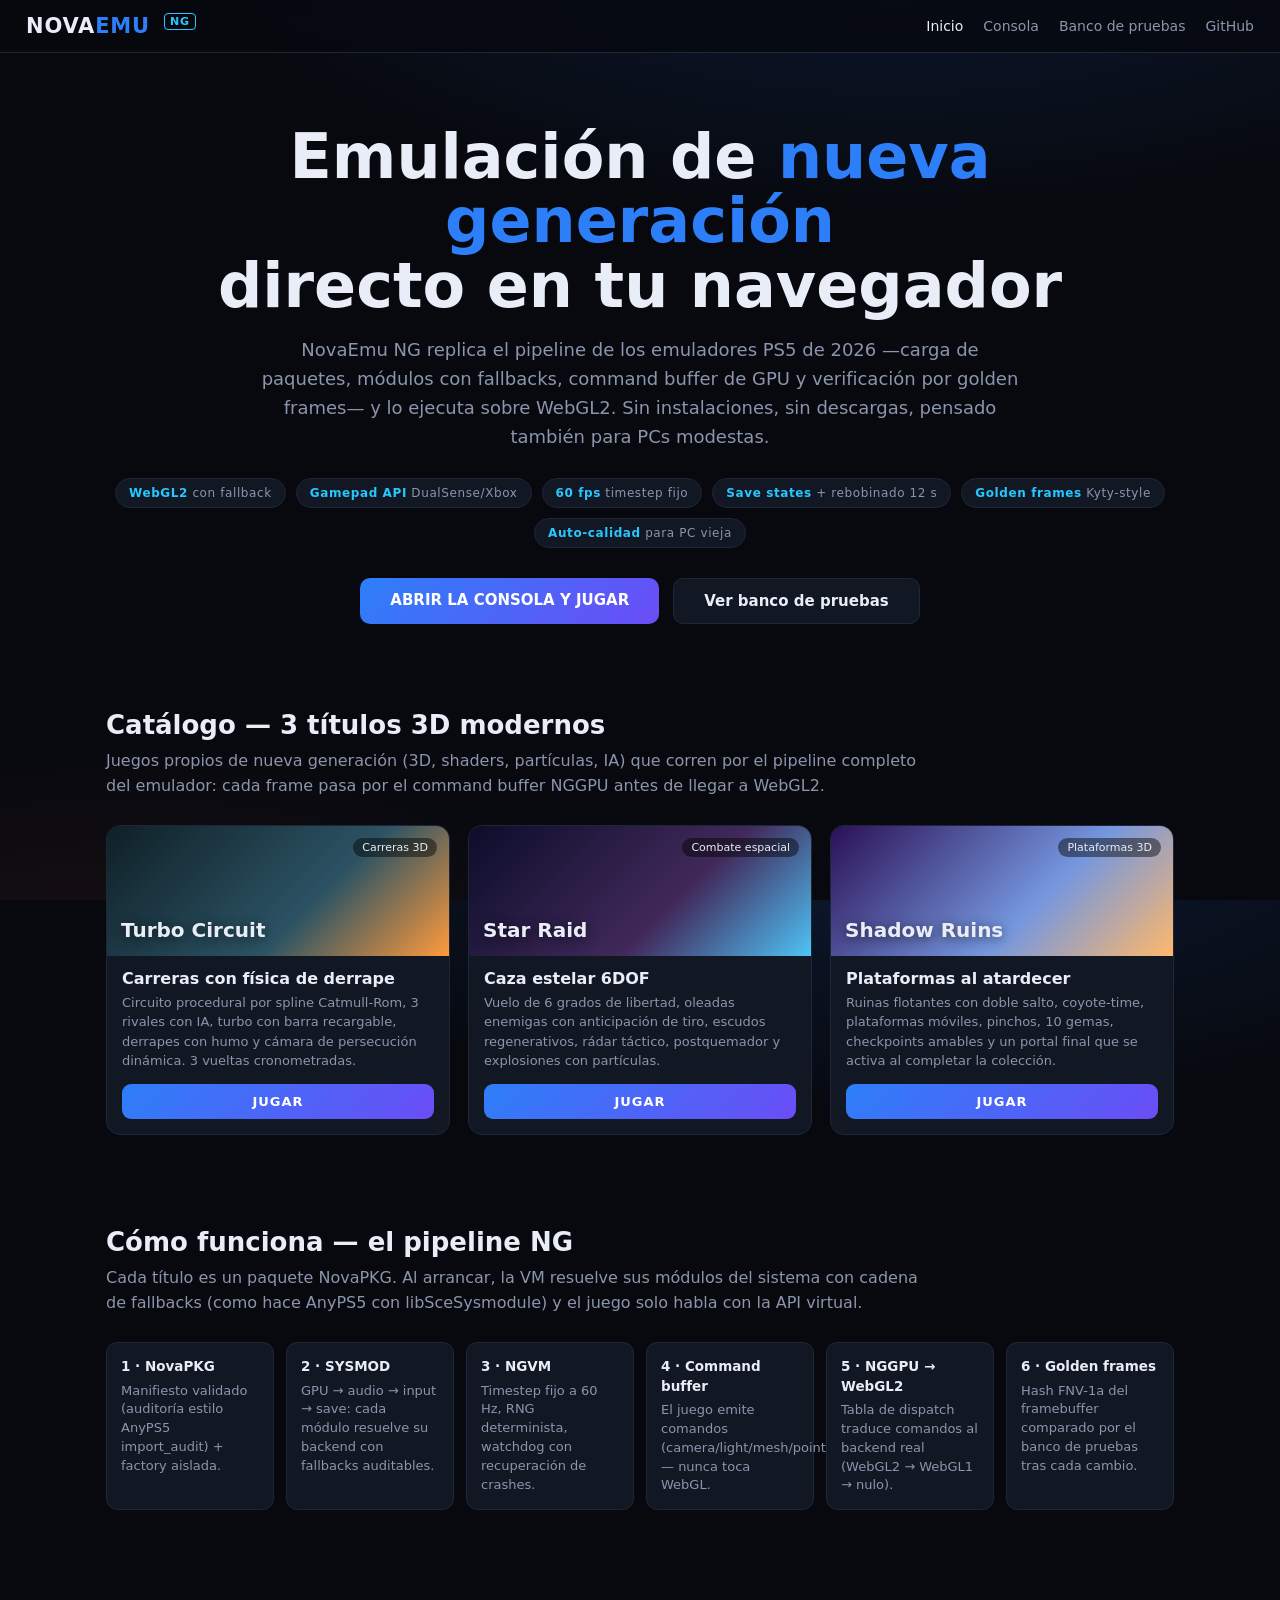
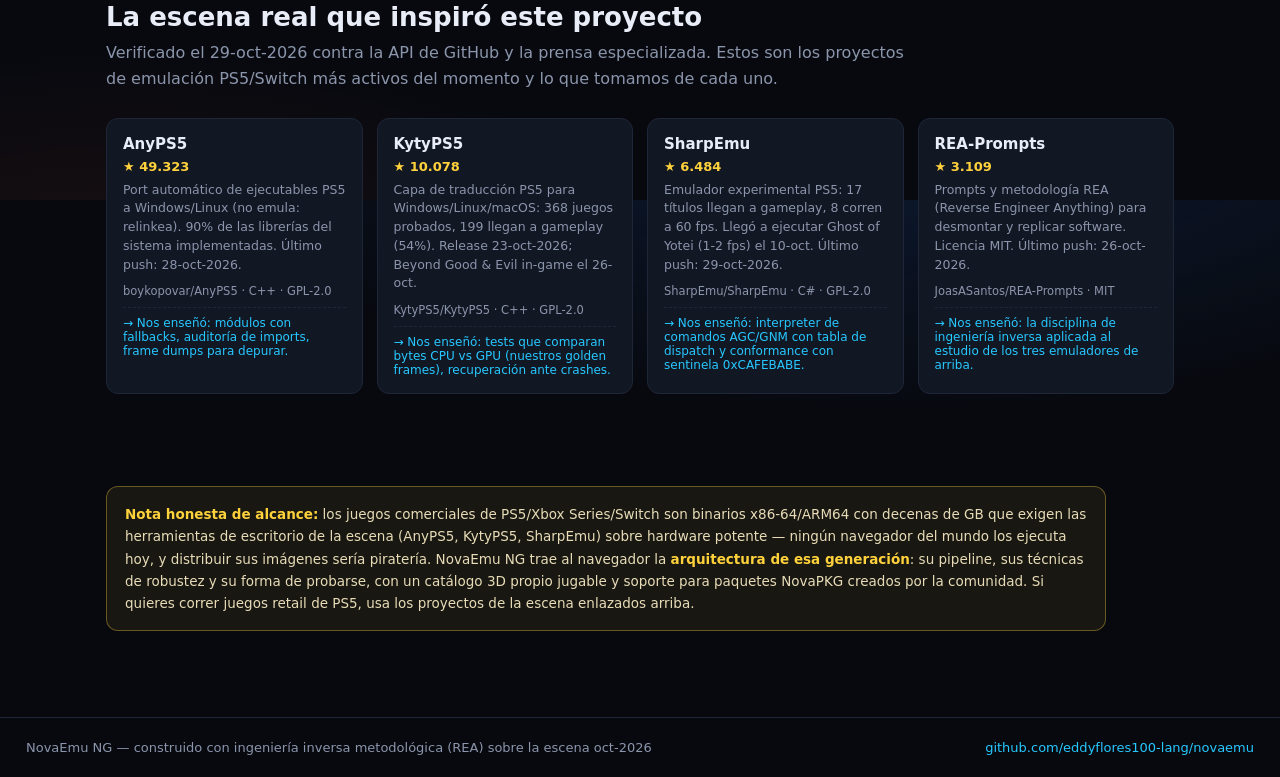
==== commit b8c0536b: "fix(rebase): restaura landing/tests/styles de NovaEmu NG (el rebase los habia sustituido por v3.0)" ====
--- a/docs/index.html
+++ b/docs/index.html
@@ -1,198 +1,149 @@
 <!DOCTYPE html>
 <html lang="es">
 <head>
-<meta charset="utf-8">
-<meta name="viewport" content="width=device-width, initial-scale=1, viewport-fit=cover">
-<title>NovaEmu 3.0 MODERN — PSP, PlayStation 1, N64, DS y Saturn en tu navegador</title>
-<meta name="description" content="La emulación moderna de octubre 2026 en tu navegador: trae la ROM de tu juego de PSP, PS1, Nintendo 64, Nintendo DS o Sega Saturn y juega YA con mando DualSense/Xbox, save states y pantalla completa. Tu ROM nunca sale de tu dispositivo.">
-<link rel="stylesheet" href="./assets/site.css">
-<link rel="icon" href="data:image/svg+xml,<svg xmlns='http://www.w3.org/2000/svg' viewBox='0 0 100 100'><rect width='100' height='100' rx='18' fill='%2309090b'/><rect x='22' y='30' width='16' height='16' fill='%2310b981'/><rect x='62' y='30' width='16' height='16' fill='%2334d399'/><rect x='22' y='54' width='56' height='8' fill='%2310b981'/><rect x='32' y='70' width='36' height='8' fill='%2334d399'/></svg>">
+<meta charset="UTF-8">
+<meta name="viewport" content="width=device-width, initial-scale=1.0">
+<title>NovaEmu NG — Emulación de nueva generación en tu navegador</title>
+<link rel="stylesheet" href="assets/site.css">
 </head>
 <body>
-<header class="site-header">
-  <a class="brand" href="./index.html">Nova<b>Emu</b></a>
+<header class="top">
+  <a class="logo" href="index.html">NOVA<span>EMU</span> <em>NG</em></a>
   <nav>
-    <a href="./index.html" class="active">Jugar</a>
-    <a href="#moderno">Modernos</a>
-    <a href="#cargar">Cargar ROM</a>
-    <a href="#escena">Escena oct-2026</a>
-    <a href="./demo.html">Lab</a>
-    <a href="./tests.html">Pruebas</a>
-    <a href="#" data-gh>GitHub ↗</a>
+    <a href="index.html" class="active">Inicio</a>
+    <a href="console.html">Consola</a>
+    <a href="tests.html">Banco de pruebas</a>
+    <a href="https://github.com/eddyflores100-lang/novaemu" target="_blank" rel="noopener">GitHub</a>
   </nav>
 </header>
 
-<main class="wrap">
+<section class="hero">
+  <h1>Emulación de <b>nueva generación</b><br>directo en tu navegador</h1>
+  <p class="lead">
+    NovaEmu NG replica el pipeline de los emuladores PS5 de 2026 —carga de paquetes, módulos con
+    fallbacks, command buffer de GPU y verificación por golden frames— y lo ejecuta sobre WebGL2.
+    Sin instalaciones, sin descargas, pensado también para PCs modestas.
+  </p>
+  <div class="badge-row">
+    <span class="badge"><b>WebGL2</b> con fallback</span>
+    <span class="badge"><b>Gamepad API</b> DualSense/Xbox</span>
+    <span class="badge"><b>60 fps</b> timestep fijo</span>
+    <span class="badge"><b>Save states</b> + rebobinado 12 s</span>
+    <span class="badge"><b>Golden frames</b> Kyty-style</span>
+    <span class="badge"><b>Auto-calidad</b> para PC vieja</span>
+  </div>
+  <div class="cta-row">
+    <a class="btn primary" href="console.html">ABRIR LA CONSOLA Y JUGAR</a>
+    <a class="btn" href="tests.html">Ver banco de pruebas</a>
+  </div>
+</section>
 
-  <!-- HERO -->
-  <section class="hero">
-    <h1>Nova<span>Emu</span> <span class="vtag">3.0 MODERN</span></h1>
-    <p class="lead"><strong>La escena de emulación de octubre 2026, en tu navegador.</strong>
-      Trae la ROM de tu juego —<em>God of War, GTA, Metal Gear Solid, Zelda Ocarina of Time,
-      Pokémon, Panzer Dragoon…</em>— y corre <strong>PSP, PlayStation 1, Nintendo 64,
-      Nintendo DS y Sega Saturn</strong> con núcleos RetroArch WASM: mando DualSense/Xbox,
-      save states, rewind, sonido y pantalla completa. Tu ROM nunca sale de tu dispositivo.</p>
-    <div class="badges">
-      <span class="badge green">✓ PSP · PS1 · N64 · NDS · Saturn</span>
-      <span class="badge green">✓ +Mega-CD · DOS · Arcade · 10 sistemas retro</span>
-      <span class="badge green">✓ DualSense / Xbox / teclado</span>
-      <span class="badge green">✓ Fullscreen + save states + rewind</span>
-      <span class="badge amber">PS5/PS4/Series → ruta nativa (abajo)</span>
-      <span class="badge">núcleo propio CHIP-8 certificado 15/15</span>
+<section class="block">
+  <h2>Catálogo — 3 títulos 3D modernos</h2>
+  <p class="sub">Juegos propios de nueva generación (3D, shaders, partículas, IA) que corren por el
+  pipeline completo del emulador: cada frame pasa por el command buffer NGGPU antes de llegar a WebGL2.</p>
+  <div class="cards">
+    <div class="card">
+      <div class="cover" style="background:linear-gradient(135deg,#0f2027,#2c5364 60%,#ff9a3c)">
+        <span class="cover-title">Turbo Circuit</span><span class="cover-genre">Carreras 3D</span>
+      </div>
+      <div class="card-body"><strong>Carreras con física de derrape</strong>
+      <p>Circuito procedural por spline Catmull-Rom, 3 rivales con IA, turbo con barra recargable,
+      derrapes con humo y cámara de persecución dinámica. 3 vueltas cronometradas.</p></div>
+      <a class="card-cta" href="console.html?game=turbo-circuit" style="display:block">JUGAR</a>
     </div>
-    <div class="controls" style="justify-content:center">
-      <a class="btn primary" href="#cargar">🚀 Cargar mi ROM ahora</a>
-      <a class="btn" href="#moderno">¿Qué juegos puedo correr?</a>
-      <a class="btn" href="#escena">📰 Escena oct-2026</a>
-      <a class="btn" href="./tests.html">Verificar en tu navegador</a>
+    <div class="card">
+      <div class="cover" style="background:linear-gradient(135deg,#0b0d2a,#41295a 60%,#4fc3f7)">
+        <span class="cover-title">Star Raid</span><span class="cover-genre">Combate espacial</span>
+      </div>
+      <div class="card-body"><strong>Caza estelar 6DOF</strong>
+      <p>Vuelo de 6 grados de libertad, oleadas enemigas con anticipación de tiro, escudos
+      regenerativos, rádar táctico, postquemador y explosiones con partículas.</p></div>
+      <a class="card-cta" href="console.html?game=star-raid" style="display:block">JUGAR</a>
     </div>
-  </section>
+    <div class="card">
+      <div class="cover" style="background:linear-gradient(135deg,#2b1055,#7597de 60%,#ffb86b)">
+        <span class="cover-title">Shadow Ruins</span><span class="cover-genre">Plataformas 3D</span>
+      </div>
+      <div class="card-body"><strong>Plataformas al atardecer</strong>
+      <p>Ruinas flotantes con doble salto, coyote-time, plataformas móviles, pinchos, 10 gemas,
+      checkpoints amables y un portal final que se activa al completar la colección.</p></div>
+      <a class="card-cta" href="console.html?game=shadow-ruins" style="display:block">JUGAR</a>
+    </div>
+  </div>
+</section>
 
-  <!-- MODERNOS -->
-  <section class="block" id="moderno">
-    <h2>🔥 Juegos modernos — qué corre HOY en tu navegador</h2>
-    <p class="sub">Cada tarjeta lista <strong>juegos reales que probablemente ya tienes</strong>: carga su ROM
-      (ISO/CSO/CHD/Z64/NDS…) desde tu dispositivo y arranca al instante. <strong>Nunca distribuimos ROMs comerciales</strong>
-      — el player corre TU copia, 100% local. Requisitos especiales marcados en cada tarjeta.</p>
-    <div class="sys-grid" id="sys-modern"><!-- generado --></div>
+<section class="block">
+  <h2>Cómo funciona — el pipeline NG</h2>
+  <p class="sub">Cada título es un paquete NovaPKG. Al arrancar, la VM resuelve sus módulos del sistema
+  con cadena de fallbacks (como hace AnyPS5 con libSceSysmodule) y el juego solo habla con la API virtual.</p>
+  <div class="pipe">
+    <div><b>1 · NovaPKG</b>Manifiesto validado (auditoría estilo AnyPS5 import_audit) + factory aislada.</div>
+    <div><b>2 · SYSMOD</b>GPU → audio → input → save: cada módulo resuelve su backend con fallbacks auditables.</div>
+    <div><b>3 · NGVM</b>Timestep fijo a 60 Hz, RNG determinista, watchdog con recuperación de crashes.</div>
+    <div><b>4 · Command buffer</b>El juego emite comandos (camera/light/mesh/points) — nunca toca WebGL.</div>
+    <div><b>5 · NGGPU → WebGL2</b>Tabla de dispatch traduce comandos al backend real (WebGL2 → WebGL1 → nulo).</div>
+    <div><b>6 · Golden frames</b>Hash FNV-1a del framebuffer comparado por el banco de pruebas tras cada cambio.</div>
+  </div>
+</section>
 
-    <div class="panel" style="margin-top:18px;border-color:#78350f">
-      <h3 style="color:#fcd34d">¿PS2 · PS3 · PS4 · PS5 · Switch · Xbox Series?</h3>
-      <p><strong>En octubre 2026 NINGUNA de esas consolas corre dentro de un navegador</strong> — ni en este
-        sitio ni en ningún otro: sus emuladores son apps nativas (Vulkan/D3D12, hilos reales, GB de memoria).
-        Lo que la escena sí logró esta semana (verificado el 27-oct) es esto:</p>
-      <div style="overflow-x:auto">
-        <table id="tabla-nativa">
-          <thead><tr><th>Consola</th><th>Emulador nativo</th><th>Estado 2026</th><th></th></tr></thead>
-          <tbody><!-- generado --></tbody>
-        </table>
-      </div>
-      <p style="margin-top:8px">Mientras tanto, el techo real del navegador es exactamente lo que NovaEmu corre bien:
-        <strong>PSP (2004-2014) y DS (2004-2014) son las consolas más modernas emulables en web</strong>, seguidas de
-        PS1/N64/Saturn en 3D.</p>
+<section class="block">
+  <h2>La escena real que inspiró este proyecto</h2>
+  <p class="sub">Verificado el 29-oct-2026 contra la API de GitHub y la prensa especializada.
+  Estos son los proyectos de emulación PS5/Switch más activos del momento y lo que tomamos de cada uno.</p>
+  <div class="scene-grid">
+    <div class="scene-card">
+      <h3>AnyPS5</h3>
+      <div class="stars">★ 49.323</div>
+      <p>Port automático de ejecutables PS5 a Windows/Linux (no emula: relinkea). 90% de las librerías
+      del sistema implementadas. Último push: 28-oct-2026.</p>
+      <div class="meta">boykopovar/AnyPS5 · C++ · GPL-2.0</div>
+      <div class="take">→ Nos enseñó: módulos con fallbacks, auditoría de imports, frame dumps para depurar.</div>
     </div>
+    <div class="scene-card">
+      <h3>KytyPS5</h3>
+      <div class="stars">★ 10.078</div>
+      <p>Capa de traducción PS5 para Windows/Linux/macOS: 368 juegos probados, 199 llegan a gameplay
+      (54%). Release 23-oct-2026; Beyond Good &amp; Evil in-game el 26-oct.</p>
+      <div class="meta">KytyPS5/KytyPS5 · C++ · GPL-2.0</div>
+      <div class="take">→ Nos enseñó: tests que comparan bytes CPU vs GPU (nuestros golden frames), recuperación ante crashes.</div>
+    </div>
+    <div class="scene-card">
+      <h3>SharpEmu</h3>
+      <div class="stars">★ 6.484</div>
+      <p>Emulador experimental PS5: 17 títulos llegan a gameplay, 8 corren a 60 fps. Llegó a ejecutar
+      Ghost of Yotei (1-2 fps) el 10-oct. Último push: 29-oct-2026.</p>
+      <div class="meta">SharpEmu/SharpEmu · C# · GPL-2.0</div>
+      <div class="take">→ Nos enseñó: interpreter de comandos AGC/GNM con tabla de dispatch y conformance con sentinela 0xCAFEBABE.</div>
+    </div>
+    <div class="scene-card">
+      <h3>REA-Prompts</h3>
+      <div class="stars">★ 3.109</div>
+      <p>Prompts y metodología REA (Reverse Engineer Anything) para desmontar y replicar software.
+      Licencia MIT. Último push: 26-oct-2026.</p>
+      <div class="meta">JoasASantos/REA-Prompts · MIT</div>
+      <div class="take">→ Nos enseñó: la disciplina de ingeniería inversa aplicada al estudio de los tres emuladores de arriba.</div>
+    </div>
+  </div>
+</section>
 
-    <details class="panel" style="margin-top:12px">
-      <summary style="cursor:pointer"><b>Ver también los 10 sistemas retro</b> (SNES, Mega Drive, GBA, NES, Game Boy…)</summary>
-      <div class="sys-grid" id="sys-retro" style="margin-top:12px"><!-- generado --></div>
-    </details>
-  </section>
+<section class="block">
+  <div class="note">
+    <b>Nota honesta de alcance:</b> los juegos comerciales de PS5/Xbox Series/Switch son binarios
+    x86-64/ARM64 con decenas de GB que exigen las herramientas de escritorio de la escena (AnyPS5,
+    KytyPS5, SharpEmu) sobre hardware potente — ningún navegador del mundo los ejecuta hoy, y distribuir
+    sus imágenes sería piratería. NovaEmu NG trae al navegador la <b>arquitectura de esa generación</b>:
+    su pipeline, sus técnicas de robustez y su forma de probarse, con un catálogo 3D propio jugable y
+    soporte para paquetes NovaPKG creados por la comunidad. Si quieres correr juegos retail de PS5,
+    usa los proyectos de la escena enlazados arriba.
+  </div>
+</section>
 
-  <!-- CARGA TU ROM -->
-  <section class="block" id="cargar">
-    <h2>🚀 Carga tu ROM — se queda en tu navegador</h2>
-    <p class="sub">Arrastra <strong>uno o varios archivos</strong> aquí (PS1 multi-.bin: seleccionalos juntos y se
-      empaquetan solos), se detecta el sistema, se guarda <strong>solo en tu dispositivo</strong> (IndexedDB) y
-      arranca el player. También acepta URL https directa. <span class="mono">.iso .cso .pbp .chd .bin .cue .z64 .n64 .v64 .nds .sfc .smc .gba .md .gen .nes .gb .gbc .sms .gg .32x .pce .a26 .vb .zip</span></p>
-    <div class="dropzone" id="dropzone" tabindex="0" role="button" aria-label="Suelta aquí tu ROM">
-      <div style="font-size:40px;line-height:1">🕹️</div>
-      <div><b>Arrastra tu ROM aquí</b> o haz clic para elegir el archivo(s)</div>
-      <div class="mono" style="font-size:12.5px;color:var(--fg-dim)">PSP (.iso/.cso/.pbp) · PS1 (.chd/.pbp/.bin+.cue) · N64 (.z64) · DS (.nds) · Saturn (.cue+.bin) · autodetección · sin subidas a ningún servidor</div>
-    </div>
-    <input type="file" id="rom-input" hidden>
-
-    <!-- selector para extensiones ambiguas -->
-    <div class="panel" id="sys-chooser" hidden style="margin-top:12px;border-color:var(--accent)">
-      <h3>¿De qué consola es este archivo?</h3>
-      <p class="sub" id="sys-chooser-file" style="margin-bottom:10px"></p>
-      <div class="controls" id="sys-chooser-btns"><!-- generado --></div>
-    </div>
-
-    <div class="controls" style="margin-top:12px">
-      <input id="rom-url" type="url" placeholder="https://…/mi-juego.cso (URL directa https)" style="flex:1;min-width:220px">
-      <button id="rom-url-go" class="btn primary">▶ Cargar desde URL</button>
-    </div>
-
-    <!-- BIOS -->
-    <div class="panel" style="margin-top:16px">
-      <h3>💾 BIOS / firmware (PS1 · Saturn · Mega-CD · DS)</h3>
-      <p class="sub">PS1 arranca la mayoría de juegos sin BIOS; <strong>Saturn y Mega-CD casi siempre la exigen</strong>.
-        Si la tienes extraída de tu propia consola, guárdala aquí una sola vez (queda en tu dispositivo):</p>
-      <div class="controls">
-        <select id="bios-sys">
-          <option value="psx">PlayStation 1 (scph5501.bin / scph5500 / scph5502 o zip)</option>
-          <option value="saturn">Sega Saturn (saturn.bin o zip)</option>
-          <option value="segacd">Sega CD (bios_CD_U/E/J.bin o zip)</option>
-          <option value="nds">Nintendo DS (bios7.bin + bios9.bin + firmware.bin o zip)</option>
-        </select>
-        <button id="bios-btn" class="btn">📁 Elegir y guardar BIOS</button>
-        <input type="file" id="bios-input" hidden>
-      </div>
-      <div id="bios-list" style="margin-top:8px"><!-- generado --></div>
-    </div>
-
-    <p class="sub" style="margin-top:10px">⚖️ NovaEmu no incluye ni distribuye ROMs con copyright: corre los
-      <strong>juegos homebrew incluidos</strong> (abajo) y <strong>las copias de respaldo que aportas</strong> de tus propios juegos.</p>
-  </section>
-
-  <!-- ESCENA OCT-2026 -->
-  <section class="block" id="escena">
-    <h2>📰 Escena de emulación — octubre 2026 (repos actuales)</h2>
-    <p class="sub">Lo que está moviendo la escena AHORA, verificado el 27-oct vía API de GitHub + prensa
-      (las estrellas se refrescan en vivo al abrir esta página). <strong>Todos son proyectos NATIVOS de PC:
-      ninguno corre en navegador — por eso NovaEmu existe.</strong></p>
-    <div class="escena-grid" id="escena-grid"><!-- generado --></div>
-
-    <div class="grid cols-2" style="margin-top:18px">
-      <div class="panel">
-        <h3>🗓️ Crónica de la semana</h3>
-        <ul class="news" id="news-list"><!-- generado --></ul>
-      </div>
-      <div class="panel">
-        <h3>🧬 Técnicas que adoptamos de esos repos</h3>
-        <p><strong>KytyPS5 / SharpEmu</strong> → testing por golden-frames: capturas de referencia comparadas
-          bit a bit (nuestro banco usa goldens de frame-300 + Blargg).</p>
-        <p><strong>AnyPS5</strong> → carga por capas con fallback: si un componente falla, se degrada con
-          aviso claro en vez de pantalla en blanco (nuestro player prueba 2 CDNs y overlay de error).</p>
-        <p><strong>PS5X360</strong> → input nativo de mando: DualSense/Xbox mapeados sin configuración
-          (Gamepad API + indicador en vivo en el player).</p>
-        <p><strong>REA-Prompts</strong> → metodología REAP de ingeniería inversa que guía el Lab del motor propio.</p>
-      </div>
-    </div>
-  </section>
-
-  <!-- INCLUIDOS -->
-  <section class="block" id="incluidos">
-    <h2>🎮 Juegos incluidos — clic y a jugar (proof instantánea)</h2>
-    <p class="sub">Cinco juegos completos <strong>legales</strong> (homebrew/freeware con licencia verificada)
-      para comprobar que el player funciona sin configurar nada. Los modernos los aportas tú arriba.</p>
-    <div class="lib-grid" id="lib-grid"><!-- generado --></div>
-
-    <h3 style="margin-top:26px">🕹️ Arcade Nova — obra propia del motor certificado (CHIP-8/S-CHIP)</h3>
-    <p class="sub">Cuatro juegos ensamblados a mano con nuestro <span class="mono">c8asm</span> sobre el
-      núcleo WASM bit-exacto (Blargg 12/12, goldens frame-300). Son la prueba de certificación del motor propio.</p>
-    <div class="lib-grid" id="nova-grid"><!-- generado --></div>
-  </section>
-
-  <!-- LAB -->
-  <section class="block">
-    <div class="grid cols-3">
-      <div class="panel">
-        <h3>🧪 Lab del motor propio</h3>
-        <p>Nuestro núcleo C99→WASM bit-exacto: CHIP-8/S-CHIP y Game Boy, quirks, turbo, paletas y
-          captura en la <a href="./demo.html">Demo completa</a>. Certificado con Blargg 12/12.</p>
-      </div>
-      <div class="panel">
-        <h3>✅ Banco de pruebas</h3>
-        <p>Goldens bit-exacto, determinismo, Blargg y <strong>checks web v3</strong> (ROMs, CDNs, catálogo
-          moderno, ZIP local, aislamiento PSP) en <a href="./tests.html">tests.html</a>. Todo en tu navegador.</p>
-      </div>
-      <div class="panel">
-        <h3>⚖️ Legal</h3>
-        <p>Los juegos incluidos son homebrew/freeware con licencia verificada (ficha de cada uno).
-          <strong>No incluimos ROMs comerciales</strong>: carga las tuyas desde tu propio dispositivo.</p>
-      </div>
-    </div>
-  </section>
-</main>
-
-<footer>
-  NovaEmu 3.0 MODERN · MIT · núcleos de consola por <a href="https://emulatorjs.org" target="_blank" rel="noopener">EmulatorJS</a> (GPL-3.0, RetroArch WASM) · threads por coi-serviceworker (patrón MIT)
-  <br><a href="#" data-gh>Repositorio</a> · <a href="./demo.html">Lab</a> · <a href="./tests.html">Pruebas</a> · hecho para PCs viejas también
+<footer class="foot">
+  <span>NovaEmu NG — construido con ingeniería inversa metodológica (REA) sobre la escena oct-2026</span>
+  <a href="https://github.com/eddyflores100-lang/novaemu" target="_blank" rel="noopener">github.com/eddyflores100-lang/novaemu</a>
 </footer>
 
-<script src="./assets/catalog.js"></script>
-<script src="./assets/zip.js"></script>
-<script type="module" src="./assets/app.js"></script>
+<script src="assets/site.js"></script>
 </body>
 </html>
--- a/docs/assets/site.css
+++ b/docs/assets/site.css
@@ -1,403 +1,241 @@
-/* NovaEmu Pages — tema laboratorio oscuro (zinc-950 / esmeralda) */
+/* NovaEmu NG — estilos compartidos (tema oscuro de nueva generación) */
 :root {
-  --bg: #09090b;
-  --bg-2: #111113;
-  --bg-3: #18181b;
-  --border: #27272a;
-  --fg: #e4e4e7;
-  --fg-dim: #a1a1aa;
-  --accent: #10b981;
-  --accent-2: #34d399;
-  --amber: #f59e0b;
-  --red: #f87171;
-  --mono: ui-monospace, "SF Mono", "Cascadia Mono", "JetBrains Mono", Menlo, Consolas, monospace;
-  --sans: system-ui, -apple-system, "Segoe UI", Roboto, Inter, sans-serif;
-}
-* { box-sizing: border-box; }
-html { scroll-behavior: smooth; }
+  --bg: #07090f;
+  --bg2: #0c1018;
+  --panel: #121724;
+  --line: #1e2637;
+  --txt: #e8edf7;
+  --dim: #8b95ab;
+  --blue: #2d7ff9;
+  --cyan: #27c8ff;
+  --hot: #ff5a3c;
+  --ok: #3ddc84;
+  --bad: #ff5468;
+}
+* { box-sizing: border-box; margin: 0; padding: 0; }
+html, body { height: 100%; }
 body {
-  margin: 0; background: var(--bg); color: var(--fg);
-  font-family: var(--sans); line-height: 1.6;
-}
-a { color: var(--accent-2); text-decoration: none; }
+  background:
+    radial-gradient(1200px 500px at 70% -10%, rgba(45,127,249,.16), transparent 60%),
+    radial-gradient(900px 420px at 10% 110%, rgba(255,90,60,.08), transparent 60%),
+    var(--bg);
+  color: var(--txt);
+  font-family: "Segoe UI", system-ui, -apple-system, Roboto, Arial, sans-serif;
+  min-height: 100%;
+}
+a { color: var(--cyan); text-decoration: none; }
 a:hover { text-decoration: underline; }
-code, pre, .mono { font-family: var(--mono); }
-
-/* header */
-.site-header {
+button { font: inherit; cursor: pointer; }
+code, pre { font-family: "Cascadia Code", Consolas, "Sarasa Mono SC", monospace; }
+
+/* ---------- cabecera ---------- */
+.top {
+  display: flex; align-items: center; justify-content: space-between;
+  padding: 14px 26px; border-bottom: 1px solid var(--line);
+  background: rgba(7,9,15,.82); backdrop-filter: blur(8px);
   position: sticky; top: 0; z-index: 50;
-  display: flex; align-items: center; gap: 16px;
-  padding: 10px 20px; background: rgba(9,9,11,.92); backdrop-filter: blur(8px);
-  border-bottom: 1px solid var(--border);
-}
-.site-header .brand { font-family: var(--mono); font-weight: 700; font-size: 15px; color: var(--fg); }
-.site-header .brand b { color: var(--accent); }
-.site-header nav { display: flex; gap: 4px; margin-left: auto; flex-wrap: wrap; }
-.site-header nav a {
-  padding: 6px 12px; border-radius: 8px; color: var(--fg-dim); font-size: 13.5px;
-}
-.site-header nav a:hover, .site-header nav a.active { color: var(--fg); background: var(--bg-3); text-decoration: none; }
-
-/* layout */
-.wrap { max-width: 1100px; margin: 0 auto; padding: 28px 20px 80px; }
-.grid { display: grid; gap: 16px; }
-.grid.cols-2 { grid-template-columns: repeat(auto-fit, minmax(320px, 1fr)); }
-.grid.cols-3 { grid-template-columns: repeat(auto-fit, minmax(240px, 1fr)); }
-.grid.cols-4 { grid-template-columns: repeat(auto-fit, minmax(190px, 1fr)); }
-
-/* hero */
-.hero { padding: 56px 0 28px; text-align: center; }
-.hero h1 {
-  font-family: var(--mono); font-size: clamp(34px, 6vw, 56px); margin: 0 0 10px;
-  letter-spacing: -1px;
-}
-.hero h1 span { color: var(--accent); }
-.hero p.lead { color: var(--fg-dim); font-size: 18px; max-width: 720px; margin: 0 auto 22px; }
-.badges { display: flex; gap: 8px; justify-content: center; flex-wrap: wrap; margin-bottom: 26px; }
+}
+.logo { font-size: 21px; font-weight: 800; letter-spacing: .8px; color: var(--txt); }
+.logo span { color: var(--blue); }
+.logo em { font-style: normal; font-size: 11px; vertical-align: super; color: var(--cyan); border: 1px solid var(--cyan); border-radius: 4px; padding: 1px 5px; margin-left: 6px; }
+.top nav { display: flex; gap: 20px; font-size: 14px; }
+.top nav a { color: var(--dim); }
+.top nav a.active, .top nav a:hover { color: var(--txt); text-decoration: none; }
+
+/* ---------- landing ---------- */
+.hero { padding: 72px 26px 40px; max-width: 1120px; margin: 0 auto; text-align: center; }
+.hero h1 { font-size: clamp(34px, 6vw, 62px); font-weight: 900; line-height: 1.04; }
+.hero h1 b { color: var(--blue); }
+.hero p.lead { color: var(--dim); font-size: 18px; margin: 18px auto 26px; max-width: 760px; line-height: 1.6; }
+.badge-row { display: flex; flex-wrap: wrap; gap: 10px; justify-content: center; margin-bottom: 30px; }
 .badge {
-  font-family: var(--mono); font-size: 12px; padding: 4px 10px; border-radius: 999px;
-  border: 1px solid var(--border); background: var(--bg-2); color: var(--fg-dim);
-}
-.badge.green { border-color: #064e3b; background: #022c22; color: #6ee7b7; }
-.badge.amber { border-color: #78350f; background: #451a03; color: #fcd34d; }
-
-/* panel / card */
-.panel {
-  background: var(--bg-2); border: 1px solid var(--border); border-radius: 12px;
-  padding: 18px;
-}
-.panel h2, .panel h3 { margin: 0 0 10px; }
-.panel h2 { font-size: 20px; }
-.panel h3 { font-size: 15px; color: var(--accent-2); }
-.panel p { margin: 6px 0; color: var(--fg-dim); font-size: 14.5px; }
-.panel p strong, .panel li strong { color: var(--fg); }
-.stat { text-align: center; }
-.stat .v { font-family: var(--mono); font-size: 26px; color: var(--accent-2); font-weight: 700; }
-.stat .l { font-size: 12.5px; color: var(--fg-dim); }
-
-/* screen */
-.screen-frame {
-  position: relative; overflow: hidden; border-radius: 10px;
-  border: 1px solid var(--border); background: #000;
-}
-.screen-frame canvas { display: block; width: 100%; height: auto; image-rendering: pixelated; }
-.screen-frame.scanlines::after {
-  content: ""; position: absolute; inset: 0; pointer-events: none;
-  background-image: repeating-linear-gradient(0deg,
-    rgba(0,0,0,.25) 0px, rgba(0,0,0,.25) 1px, transparent 1px, transparent 3px);
-}
-
-/* controls */
-.controls { display: flex; gap: 8px; flex-wrap: wrap; align-items: center; margin: 10px 0; }
-button, .btn {
-  font-family: var(--mono); font-size: 13px; cursor: pointer;
-  background: var(--bg-3); color: var(--fg); border: 1px solid var(--border);
-  padding: 7px 13px; border-radius: 8px; transition: border-color .15s, background .15s;
-  text-decoration: none; display: inline-block;
-}
-button:hover, .btn:hover { border-color: var(--accent); text-decoration: none; }
-button.primary { background: #052e1b; border-color: #047857; color: #6ee7b7; }
-button.primary:hover { background: #064e3b; }
-button:disabled { opacity: .4; cursor: not-allowed; }
-select, input[type="file"] {
-  font-family: var(--mono); font-size: 13px; background: var(--bg-3); color: var(--fg);
-  border: 1px solid var(--border); border-radius: 8px; padding: 6px 8px;
-}
-input[type="range"] { accent-color: var(--accent); }
-label.chk { display: flex; align-items: center; gap: 6px; font-size: 13px; color: var(--fg-dim); cursor: pointer; }
-label.chk input { accent-color: var(--accent); }
-.slider-row { display: flex; align-items: center; gap: 10px; font-size: 13px; color: var(--fg-dim); }
-.slider-row .val { font-family: var(--mono); color: var(--accent-2); min-width: 44px; }
-
-/* pads */
-.pad { display: grid; gap: 6px; margin-top: 10px; user-select: none; -webkit-user-select: none; touch-action: manipulation; }
-.pad.c8 { grid-template-columns: repeat(4, 1fr); max-width: 300px; }
-.pad .kb {
-  font-family: var(--mono); font-size: 14px; text-align: center; padding: 12px 0;
-  background: var(--bg-3); border: 1px solid var(--border); border-radius: 8px; cursor: pointer;
-}
-.pad .kb small { display: block; font-size: 10px; color: var(--fg-dim); }
-.pad .kb.active { background: #052e1b; border-color: var(--accent); color: var(--accent-2); }
-.pad.gb { grid-template-columns: 96px 1fr 96px; max-width: 360px; align-items: center; }
-.pad.gb .dp { display: grid; grid-template-columns: repeat(3, 32px); grid-template-rows: repeat(3, 32px); gap: 2px; }
-.pad.gb .dp .kb { padding: 0; line-height: 32px; }
-.pad.gb .act { display: flex; flex-direction: column; gap: 6px; align-items: center; }
-.pad.gb .mid { display: flex; flex-direction: column; gap: 4px; align-items: center; justify-content: center; }
-.pad.gb .mid .kb { padding: 4px 10px; font-size: 11px; }
-
-/* drop zone */
-.drop {
-  border: 2px dashed var(--border); border-radius: 12px; padding: 22px; text-align: center;
-  color: var(--fg-dim); font-size: 14px; transition: border-color .15s, background .15s;
-}
-.drop.drag { border-color: var(--accent); background: #052e1b33; }
-
-/* telemetría */
-.telemetry { display: grid; grid-template-columns: repeat(auto-fit, minmax(140px, 1fr)); gap: 8px; margin-top: 10px; }
-.tele {
-  background: var(--bg-3); border: 1px solid var(--border); border-radius: 8px; padding: 8px 10px;
-}
-.tele .l { font-size: 10.5px; text-transform: uppercase; letter-spacing: .08em; color: var(--fg-dim); }
-.tele .v { font-family: var(--mono); font-size: 14px; color: var(--fg); word-break: break-all; }
-.tele .v.ok { color: var(--accent-2); }
-
-/* serial */
+  font-size: 12px; letter-spacing: .6px; padding: 7px 13px; border-radius: 999px;
+  border: 1px solid var(--line); background: var(--panel); color: var(--dim);
+}
+.badge b { color: var(--cyan); font-weight: 600; }
+.cta-row { display: flex; gap: 14px; justify-content: center; flex-wrap: wrap; }
+.btn {
+  display: inline-block; padding: 13px 30px; border-radius: 10px; font-weight: 700;
+  border: 1px solid var(--line); background: var(--panel); color: var(--txt); font-size: 15px;
+}
+.btn:hover { border-color: var(--blue); text-decoration: none; }
+.btn.primary { background: linear-gradient(135deg, var(--blue), #6b4df6); border: none; color: #fff; }
+.btn.primary:hover { filter: brightness(1.12); }
+
+section.block { max-width: 1120px; margin: 0 auto; padding: 46px 26px; }
+section.block > h2 { font-size: 26px; margin-bottom: 8px; }
+section.block > p.sub { color: var(--dim); margin-bottom: 26px; max-width: 820px; line-height: 1.6; }
+
+.cards { display: grid; grid-template-columns: repeat(auto-fit, minmax(240px, 1fr)); gap: 18px; }
+.card {
+  text-align: left; border: 1px solid var(--line); border-radius: 14px; overflow: hidden;
+  background: var(--panel); color: var(--txt); display: flex; flex-direction: column;
+  transition: transform .16s ease, border-color .16s ease;
+}
+.card:hover { transform: translateY(-4px); border-color: var(--blue); }
+.card.featured { border-color: var(--cyan); box-shadow: 0 0 0 1px var(--cyan), 0 10px 40px rgba(39,200,255,.15); }
+.cover { height: 130px; position: relative; display: flex; align-items: flex-end; padding: 14px; }
+.cover-title { font-weight: 800; font-size: 20px; text-shadow: 0 2px 12px rgba(0,0,0,.6); }
+.cover-genre { position: absolute; top: 12px; right: 12px; font-size: 11px; background: rgba(0,0,0,.45); padding: 3px 9px; border-radius: 999px; }
+.card-body { padding: 13px 15px; flex: 1; }
+.card-body p { color: var(--dim); font-size: 13px; line-height: 1.5; margin-top: 5px; }
+.card-cta {
+  margin: 0 15px 15px; text-align: center; padding: 10px; border-radius: 9px;
+  background: linear-gradient(135deg, var(--blue), #6b4df6); color: #fff; font-weight: 800; font-size: 13px; letter-spacing: 1px;
+}
+.user-card .card-cta { background: var(--panel); border: 1px dashed var(--dim); color: var(--dim); }
+.user-cover { background: repeating-linear-gradient(45deg, #10141f, #10141f 12px, #0d1119 12px, #0d1119 24px); }
+
+/* pipeline */
+.pipe { display: grid; grid-template-columns: repeat(auto-fit, minmax(150px, 1fr)); gap: 12px; }
+.pipe div {
+  border: 1px solid var(--line); background: var(--panel); border-radius: 11px; padding: 14px;
+  font-size: 13px; color: var(--dim); line-height: 1.45;
+}
+.pipe div b { display: block; color: var(--txt); margin-bottom: 5px; font-size: 13.5px; }
+.pipe .arrow { display: flex; align-items: center; justify-content: center; border: none; background: none; color: var(--blue); font-size: 20px; }
+
+/* escena */
+.scene-grid { display: grid; grid-template-columns: repeat(auto-fit, minmax(250px, 1fr)); gap: 14px; }
+.scene-card { border: 1px solid var(--line); border-radius: 12px; background: var(--panel); padding: 16px; }
+.scene-card h3 { font-size: 15px; margin-bottom: 6px; }
+.scene-card .stars { color: #ffd23c; font-size: 13px; font-weight: 700; }
+.scene-card p { color: var(--dim); font-size: 12.5px; line-height: 1.5; margin: 7px 0 10px; }
+.scene-card .meta { font-size: 11.5px; color: var(--dim); }
+.scene-card .take { margin-top: 9px; font-size: 12px; color: var(--cyan); border-top: 1px dashed var(--line); padding-top: 8px; }
+
+.note {
+  border: 1px solid rgba(255,210,60,.35); background: rgba(255,210,60,.07);
+  border-radius: 12px; padding: 16px 18px; font-size: 13.5px; color: #e8dcb8; line-height: 1.65; max-width: 1000px;
+}
+.note b { color: #ffd23c; }
+
+footer.foot {
+  border-top: 1px solid var(--line); margin-top: 40px; padding: 22px 26px;
+  display: flex; justify-content: space-between; flex-wrap: wrap; gap: 10px;
+  color: var(--dim); font-size: 13px;
+}
+
+/* ---------- consola ---------- */
+body.console-page { display: flex; flex-direction: column; }
+.stage-outer { padding: 18px 26px 6px; display: flex; justify-content: center; }
+.stage {
+  position: relative; width: min(1060px, 96vw); aspect-ratio: 16 / 9;
+  background: #04060b; border: 1px solid var(--line); border-radius: 14px; overflow: hidden;
+}
+.stage:fullscreen { width: 100vw; height: 100vh; border-radius: 0; aspect-ratio: auto; }
+#screen { width: 100%; height: 100%; display: block; }
+.idle-badge {
+  position: absolute; top: 10px; left: 14px; font-size: 11px; letter-spacing: 1.4px;
+  color: rgba(232,237,247,.5); pointer-events: none; text-transform: uppercase;
+}
+.overlay {
+  position: absolute; inset: 0; background: rgba(5,7,12,.86); backdrop-filter: blur(6px);
+  display: flex; flex-direction: column; align-items: center; justify-content: center; gap: 10px; padding: 20px;
+  overflow-y: auto;
+}
+.overlay h2 { letter-spacing: 4px; font-size: 18px; color: var(--cyan); }
+.ov-sub { color: var(--dim); font-size: 13px; margin-bottom: 10px; }
+.overlay .cards { width: min(880px, 92%); grid-template-columns: repeat(auto-fit, minmax(200px, 1fr)); }
+.hidden { display: none !important; }
+
+.hud { position: absolute; inset: 0; pointer-events: none; font-size: 14px; }
+.hud-panel {
+  position: absolute; background: rgba(6,9,15,.62); border: 1px solid rgba(255,255,255,.09);
+  border-radius: 10px; padding: 8px 12px; line-height: 1.5; min-width: 110px;
+}
+.hud-tl { top: 14px; left: 14px; }
+.hud-tr { top: 14px; right: 14px; text-align: right; }
+.hud-br { bottom: 14px; right: 14px; text-align: right; }
+.hud-bc { bottom: 14px; left: 50%; transform: translateX(-50%); }
+.hud-panel b { font-size: 22px; color: var(--cyan); }
+.hud-panel .bar { width: 120px; height: 7px; background: rgba(255,255,255,.12); border-radius: 99px; overflow: hidden; margin: 3px 0; display: inline-block; vertical-align: middle; }
+.hud-panel .bar i { display: block; height: 100%; background: linear-gradient(90deg, var(--blue), var(--cyan)); }
+.hud-panel .bar.sh i { background: linear-gradient(90deg, #2df0c8, #2d7ff9); }
+.hud-panel .bar.hu i { background: linear-gradient(90deg, #ff9a3c, #ff5a3c); }
+.hud-center { position: absolute; top: 34%; left: 0; right: 0; text-align: center; }
+.hud-big { font-size: 54px; font-weight: 900; color: #fff; text-shadow: 0 4px 30px rgba(45,127,249,.8); letter-spacing: 2px; }
+.hud-sub { color: var(--dim); font-size: 15px; margin-top: 8px; text-shadow: 0 2px 8px #000; }
+.flash { color: var(--hot); font-weight: 800; animation: blink .5s infinite alternate; }
+.warn { color: #ffd23c; font-weight: 700; }
+@keyframes blink { from { opacity: 1; } to { opacity: .35; } }
+.crosshair {
+  position: absolute; top: 50%; left: 50%; width: 22px; height: 22px; transform: translate(-50%,-50%);
+  border: 2px solid rgba(39,200,255,.75); border-radius: 50%;
+}
+.crosshair::after { content: ""; position: absolute; top: 50%; left: 50%; width: 3px; height: 3px; background: var(--cyan); border-radius: 50%; transform: translate(-50%,-50%); }
+.radar {
+  position: absolute; bottom: 14px; left: 14px; width: 92px; height: 92px; border-radius: 50%;
+  border: 1px solid rgba(39,200,255,.4); background: rgba(6,10,18,.6);
+}
+.radar i { position: absolute; width: 5px; height: 5px; background: var(--hot); border-radius: 50%; transform: translate(-50%,-50%); }
+
+.halt {
+  position: absolute; inset: 0; margin: auto; width: min(520px, 88%); height: fit-content;
+  background: rgba(12,6,10,.94); border: 1px solid var(--bad); border-radius: 14px; padding: 22px; z-index: 30;
+}
+.halt h3 { color: var(--bad); margin-bottom: 8px; }
+.halt p { font-size: 14px; line-height: 1.5; }
+.halt pre { font-size: 11px; color: var(--dim); margin: 10px 0; white-space: pre-wrap; }
+.halt-btns { display: flex; gap: 10px; margin-top: 10px; }
+.halt-btns button { padding: 9px 18px; border-radius: 8px; border: 1px solid var(--line); background: var(--panel); color: var(--txt); }
+
+.bar { display: flex; flex-wrap: wrap; gap: 8px; align-items: center; padding: 12px 26px; }
+.bar button, .bar select {
+  padding: 8px 14px; border-radius: 8px; border: 1px solid var(--line);
+  background: var(--panel); color: var(--txt); font-size: 13px;
+}
+.bar button:hover { border-color: var(--blue); }
+.chips { display: flex; gap: 8px; margin-left: auto; flex-wrap: wrap; }
+.chip { font-size: 11.5px; padding: 6px 10px; border-radius: 999px; background: var(--panel); border: 1px solid var(--line); color: var(--dim); }
+
+.controls { max-width: 1060px; width: 96%; margin: 8px auto 0; }
+.controls h4 { font-size: 13px; letter-spacing: 1.4px; color: var(--cyan); margin: 8px 0; }
+.ctl { display: flex; gap: 12px; align-items: baseline; padding: 5px 0; border-bottom: 1px dashed var(--line); font-size: 13px; }
+.ctl .k { min-width: 110px; color: var(--txt); font-weight: 700; }
+.ctl .pad { margin-left: auto; color: var(--dim); font-size: 12px; }
+
 .serial {
-  font-family: var(--mono); font-size: 13px; background: #020202; color: var(--accent-2);
-  border: 1px solid var(--border); border-radius: 8px; padding: 10px 12px; margin-top: 10px;
-  min-height: 44px; white-space: pre-wrap; word-break: break-all;
-}
-
-/* banco de pruebas */
-.test-row {
-  display: flex; align-items: center; gap: 10px; padding: 8px 12px;
-  border-bottom: 1px solid var(--border); font-size: 13.5px;
-}
-.test-row:last-child { border-bottom: 0; }
-.test-row .name { font-family: var(--mono); flex: 1; }
-.test-row .time { font-family: var(--mono); color: var(--fg-dim); font-size: 12px; }
-.test-row .res { font-family: var(--mono); font-size: 12.5px; padding: 2px 9px; border-radius: 999px; border: 1px solid var(--border); color: var(--fg-dim); }
-.test-row .res.pass { color: #6ee7b7; border-color: #047857; background: #022c22; }
-.test-row .res.fail { color: #fca5a5; border-color: #991b1b; background: #450a0a; }
-.test-row .res.run  { color: var(--amber); border-color: #78350f; background: #451a03; }
-.progress { height: 6px; border-radius: 999px; background: var(--bg-3); overflow: hidden; margin: 12px 0; }
-.progress > div { height: 100%; width: 0; background: var(--accent); transition: width .2s; }
-
-/* tablas */
-table { width: 100%; border-collapse: collapse; font-size: 13.5px; }
-th, td { text-align: left; padding: 8px 10px; border-bottom: 1px solid var(--border); }
-th { color: var(--fg-dim); font-weight: 600; font-size: 12px; text-transform: uppercase; letter-spacing: .06em; }
-td.mono { font-family: var(--mono); }
-
-/* markdown viewer */
-.md { max-width: 860px; }
-.md h1, .md h2, .md h3 { color: var(--fg); }
-.md h2 { border-bottom: 1px solid var(--border); padding-bottom: 6px; margin-top: 32px; }
-.md code { background: var(--bg-3); border: 1px solid var(--border); border-radius: 4px; padding: 1px 5px; font-size: 12.5px; }
-.md pre { background: var(--bg-2); border: 1px solid var(--border); border-radius: 8px; padding: 12px; overflow-x: auto; }
-.md pre code { border: 0; background: transparent; padding: 0; }
-.md blockquote { border-left: 3px solid var(--accent); margin: 12px 0; padding: 2px 14px; color: var(--fg-dim); }
-.md table { margin: 12px 0; }
-.doc-list { display: flex; flex-wrap: wrap; gap: 8px; margin-bottom: 18px; }
-
-/* secciones */
-section.block { margin: 40px 0; }
-section.block > h2 { font-size: 24px; margin-bottom: 6px; }
-section.block > .sub { color: var(--fg-dim); margin-bottom: 18px; font-size: 15px; }
-.kbd {
-  font-family: var(--mono); font-size: 12px; background: var(--bg-3); border: 1px solid var(--border);
-  border-bottom-width: 2px; border-radius: 5px; padding: 1px 6px;
-}
-footer {
-  border-top: 1px solid var(--border); margin-top: 60px; padding: 22px 20px;
-  text-align: center; color: var(--fg-dim); font-size: 13px;
-}
-.statusline { font-family: var(--mono); font-size: 12.5px; color: var(--fg-dim); margin-top: 8px; min-height: 18px; }
-.statusline .ok { color: var(--accent-2); }
-.rom-note { color: var(--fg-dim); font-size: 12.5px; margin-top: 4px; min-height: 16px; }
-.system-select { display: flex; gap: 8px; align-items: center; font-size: 13px; color: var(--fg-dim); }
-
-@media (max-width: 640px) {
-  .hero { padding: 36px 0 18px; }
-  .wrap { padding: 18px 14px 60px; }
-  .pad.gb { grid-template-columns: 84px 1fr 84px; }
-}
-
-/* --- avisos flotantes (toast) sobre la pantalla ------------------- */
-.screen-frame { position: relative; }
-.toast {
-  display: none; position: absolute; left: 50%; bottom: 12px; transform: translateX(-50%);
-  max-width: 92%; padding: 9px 14px; border-radius: 8px; font-size: 12.5px; line-height: 1.45;
-  font-family: var(--mono); background: rgba(9,9,11,.92); border: 1px solid var(--border);
-  color: var(--fg); box-shadow: 0 6px 24px rgba(0,0,0,.5); z-index: 20; pointer-events: none;
-}
-.toast.ok { border-color: rgba(16,185,129,.6); color: #6ee7b7; }
-.toast.err { border-color: rgba(239,68,68,.7); color: #fca5a5; }
-
-/* --- leyenda de controles ----------------------------------------- */
-.keylegend {
-  margin-top: 12px; padding: 10px 12px; border: 1px dashed var(--border); border-radius: 8px;
-  font-size: 12.5px; color: var(--fg-dim); line-height: 1.6;
-}
-.keylegend b { color: var(--fg); }
-
-/* --- pantalla completa --------------------------------------------- */
-.screen-frame:fullscreen {
-  background: #000; display: flex; align-items: center; justify-content: center;
-  width: 100vw; height: 100vh; border-radius: 0; border: none;
-}
-.screen-frame:fullscreen canvas { width: auto; height: auto; }
-.screen-frame:-webkit-full-screen { background: #000; display: flex; align-items: center; justify-content: center; }
-.screen-frame:-webkit-full-screen canvas { width: auto; height: auto; }
-
-/* ============ v1.1: biblioteca, play, gamepad, slots, teatro ============ */
-.vtag { font-size: 0.35em; vertical-align: super; color: var(--accent, #10b981); }
-
-/* biblioteca */
-.lib-grid { display: grid; grid-template-columns: repeat(auto-fill, minmax(230px, 1fr)); gap: 14px; }
-.lib-card {
-  display: flex; flex-direction: column; gap: 0; padding: 0; overflow: hidden;
-  border: 1px solid var(--border); border-radius: 12px; background: #0d0f12;
-  cursor: pointer; text-align: left; transition: transform .12s ease, border-color .12s ease;
-}
-.lib-card:hover { transform: translateY(-3px); border-color: #10b981; }
-.lib-card canvas { width: 100%; height: auto; display: block; image-rendering: pixelated; }
-.lib-card .lib-meta { display: flex; flex-direction: column; gap: 4px; padding: 10px 12px 12px; }
-.lib-card b { color: var(--fg); font-size: 15px; letter-spacing: .04em; }
-.lib-genre { color: #34d399; font-size: 12px; }
-.lib-controls { color: var(--fg-dim); font-size: 12px; line-height: 1.35; }
-
-/* indicador de gamepad */
-.pad-indicator {
-  display: inline-block; padding: 4px 10px; border-radius: 999px;
-  border: 1px solid var(--border); color: var(--fg-dim); font-size: 12px;
-}
-.pad-indicator.on { border-color: #10b981; color: #34d399; }
-
-/* save slots */
-.slotbtn-wrap { display: flex; gap: 8px; flex-wrap: wrap; }
-.slotbtn {
-  display: flex; flex-direction: column; gap: 2px; padding: 6px 10px;
-  border: 1px dashed var(--border); border-radius: 8px; background: transparent;
-  cursor: pointer; min-width: 130px; text-align: left;
-}
-.slotbtn b { color: var(--fg); font-size: 12px; }
-.slotbtn span { color: var(--fg-dim); font-size: 11px; }
-.slotbtn:hover { border-color: #10b981; }
-
-/* modo teatro (fallback fullscreen iOS) */
-.screen-frame.theater {
-  position: fixed; inset: 0; z-index: 9999; background: #000;
-  display: flex; align-items: center; justify-content: center;
-}
-.screen-frame.theater canvas { max-width: 100vw; max-height: 100vh; width: auto; height: auto; }
-
-/* página arcade */
-.play-body { background: #060708; }
-.play-wrap { max-width: 980px; }
-.play-console .screen-frame { min-height: 200px; }
-.play-controls { justify-content: center; }
-.play-status { text-align: center; }
-.play-hint {
-  margin: 14px auto 40px; max-width: 860px; text-align: center;
-  color: var(--fg-dim); font-size: 13px; line-height: 1.6;
-}
-.play-hint b { color: var(--fg); }
-
-/* ============ v2.0: biblioteca con carátulas, dropzone, sistemas, escena, player EJS ============ */
-.lib-card .cover {
-  position: relative; aspect-ratio: 16/9; display: flex; align-items: center; justify-content: center;
-  background: radial-gradient(120% 120% at 20% 10%, var(--ca) 0%, var(--cb) 70%, #09090b 100%);
-}
-.lib-card .glyph {
-  font-family: var(--mono); font-weight: 800; font-size: clamp(22px, 4vw, 34px);
-  letter-spacing: .18em; color: rgba(255,255,255,.92); text-shadow: 0 2px 12px rgba(0,0,0,.6);
-}
-.lib-card .syspill {
-  position: absolute; left: 8px; bottom: 8px; font-size: 10.5px; font-weight: 700;
-  padding: 3px 8px; border-radius: 999px; color: #0b0f0c; letter-spacing: .04em;
-}
-.lib-card .meta { display: flex; flex-direction: column; gap: 4px; padding: 11px 12px 12px; }
-.lib-card .meta .tag { color: #34d399; font-size: 12px; }
-.lib-card .meta p {
-  margin: 0; color: var(--fg-dim); font-size: 12.8px; line-height: 1.45;
-  display: -webkit-box; -webkit-line-clamp: 3; -webkit-box-orient: vertical; overflow: hidden;
-}
-.lib-card .lic { color: var(--fg-dim); font-size: 10.8px; opacity: .85; }
-.lib-card .playbtn {
-  margin: 0 12px 12px; text-align: center; padding: 8px 0; border-radius: 8px;
-  border: 1px solid #065f46; background: #022c22; color: #6ee7b7; font-weight: 700; font-size: 13px;
-}
-.lib-card:hover .playbtn { background: #064e3b; color: #d1fae5; }
-.lib-card.small .meta p { -webkit-line-clamp: 2; }
-
-/* dropzone */
-.dropzone {
-  border: 2px dashed var(--border); border-radius: 14px; padding: 34px 20px; text-align: center;
-  display: flex; flex-direction: column; gap: 8px; align-items: center; cursor: pointer;
-  color: var(--fg-dim); transition: border-color .15s, background .15s; outline: none;
-}
-.dropzone:hover, .dropzone:focus, .dropzone.over { border-color: var(--accent); background: #052e1b33; }
-.dropzone.over { color: #6ee7b7; }
-
-/* sistemas */
-.sys-grid { display: grid; grid-template-columns: repeat(auto-fill, minmax(240px, 1fr)); gap: 12px; }
-.sys-card {
-  border: 1px solid var(--border); border-radius: 10px; background: #0d0f12; padding: 12px 14px;
-  display: flex; flex-direction: column; gap: 5px;
-}
-.sys-card b { font-size: 14.5px; letter-spacing: .03em; }
-.sys-card .exts { font-size: 11.5px; color: var(--fg-dim); word-break: break-word; }
-.sys-card .note { font-size: 12px; color: var(--fg-dim); }
-
-/* escena 2026 */
-.escena-grid { display: grid; grid-template-columns: repeat(auto-fill, minmax(250px, 1fr)); gap: 12px; }
-.escena-card {
-  border: 1px solid var(--border); border-radius: 10px; background: #0d0f12; padding: 14px 16px;
-  text-decoration: none; transition: border-color .12s, transform .12s; display: flex; flex-direction: column; gap: 6px;
-}
-.escena-card:hover { border-color: #10b981; transform: translateY(-2px); text-decoration: none; }
-.escena-card b { color: var(--fg); font-size: 15px; }
-.escena-card .stars { font-family: var(--mono); color: #fcd34d; font-size: 12px; }
-.escena-card p { margin: 0; color: var(--fg-dim); font-size: 12.8px; line-height: 1.45; }
-
-/* player EmulatorJS */
-.ejs-meta {
-  display: flex; gap: 12px; align-items: flex-start; justify-content: space-between;
-  flex-wrap: wrap; margin: 18px 0 10px;
-}
-.ejs-frame { position: relative; min-height: 420px; background: #000; }
-.ejs-frame #ejs-game { width: 100%; min-height: 420px; }
-.ejs-loading {
-  position: absolute; inset: 0; display: flex; flex-direction: column; gap: 14px;
-  align-items: center; justify-content: center; color: var(--fg-dim); font-size: 13.5px;
-  background: rgba(9,9,11,.85); z-index: 5; text-align: center; padding: 20px;
-}
-.spinner {
-  width: 34px; height: 34px; border-radius: 50%; border: 3px solid var(--bg-3);
-  border-top-color: var(--accent); animation: spin 1s linear infinite;
-}
-@keyframes spin { to { transform: rotate(360deg); } }
-
-#fatal .panel { text-align: left; }
-
-/* — regla anti-colisión: el atributo hidden SIEMPRE gana sobre cualquier display — */
-[hidden] { display: none !important; }
-
-/* ============ v3.0 MODERN: tarjetas modernas, chips, BIOS, noticias ============ */
-.sys-card.modern { padding: 14px 16px; }
-.sys-head { display: flex; gap: 8px; align-items: center; flex-wrap: wrap; }
-.sys-head b { font-size: 15.5px; }
-.era {
-  font-family: var(--mono); font-size: 11px; color: var(--fg-dim);
-  border: 1px solid var(--border); border-radius: 999px; padding: 1px 8px;
-}
-.pill {
-  font-family: var(--mono); font-size: 10px; padding: 2px 7px; border-radius: 999px;
-  border: 1px solid var(--border); color: var(--fg-dim);
-}
-.pill.amber { border-color: #78350f; background: #451a03; color: #fcd34d; }
-.pill.cyan  { border-color: #155e75; background: #083344; color: #67e8f9; }
-.pill.red   { border-color: #991b1b; background: #450a0a; color: #fca5a5; }
-.chips { display: flex; flex-wrap: wrap; gap: 6px; margin: 4px 0 2px; }
-.chip {
-  font-size: 11.8px; background: var(--bg-3); border: 1px solid var(--border);
-  border-radius: 6px; padding: 2px 8px; color: var(--fg);
-}
-.chip i { color: var(--fg-dim); font-style: normal; font-family: var(--mono); font-size: 10.5px; }
-.chip.more { color: var(--fg-dim); }
-.btn.small { padding: 4px 9px; font-size: 12px; }
-.bios-row {
-  display: flex; align-items: center; gap: 10px; padding: 7px 10px;
-  border: 1px solid var(--border); border-radius: 8px; margin-top: 6px; font-size: 13px;
-}
-.bios-row .mono { color: var(--fg-dim); flex: 1; word-break: break-all; }
-ul.news { margin: 0; padding-left: 0; list-style: none; }
-ul.news li {
-  padding: 7px 0; border-bottom: 1px dashed var(--border);
-  font-size: 13.2px; color: var(--fg-dim); line-height: 1.5;
-}
-ul.news li:last-child { border-bottom: 0; }
-ul.news .date { color: var(--accent-2); font-size: 11.5px; display: block; }
-.escena-card .kind { font-size: 11px; color: #67e8f9; }
-details.panel > summary { color: var(--fg); }
+  max-width: 1060px; width: 96%; margin: 12px auto 30px; border: 1px solid var(--line); border-radius: 12px;
+  background: #06080e; padding: 0; display: none; font-size: 11.5px; color: #9fd4a8; line-height: 1.7;
+}
+.serial.open { display: block; }
+.serial-h { padding: 9px 14px; border-bottom: 1px solid var(--line); color: var(--dim); letter-spacing: 1px; }
+#serialBody { padding: 10px 14px; max-height: 260px; overflow-y: auto; white-space: pre-wrap; }
+
+/* táctil */
+.touch { position: absolute; inset: 0; pointer-events: none; z-index: 20; }
+.stick {
+  position: absolute; left: 4%; bottom: 6%; width: 110px; height: 110px; border-radius: 50%;
+  border: 2px solid rgba(255,255,255,.25); background: rgba(10,14,22,.4); pointer-events: auto; touch-action: none;
+}
+.knob { position: absolute; left: 50%; top: 50%; width: 46px; height: 46px; margin: -23px 0 0 -23px; border-radius: 50%; background: rgba(45,127,249,.7); }
+.tbtns { position: absolute; right: 4%; bottom: 6%; display: grid; grid-template-columns: 1fr 1fr; gap: 10px; pointer-events: auto; }
+.tbtn {
+  width: 58px; height: 58px; border-radius: 50%; border: 2px solid rgba(255,255,255,.3);
+  background: rgba(10,14,22,.5); color: #fff; font-weight: 800; touch-action: none;
+}
+.tbtn.on { background: rgba(45,127,249,.8); }
+
+/* ---------- tests ---------- */
+.tests-wrap { max-width: 1060px; margin: 0 auto; padding: 30px 26px 60px; }
+.summary { display: flex; gap: 14px; flex-wrap: wrap; margin: 18px 0; }
+.sum-card { border: 1px solid var(--line); background: var(--panel); border-radius: 12px; padding: 14px 22px; }
+.sum-card b { font-size: 26px; display: block; }
+.sum-card small { color: var(--dim); }
+.sum-card.ok b { color: var(--ok); } .sum-card.bad b { color: var(--bad); }
+tr.pass td.status { color: var(--ok); font-weight: 800; }
+tr.fail td.status { color: var(--bad); font-weight: 800; }
+table.tests { width: 100%; border-collapse: collapse; font-size: 13.5px; }
+table.tests td, table.tests th { padding: 9px 12px; border-bottom: 1px solid var(--line); text-align: left; }
+table.tests th { color: var(--dim); font-size: 12px; letter-spacing: 1px; }
+table.tests td.status { width: 70px; }
+table.tests td.ms { width: 90px; color: var(--dim); }
+.test-info { color: var(--dim); font-size: 12px; }
+.golden-box { border: 1px dashed var(--line); border-radius: 10px; padding: 12px 16px; margin: 14px 0; font-size: 12.5px; color: var(--dim); }
+
+@media (max-width: 720px) {
+  .top nav { gap: 12px; font-size: 12.5px; }
+  .bar { padding: 10px 12px; }
+  .chips { margin-left: 0; }
+}
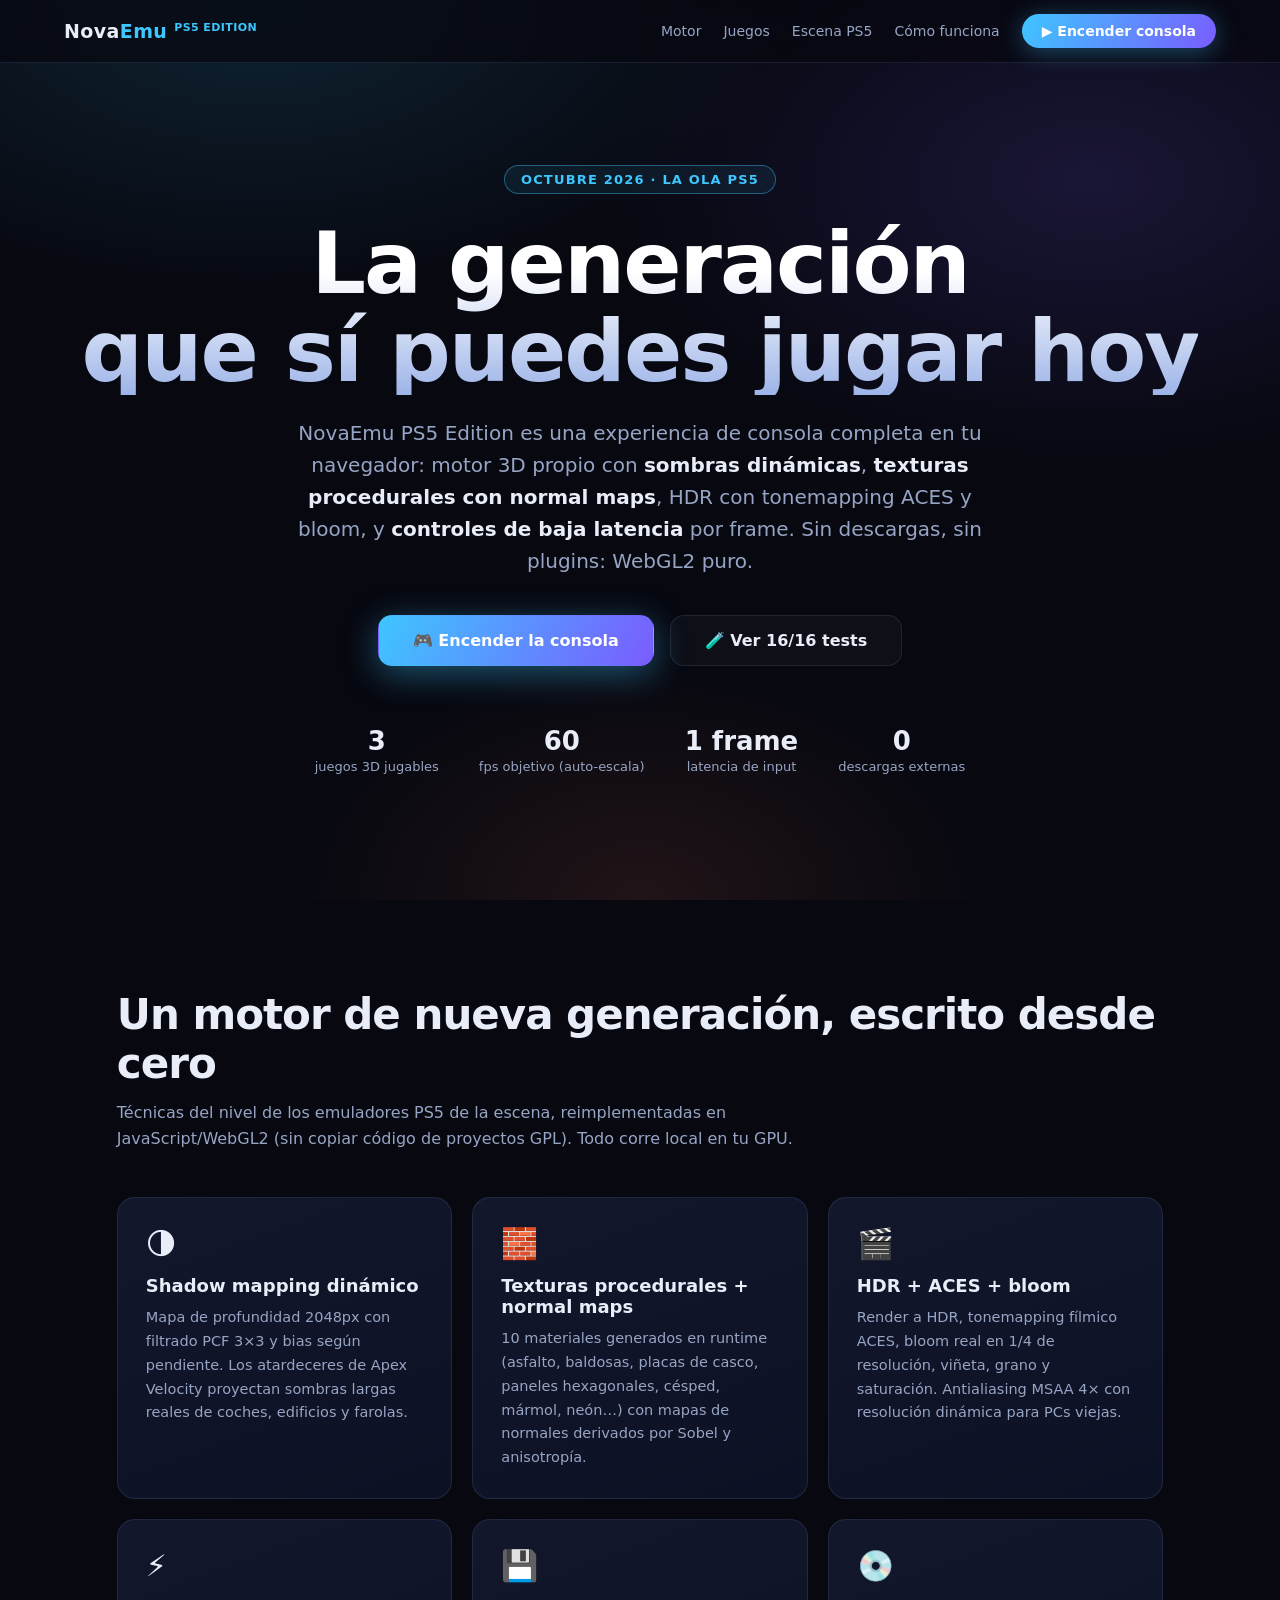
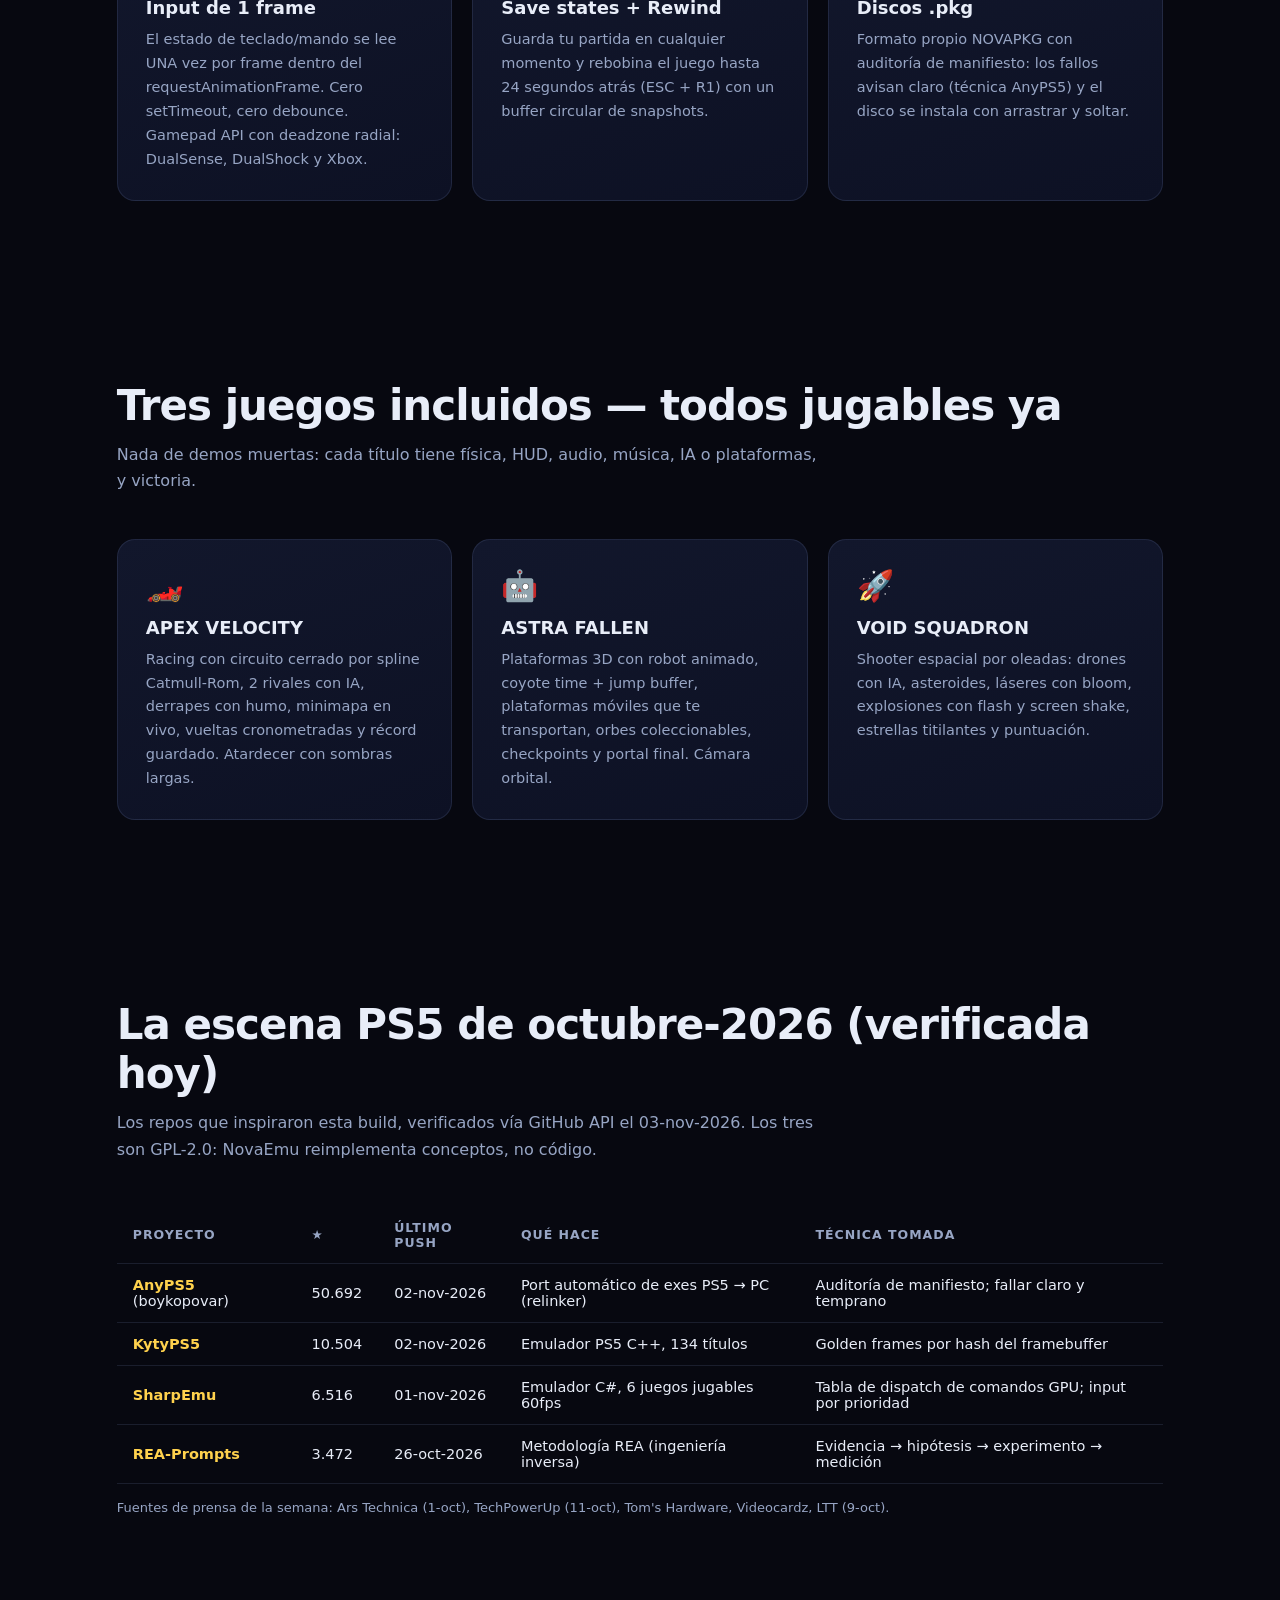
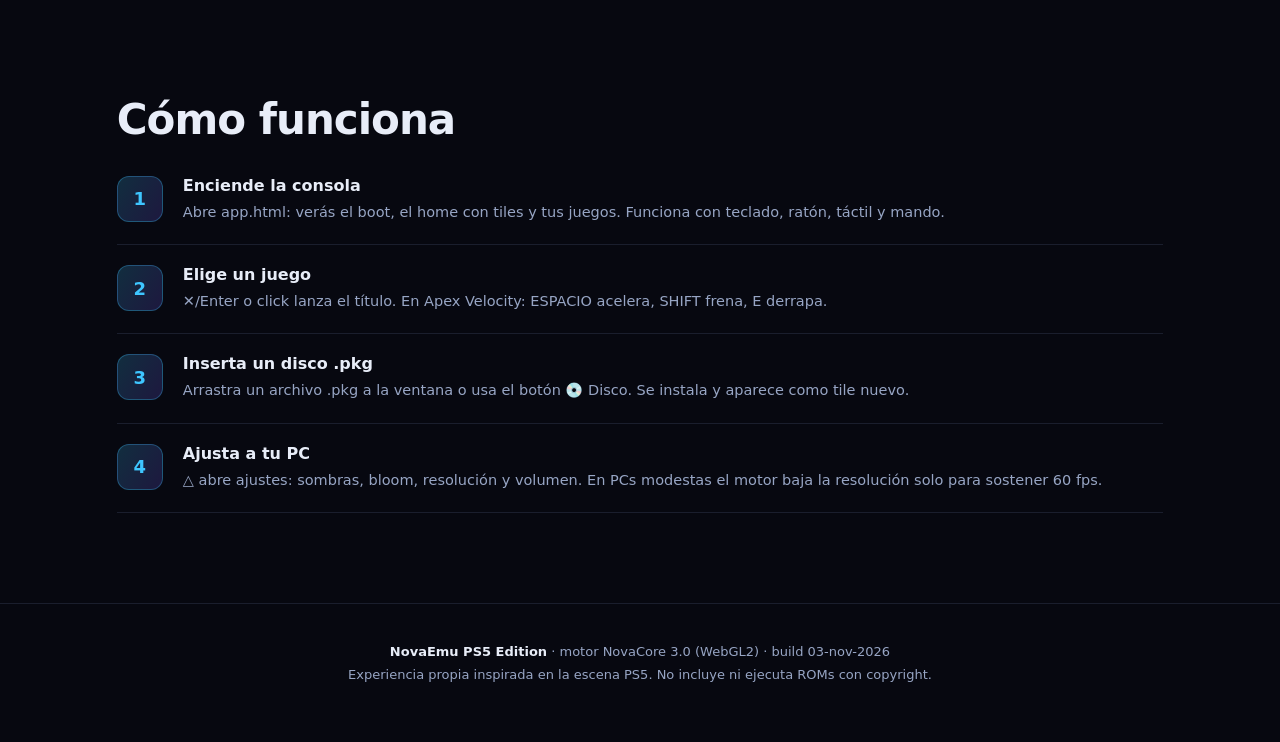
==== commit ebbd54e8: "v3.0 PS5 Edition: shadow mapping real (fix depth-texture MAG_LINEAR), texturas procedurales + normal" ====
--- a/docs/index.html
+++ b/docs/index.html
@@ -3,147 +3,115 @@
 <head>
 <meta charset="UTF-8">
 <meta name="viewport" content="width=device-width, initial-scale=1.0">
-<title>NovaEmu NG — Emulación de nueva generación en tu navegador</title>
-<link rel="stylesheet" href="assets/site.css">
+<title>NovaEmu PS5 Edition — Emulador-experiencia PS5 en tu navegador</title>
+<meta name="description" content="Motor WebGL2 con shadow mapping, texturas procedurales con normal maps, HDR + bloom, controles de baja latencia. 3 juegos 3D jugables. Inspirado en la escena PS5 de octubre-2026.">
+<link rel="icon" href="data:image/svg+xml,<svg xmlns='http://www.w3.org/2000/svg' viewBox='0 0 100 100'><text y='.9em' font-size='90'>🎮</text></svg>">
+<link rel="stylesheet" href="site.css">
 </head>
 <body>
-<header class="top">
-  <a class="logo" href="index.html">NOVA<span>EMU</span> <em>NG</em></a>
+
+<header class="land-nav">
+  <div class="land-logo">Nova<i>Emu</i> <span style="font-size:11px;color:var(--acc);vertical-align:super">PS5 EDITION</span></div>
   <nav>
-    <a href="index.html" class="active">Inicio</a>
-    <a href="console.html">Consola</a>
-    <a href="tests.html">Banco de pruebas</a>
-    <a href="https://github.com/eddyflores100-lang/novaemu" target="_blank" rel="noopener">GitHub</a>
+    <a href="#motor">Motor</a>
+    <a href="#juegos">Juegos</a>
+    <a href="#escena">Escena PS5</a>
+    <a href="#como">Cómo funciona</a>
+    <a class="land-cta" href="app.html">▶ Encender consola</a>
   </nav>
 </header>
 
 <section class="hero">
-  <h1>Emulación de <b>nueva generación</b><br>directo en tu navegador</h1>
-  <p class="lead">
-    NovaEmu NG replica el pipeline de los emuladores PS5 de 2026 —carga de paquetes, módulos con
-    fallbacks, command buffer de GPU y verificación por golden frames— y lo ejecuta sobre WebGL2.
-    Sin instalaciones, sin descargas, pensado también para PCs modestas.
-  </p>
-  <div class="badge-row">
-    <span class="badge"><b>WebGL2</b> con fallback</span>
-    <span class="badge"><b>Gamepad API</b> DualSense/Xbox</span>
-    <span class="badge"><b>60 fps</b> timestep fijo</span>
-    <span class="badge"><b>Save states</b> + rebobinado 12 s</span>
-    <span class="badge"><b>Golden frames</b> Kyty-style</span>
-    <span class="badge"><b>Auto-calidad</b> para PC vieja</span>
+  <div class="hero-badge">OCTUBRE 2026 · LA OLA PS5</div>
+  <h1>La generación<br>que sí puedes jugar hoy</h1>
+  <p class="lead">NovaEmu PS5 Edition es una experiencia de consola completa en tu navegador:
+  motor 3D propio con <b style="color:var(--txt)">sombras dinámicas</b>, <b style="color:var(--txt)">texturas procedurales con normal maps</b>,
+  HDR con tonemapping ACES y bloom, y <b style="color:var(--txt)">controles de baja latencia</b> por frame.
+  Sin descargas, sin plugins: WebGL2 puro.</p>
+  <div class="hero-btns">
+    <a class="btn primary" href="app.html">🎮 Encender la consola</a>
+    <a class="btn ghost" href="tests.html">🧪 Ver 16/16 tests</a>
   </div>
-  <div class="cta-row">
-    <a class="btn primary" href="console.html">ABRIR LA CONSOLA Y JUGAR</a>
-    <a class="btn" href="tests.html">Ver banco de pruebas</a>
+  <div class="hero-stats">
+    <div class="hstat"><b>3</b><span>juegos 3D jugables</span></div>
+    <div class="hstat"><b>60</b><span>fps objetivo (auto-escala)</span></div>
+    <div class="hstat"><b>1 frame</b><span>latencia de input</span></div>
+    <div class="hstat"><b>0</b><span>descargas externas</span></div>
   </div>
 </section>
 
-<section class="block">
-  <h2>Catálogo — 3 títulos 3D modernos</h2>
-  <p class="sub">Juegos propios de nueva generación (3D, shaders, partículas, IA) que corren por el
-  pipeline completo del emulador: cada frame pasa por el command buffer NGGPU antes de llegar a WebGL2.</p>
-  <div class="cards">
-    <div class="card">
-      <div class="cover" style="background:linear-gradient(135deg,#0f2027,#2c5364 60%,#ff9a3c)">
-        <span class="cover-title">Turbo Circuit</span><span class="cover-genre">Carreras 3D</span>
-      </div>
-      <div class="card-body"><strong>Carreras con física de derrape</strong>
-      <p>Circuito procedural por spline Catmull-Rom, 3 rivales con IA, turbo con barra recargable,
-      derrapes con humo y cámara de persecución dinámica. 3 vueltas cronometradas.</p></div>
-      <a class="card-cta" href="console.html?game=turbo-circuit" style="display:block">JUGAR</a>
-    </div>
-    <div class="card">
-      <div class="cover" style="background:linear-gradient(135deg,#0b0d2a,#41295a 60%,#4fc3f7)">
-        <span class="cover-title">Star Raid</span><span class="cover-genre">Combate espacial</span>
-      </div>
-      <div class="card-body"><strong>Caza estelar 6DOF</strong>
-      <p>Vuelo de 6 grados de libertad, oleadas enemigas con anticipación de tiro, escudos
-      regenerativos, rádar táctico, postquemador y explosiones con partículas.</p></div>
-      <a class="card-cta" href="console.html?game=star-raid" style="display:block">JUGAR</a>
-    </div>
-    <div class="card">
-      <div class="cover" style="background:linear-gradient(135deg,#2b1055,#7597de 60%,#ffb86b)">
-        <span class="cover-title">Shadow Ruins</span><span class="cover-genre">Plataformas 3D</span>
-      </div>
-      <div class="card-body"><strong>Plataformas al atardecer</strong>
-      <p>Ruinas flotantes con doble salto, coyote-time, plataformas móviles, pinchos, 10 gemas,
-      checkpoints amables y un portal final que se activa al completar la colección.</p></div>
-      <a class="card-cta" href="console.html?game=shadow-ruins" style="display:block">JUGAR</a>
-    </div>
+<section class="land-sec" id="motor">
+  <h2>Un motor de nueva generación, escrito desde cero</h2>
+  <p class="sub">Técnicas del nivel de los emuladores PS5 de la escena, reimplementadas en JavaScript/WebGL2
+  (sin copiar código de proyectos GPL). Todo corre local en tu GPU.</p>
+  <div class="grid3">
+    <div class="card"><div class="ico">🌗</div><h3>Shadow mapping dinámico</h3>
+      <p>Mapa de profundidad 2048px con filtrado PCF 3×3 y bias según pendiente. Los atardeceres de
+      Apex Velocity proyectan sombras largas reales de coches, edificios y farolas.</p></div>
+    <div class="card"><div class="ico">🧱</div><h3>Texturas procedurales + normal maps</h3>
+      <p>10 materiales generados en runtime (asfalto, baldosas, placas de casco, paneles hexagonales,
+      césped, mármol, neón…) con mapas de normales derivados por Sobel y anisotropía.</p></div>
+    <div class="card"><div class="ico">🎬</div><h3>HDR + ACES + bloom</h3>
+      <p>Render a HDR, tonemapping fílmico ACES, bloom real en 1/4 de resolución, viñeta, grano y
+      saturación. Antialiasing MSAA 4× con resolución dinámica para PCs viejas.</p></div>
+    <div class="card"><div class="ico">⚡</div><h3>Input de 1 frame</h3>
+      <p>El estado de teclado/mando se lee UNA vez por frame dentro del requestAnimationFrame.
+      Cero setTimeout, cero debounce. Gamepad API con deadzone radial: DualSense, DualShock y Xbox.</p></div>
+    <div class="card"><div class="ico">💾</div><h3>Save states + Rewind</h3>
+      <p>Guarda tu partida en cualquier momento y rebobina el juego hasta 24 segundos atrás
+      (ESC + R1) con un buffer circular de snapshots.</p></div>
+    <div class="card"><div class="ico">💿</div><h3>Discos .pkg</h3>
+      <p>Formato propio NOVAPKG con auditoría de manifiesto: los fallos avisan claro (técnica AnyPS5)
+      y el disco se instala con arrastrar y soltar.</p></div>
   </div>
 </section>
 
-<section class="block">
-  <h2>Cómo funciona — el pipeline NG</h2>
-  <p class="sub">Cada título es un paquete NovaPKG. Al arrancar, la VM resuelve sus módulos del sistema
-  con cadena de fallbacks (como hace AnyPS5 con libSceSysmodule) y el juego solo habla con la API virtual.</p>
-  <div class="pipe">
-    <div><b>1 · NovaPKG</b>Manifiesto validado (auditoría estilo AnyPS5 import_audit) + factory aislada.</div>
-    <div><b>2 · SYSMOD</b>GPU → audio → input → save: cada módulo resuelve su backend con fallbacks auditables.</div>
-    <div><b>3 · NGVM</b>Timestep fijo a 60 Hz, RNG determinista, watchdog con recuperación de crashes.</div>
-    <div><b>4 · Command buffer</b>El juego emite comandos (camera/light/mesh/points) — nunca toca WebGL.</div>
-    <div><b>5 · NGGPU → WebGL2</b>Tabla de dispatch traduce comandos al backend real (WebGL2 → WebGL1 → nulo).</div>
-    <div><b>6 · Golden frames</b>Hash FNV-1a del framebuffer comparado por el banco de pruebas tras cada cambio.</div>
+<section class="land-sec" id="juegos">
+  <h2>Tres juegos incluidos — todos jugables ya</h2>
+  <p class="sub">Nada de demos muertas: cada título tiene física, HUD, audio, música, IA o plataformas, y victoria.</p>
+  <div class="grid3">
+    <div class="card"><div class="ico">🏎️</div><h3>APEX VELOCITY</h3>
+      <p>Racing con circuito cerrado por spline Catmull-Rom, 2 rivales con IA, derrapes con humo,
+      minimapa en vivo, vueltas cronometradas y récord guardado. Atardecer con sombras largas.</p></div>
+    <div class="card"><div class="ico">🤖</div><h3>ASTRA FALLEN</h3>
+      <p>Plataformas 3D con robot animado, coyote time + jump buffer, plataformas móviles que te
+      transportan, orbes coleccionables, checkpoints y portal final. Cámara orbital.</p></div>
+    <div class="card"><div class="ico">🚀</div><h3>VOID SQUADRON</h3>
+      <p>Shooter espacial por oleadas: drones con IA, asteroides, láseres con bloom, explosiones con
+      flash y screen shake, estrellas titilantes y puntuación.</p></div>
   </div>
 </section>
 
-<section class="block">
-  <h2>La escena real que inspiró este proyecto</h2>
-  <p class="sub">Verificado el 29-oct-2026 contra la API de GitHub y la prensa especializada.
-  Estos son los proyectos de emulación PS5/Switch más activos del momento y lo que tomamos de cada uno.</p>
-  <div class="scene-grid">
-    <div class="scene-card">
-      <h3>AnyPS5</h3>
-      <div class="stars">★ 49.323</div>
-      <p>Port automático de ejecutables PS5 a Windows/Linux (no emula: relinkea). 90% de las librerías
-      del sistema implementadas. Último push: 28-oct-2026.</p>
-      <div class="meta">boykopovar/AnyPS5 · C++ · GPL-2.0</div>
-      <div class="take">→ Nos enseñó: módulos con fallbacks, auditoría de imports, frame dumps para depurar.</div>
-    </div>
-    <div class="scene-card">
-      <h3>KytyPS5</h3>
-      <div class="stars">★ 10.078</div>
-      <p>Capa de traducción PS5 para Windows/Linux/macOS: 368 juegos probados, 199 llegan a gameplay
-      (54%). Release 23-oct-2026; Beyond Good &amp; Evil in-game el 26-oct.</p>
-      <div class="meta">KytyPS5/KytyPS5 · C++ · GPL-2.0</div>
-      <div class="take">→ Nos enseñó: tests que comparan bytes CPU vs GPU (nuestros golden frames), recuperación ante crashes.</div>
-    </div>
-    <div class="scene-card">
-      <h3>SharpEmu</h3>
-      <div class="stars">★ 6.484</div>
-      <p>Emulador experimental PS5: 17 títulos llegan a gameplay, 8 corren a 60 fps. Llegó a ejecutar
-      Ghost of Yotei (1-2 fps) el 10-oct. Último push: 29-oct-2026.</p>
-      <div class="meta">SharpEmu/SharpEmu · C# · GPL-2.0</div>
-      <div class="take">→ Nos enseñó: interpreter de comandos AGC/GNM con tabla de dispatch y conformance con sentinela 0xCAFEBABE.</div>
-    </div>
-    <div class="scene-card">
-      <h3>REA-Prompts</h3>
-      <div class="stars">★ 3.109</div>
-      <p>Prompts y metodología REA (Reverse Engineer Anything) para desmontar y replicar software.
-      Licencia MIT. Último push: 26-oct-2026.</p>
-      <div class="meta">JoasASantos/REA-Prompts · MIT</div>
-      <div class="take">→ Nos enseñó: la disciplina de ingeniería inversa aplicada al estudio de los tres emuladores de arriba.</div>
-    </div>
+<section class="land-sec" id="escena">
+  <h2>La escena PS5 de octubre-2026 (verificada hoy)</h2>
+  <p class="sub">Los repos que inspiraron esta build, verificados vía GitHub API el 03-nov-2026. Los tres son GPL-2.0:
+  NovaEmu reimplementa conceptos, no código.</p>
+  <table class="scene-table">
+    <thead><tr><th>Proyecto</th><th>★</th><th>Último push</th><th>Qué hace</th><th>Técnica tomada</th></tr></thead>
+    <tbody>
+      <tr><td><b>AnyPS5</b> (boykopovar)</td><td>50.692</td><td>02-nov-2026</td><td>Port automático de exes PS5 → PC (relinker)</td><td>Auditoría de manifiesto; fallar claro y temprano</td></tr>
+      <tr><td><b>KytyPS5</b></td><td>10.504</td><td>02-nov-2026</td><td>Emulador PS5 C++, 134 títulos</td><td>Golden frames por hash del framebuffer</td></tr>
+      <tr><td><b>SharpEmu</b></td><td>6.516</td><td>01-nov-2026</td><td>Emulador C#, 6 juegos jugables 60fps</td><td>Tabla de dispatch de comandos GPU; input por prioridad</td></tr>
+      <tr><td><b>REA-Prompts</b></td><td>3.472</td><td>26-oct-2026</td><td>Metodología REA (ingeniería inversa)</td><td>Evidencia → hipótesis → experimento → medición</td></tr>
+    </tbody>
+  </table>
+  <p style="color:var(--dim);font-size:13px;margin-top:16px">Fuentes de prensa de la semana: Ars Technica (1-oct), TechPowerUp (11-oct), Tom's Hardware, Videocardz, LTT (9-oct).</p>
+</section>
+
+<section class="land-sec" id="como">
+  <h2>Cómo funciona</h2>
+  <div class="steps">
+    <div class="step"><div><h4>Enciende la consola</h4><p>Abre app.html: verás el boot, el home con tiles y tus juegos. Funciona con teclado, ratón, táctil y mando.</p></div></div>
+    <div class="step"><div><h4>Elige un juego</h4><p>✕/Enter o click lanza el título. En Apex Velocity: ESPACIO acelera, SHIFT frena, E derrapa.</p></div></div>
+    <div class="step"><div><h4>Inserta un disco .pkg</h4><p>Arrastra un archivo .pkg a la ventana o usa el botón 💿 Disco. Se instala y aparece como tile nuevo.</p></div></div>
+    <div class="step"><div><h4>Ajusta a tu PC</h4><p>△ abre ajustes: sombras, bloom, resolución y volumen. En PCs modestas el motor baja la resolución solo para sostener 60 fps.</p></div></div>
   </div>
 </section>
 
-<section class="block">
-  <div class="note">
-    <b>Nota honesta de alcance:</b> los juegos comerciales de PS5/Xbox Series/Switch son binarios
-    x86-64/ARM64 con decenas de GB que exigen las herramientas de escritorio de la escena (AnyPS5,
-    KytyPS5, SharpEmu) sobre hardware potente — ningún navegador del mundo los ejecuta hoy, y distribuir
-    sus imágenes sería piratería. NovaEmu NG trae al navegador la <b>arquitectura de esa generación</b>:
-    su pipeline, sus técnicas de robustez y su forma de probarse, con un catálogo 3D propio jugable y
-    soporte para paquetes NovaPKG creados por la comunidad. Si quieres correr juegos retail de PS5,
-    usa los proyectos de la escena enlazados arriba.
-  </div>
-</section>
-
-<footer class="foot">
-  <span>NovaEmu NG — construido con ingeniería inversa metodológica (REA) sobre la escena oct-2026</span>
-  <a href="https://github.com/eddyflores100-lang/novaemu" target="_blank" rel="noopener">github.com/eddyflores100-lang/novaemu</a>
+<footer class="land-foot">
+  <p><b>NovaEmu PS5 Edition</b> · motor NovaCore 3.0 (WebGL2) · build 03-nov-2026</p>
+  <p style="margin-top:8px">Experiencia propia inspirada en la escena PS5. No incluye ni ejecuta ROMs con copyright.</p>
 </footer>
 
-<script src="assets/site.js"></script>
 </body>
 </html>
--- a/docs/site.css
+++ b/docs/site.css
@@ -0,0 +1,308 @@
+/* ============================================================
+   NovaEmu PS5 Edition — Estilos (landing + consola)
+   ============================================================ */
+:root {
+  --bg: #070810;
+  --bg2: #0d1022;
+  --card: #12172c;
+  --line: rgba(140, 160, 220, 0.14);
+  --txt: #e8edf8;
+  --dim: #97a5c4;
+  --acc: #3ec6ff;
+  --acc2: #7a5cff;
+  --gold: #ffd24d;
+  --danger: #ff5d6c;
+  --radius: 18px;
+}
+* { margin: 0; padding: 0; box-sizing: border-box; }
+html { scroll-behavior: smooth; }
+body {
+  font-family: 'Inter', 'Segoe UI', system-ui, -apple-system, sans-serif;
+  background: var(--bg);
+  color: var(--txt);
+  -webkit-font-smoothing: antialiased;
+  overflow-x: hidden;
+}
+button { font-family: inherit; cursor: pointer; }
+a { color: var(--acc); text-decoration: none; }
+
+/* ============ LANDING ============ */
+.land-nav {
+  position: fixed; top: 0; left: 0; right: 0; z-index: 50;
+  display: flex; align-items: center; justify-content: space-between;
+  padding: 14px 5vw;
+  background: rgba(7, 8, 16, 0.72);
+  backdrop-filter: blur(14px);
+  border-bottom: 1px solid var(--line);
+}
+.land-logo { font-weight: 800; font-size: 19px; letter-spacing: 0.4px; }
+.land-logo i { color: var(--acc); font-style: normal; }
+.land-nav nav { display: flex; gap: 22px; align-items: center; font-size: 14px; }
+.land-nav nav a { color: var(--dim); transition: color .2s; }
+.land-nav nav a:hover { color: var(--txt); }
+.land-cta {
+  background: linear-gradient(120deg, var(--acc), var(--acc2));
+  color: #fff !important; padding: 9px 20px; border-radius: 999px; font-weight: 700;
+  box-shadow: 0 4px 24px rgba(62, 198, 255, 0.35);
+}
+.hero {
+  position: relative; min-height: 100vh;
+  display: flex; flex-direction: column; justify-content: center; align-items: center;
+  text-align: center; padding: 120px 6vw 80px;
+  background:
+    radial-gradient(900px 500px at 20% 0%, rgba(62, 198, 255, 0.14), transparent 60%),
+    radial-gradient(800px 480px at 85% 20%, rgba(122, 92, 255, 0.16), transparent 60%),
+    radial-gradient(600px 400px at 50% 100%, rgba(255, 122, 89, 0.10), transparent 60%);
+  overflow: hidden;
+}
+.hero-badge {
+  border: 1px solid rgba(62, 198, 255, 0.4); color: var(--acc);
+  padding: 6px 16px; border-radius: 999px; font-size: 13px; font-weight: 600;
+  letter-spacing: 1.2px; margin-bottom: 26px;
+  background: rgba(62, 198, 255, 0.08);
+}
+.hero h1 {
+  font-size: clamp(42px, 7vw, 86px); font-weight: 900; line-height: 1.02;
+  letter-spacing: -2px; margin-bottom: 22px;
+  background: linear-gradient(180deg, #fff 30%, #9db4e8);
+  -webkit-background-clip: text; background-clip: text; color: transparent;
+}
+.hero p.lead { font-size: clamp(16px, 2vw, 20px); color: var(--dim); max-width: 720px; line-height: 1.6; margin-bottom: 38px; }
+.hero-btns { display: flex; gap: 16px; flex-wrap: wrap; justify-content: center; }
+.btn {
+  padding: 15px 34px; border-radius: 14px; font-size: 16px; font-weight: 700;
+  border: 1px solid transparent; transition: transform .15s ease, box-shadow .2s;
+}
+.btn.primary {
+  background: linear-gradient(120deg, var(--acc), var(--acc2)); color: #fff;
+  box-shadow: 0 8px 34px rgba(62, 198, 255, 0.4);
+}
+.btn.primary:hover { transform: translateY(-2px); box-shadow: 0 12px 44px rgba(62, 198, 255, 0.55); }
+.btn.ghost { border-color: var(--line); color: var(--txt); background: rgba(255,255,255,0.03); }
+.btn.ghost:hover { border-color: var(--acc); }
+.hero-stats { display: flex; gap: 40px; margin-top: 60px; flex-wrap: wrap; justify-content: center; }
+.hstat b { font-size: 26px; display: block; }
+.hstat span { color: var(--dim); font-size: 13px; }
+
+section.land-sec { padding: 90px 6vw; max-width: 1200px; margin: 0 auto; }
+.land-sec > h2 { font-size: clamp(28px, 4vw, 42px); font-weight: 800; letter-spacing: -1px; margin-bottom: 12px; }
+.land-sec > p.sub { color: var(--dim); margin-bottom: 44px; max-width: 700px; line-height: 1.65; }
+.grid3 { display: grid; grid-template-columns: repeat(auto-fit, minmax(280px, 1fr)); gap: 20px; }
+.card {
+  background: linear-gradient(160deg, var(--card), #0d1124);
+  border: 1px solid var(--line); border-radius: var(--radius);
+  padding: 28px; transition: transform .2s, border-color .2s;
+}
+.card:hover { transform: translateY(-4px); border-color: rgba(62, 198, 255, 0.4); }
+.card .ico { font-size: 30px; margin-bottom: 14px; }
+.card h3 { font-size: 18px; margin-bottom: 10px; }
+.card p { color: var(--dim); font-size: 14.5px; line-height: 1.65; }
+
+.scene-table { width: 100%; border-collapse: collapse; font-size: 14.5px; }
+.scene-table th, .scene-table td { text-align: left; padding: 13px 16px; border-bottom: 1px solid var(--line); }
+.scene-table th { color: var(--dim); font-weight: 600; font-size: 12.5px; text-transform: uppercase; letter-spacing: 1px; }
+.scene-table td b { color: var(--gold); }
+.scene-table tr:hover td { background: rgba(62, 198, 255, 0.04); }
+
+.steps { counter-reset: st; }
+.step { display: flex; gap: 20px; padding: 20px 0; border-bottom: 1px solid var(--line); }
+.step::before {
+  counter-increment: st; content: counter(st);
+  flex: 0 0 44px; height: 44px; border-radius: 12px;
+  display: flex; align-items: center; justify-content: center;
+  background: linear-gradient(120deg, rgba(62,198,255,.2), rgba(122,92,255,.2));
+  color: var(--acc); font-weight: 800; font-size: 18px;
+  border: 1px solid rgba(62, 198, 255, 0.3);
+}
+.step h4 { margin-bottom: 6px; }
+.step p { color: var(--dim); font-size: 14.5px; line-height: 1.6; }
+
+.land-foot { padding: 40px 6vw 60px; color: var(--dim); font-size: 13px; text-align: center; border-top: 1px solid var(--line); }
+.land-foot b { color: var(--txt); }
+
+/* ============ CONSOLA (app.html) ============ */
+.app-body { overflow: hidden; height: 100vh; }
+#nv-canvas {
+  position: fixed; inset: 0; width: 100vw; height: 100vh; display: block;
+  background: #000; z-index: 1; touch-action: none;
+}
+#nv-bg { position: fixed; inset: 0; z-index: 0; width: 100vw; height: 100vh; }
+.hidden { display: none !important; }
+
+/* boot */
+#nv-boot {
+  position: fixed; inset: 0; z-index: 100; background: #000;
+  display: flex; align-items: center; justify-content: center;
+  transition: opacity .6s;
+}
+.boot-logo { text-align: center; }
+.boot-sym { font-size: 44px; color: var(--acc); letter-spacing: 6px; animation: pulse 1.6s infinite; }
+.boot-name { font-size: 34px; font-weight: 900; margin-top: 10px; letter-spacing: 2px; }
+.boot-sub { color: var(--dim); letter-spacing: 8px; font-size: 13px; margin-top: 6px; }
+.boot-bar { width: 220px; height: 3px; background: #1c2340; border-radius: 3px; margin: 26px auto 0; overflow: hidden; }
+.boot-bar i { display: block; height: 100%; width: 40%; background: linear-gradient(90deg, var(--acc), var(--acc2)); animation: slide 1.4s infinite; }
+@keyframes pulse { 50% { opacity: 0.55; } }
+@keyframes slide { from { transform: translateX(-100%); } to { transform: translateX(320%); } }
+
+/* home */
+#nv-home { position: fixed; inset: 0; z-index: 10; display: flex; flex-direction: column; }
+.nv-top { display: flex; justify-content: space-between; align-items: center; padding: 22px 4vw 8px; }
+.nv-user { display: flex; align-items: center; gap: 12px; font-weight: 600; font-size: 14px; }
+.nv-avatar {
+  width: 40px; height: 40px; border-radius: 50%;
+  background: linear-gradient(135deg, var(--acc), var(--acc2));
+  display: flex; align-items: center; justify-content: center; font-weight: 800;
+  box-shadow: 0 0 0 2px rgba(62, 198, 255, 0.35);
+}
+.nv-funcs { display: flex; gap: 8px; }
+.nv-func {
+  background: rgba(255,255,255,0.05); border: 1px solid var(--line);
+  width: 62px; height: 58px; border-radius: 14px; color: var(--txt);
+  font-size: 20px; display: flex; flex-direction: column; align-items: center; justify-content: center;
+  transition: all .18s;
+}
+.nv-func label { font-size: 9.5px; color: var(--dim); margin-top: 2px; cursor: pointer; }
+.nv-func:hover { background: rgba(62, 198, 255, 0.12); border-color: var(--acc); transform: translateY(-2px); }
+
+.nv-main { flex: 1; display: flex; flex-direction: column; justify-content: flex-end; padding: 0 4vw 3vh; }
+.nv-info { margin-bottom: 3vh; max-width: 640px; }
+.nv-info h1 { font-size: clamp(28px, 4.4vw, 52px); font-weight: 900; letter-spacing: -1px; text-shadow: 0 4px 30px rgba(0,0,0,0.6); }
+.nv-info p { color: var(--acc); font-size: 15px; margin-top: 6px; font-weight: 600; }
+.nv-controls { display: grid; grid-template-columns: auto 1fr; gap: 4px 14px; margin-top: 14px; font-size: 13px; color: var(--dim); }
+.nv-controls .k { color: var(--txt); background: rgba(255,255,255,0.07); padding: 2px 9px; border-radius: 7px; border: 1px solid var(--line); font-size: 12px; white-space: nowrap; }
+
+.nv-row { display: flex; gap: 20px; align-items: flex-end; overflow-x: auto; padding: 14px 6px 18px; scrollbar-width: none; }
+.nv-row::-webkit-scrollbar { display: none; }
+.nv-tile {
+  flex: 0 0 190px; border-radius: 16px; overflow: hidden; position: relative;
+  border: 2.5px solid transparent; cursor: pointer;
+  transition: transform .22s cubic-bezier(.2,.9,.3,1.4), box-shadow .22s, border-color .22s;
+  box-shadow: 0 10px 34px rgba(0,0,0,0.55);
+}
+.nv-tile canvas { width: 100%; display: block; }
+.nv-tile:hover { transform: translateY(-8px); }
+.nv-tile.focus {
+  transform: scale(1.13) translateY(-10px);
+  border-color: rgba(255, 255, 255, 0.9);
+  box-shadow: 0 0 0 5px rgba(62, 198, 255, 0.28), 0 22px 60px rgba(62, 198, 255, 0.3);
+  z-index: 2;
+}
+.nv-hints { display: flex; gap: 26px; color: var(--dim); font-size: 13px; flex-wrap: wrap; }
+.nv-hints b { color: var(--txt); background: rgba(255,255,255,0.08); padding: 2px 9px; border-radius: 7px; border: 1px solid var(--line); font-weight: 700; }
+.nv-dragtip { margin-left: auto; font-size: 12px; opacity: 0.7; }
+
+/* HUD */
+#nv-hud { position: fixed; inset: 0; z-index: 20; pointer-events: none; font-size: 15px; }
+.hud-tl { position: absolute; top: 22px; left: 26px; font-weight: 700; text-shadow: 0 2px 8px #000; }
+.hud-tr { position: absolute; top: 22px; right: 26px; font-weight: 700; color: var(--dim); text-shadow: 0 2px 8px #000; }
+.hud-speed { position: absolute; bottom: 26px; right: 34px; text-align: right; text-shadow: 0 2px 10px #000; }
+.hud-speed b { font-size: 54px; font-weight: 900; letter-spacing: -2px; }
+.hud-speed span { display: block; color: var(--dim); font-size: 13px; letter-spacing: 3px; }
+#nv-minimap { position: absolute; bottom: 20px; left: 22px; opacity: 0.92; filter: drop-shadow(0 4px 14px rgba(0,0,0,0.6)); }
+.hud-count {
+  position: absolute; top: 34%; left: 50%; transform: translate(-50%, -50%);
+  font-size: 110px; font-weight: 900; color: #fff;
+  text-shadow: 0 0 44px rgba(62, 198, 255, 0.9), 0 4px 12px #000;
+  animation: countPop .9s ease;
+}
+.hud-count.go { color: var(--gold); text-shadow: 0 0 50px rgba(255, 210, 77, 0.95), 0 4px 12px #000; }
+@keyframes countPop { from { transform: translate(-50%, -50%) scale(1.6); opacity: 0; } }
+.hud-panel {
+  position: absolute; top: 50%; left: 50%; transform: translate(-50%, -50%);
+  background: rgba(10, 14, 30, 0.88); border: 1px solid rgba(62, 198, 255, 0.35);
+  backdrop-filter: blur(10px); padding: 34px 48px; border-radius: 20px; text-align: center;
+  box-shadow: 0 24px 80px rgba(0,0,0,0.7);
+}
+.hud-panel h2 { font-size: 30px; margin-bottom: 10px; color: var(--acc); }
+.hud-panel .hint { color: var(--dim); font-size: 13px; margin-top: 14px; }
+.hud-hint-bottom { position: absolute; bottom: 18px; left: 50%; transform: translateX(-50%); color: rgba(255,255,255,0.55); font-size: 12.5px; text-shadow: 0 2px 6px #000; }
+
+#nv-fps {
+  position: fixed; top: 12px; left: 50%; transform: translateX(-50%); z-index: 40;
+  background: rgba(0,0,0,0.55); color: #7fe0ff; padding: 4px 12px; border-radius: 8px;
+  font-size: 12.5px; font-weight: 700; display: none;
+}
+#nv-rewind {
+  position: fixed; top: 16px; right: 20px; z-index: 40; display: none;
+  color: var(--gold); font-weight: 800; letter-spacing: 2px;
+  text-shadow: 0 0 20px rgba(255, 210, 77, 0.8);
+}
+#nv-rewind.show { display: block; animation: pulse 0.7s infinite; }
+#nv-toast {
+  position: fixed; bottom: 30px; left: 50%; transform: translate(-50%, 20px); z-index: 90;
+  background: rgba(14, 20, 40, 0.92); border: 1px solid rgba(62, 198, 255, 0.4);
+  padding: 12px 24px; border-radius: 12px; opacity: 0; pointer-events: none;
+  transition: all .25s; font-size: 14px; font-weight: 600;
+}
+#nv-toast.show { opacity: 1; transform: translate(-50%, 0); }
+#nv-toast.err { border-color: var(--danger); color: #ffb3ba; }
+
+/* pausa */
+#nv-pause {
+  position: fixed; inset: 0; z-index: 60; background: rgba(4, 6, 14, 0.66);
+  backdrop-filter: blur(8px); display: flex; align-items: center; justify-content: center;
+}
+.pause-box {
+  background: linear-gradient(165deg, #141a36, #0d1124);
+  border: 1px solid var(--line); border-radius: 22px; padding: 34px;
+  width: min(400px, 90vw); box-shadow: 0 30px 90px rgba(0,0,0,0.8);
+}
+.pause-box h2 { text-align: center; letter-spacing: 6px; font-size: 20px; color: var(--acc); margin-bottom: 22px; }
+.pause-box button {
+  width: 100%; padding: 13px 16px; margin: 7px 0; border-radius: 12px;
+  background: rgba(255,255,255,0.05); border: 1px solid var(--line);
+  color: var(--txt); font-size: 15px; font-weight: 600; text-align: left;
+  transition: all .15s;
+}
+.pause-box button:hover { background: rgba(62, 198, 255, 0.12); border-color: var(--acc); transform: translateX(4px); }
+.pause-box button.danger:hover { background: rgba(255, 93, 108, 0.14); border-color: var(--danger); }
+.pause-hint { color: var(--dim); font-size: 12px; text-align: center; margin-top: 14px; }
+
+/* paneles */
+.nv-panel {
+  position: fixed; inset: 0; z-index: 70; background: rgba(4, 6, 14, 0.6);
+  backdrop-filter: blur(6px); display: none; align-items: center; justify-content: center;
+}
+.nv-panel.open { display: flex; }
+.panel-box {
+  background: linear-gradient(165deg, #141a36, #0d1124);
+  border: 1px solid var(--line); border-radius: 20px; padding: 26px;
+  width: min(540px, 92vw); max-height: 86vh; overflow: auto;
+}
+.panel-box h3 { display: flex; justify-content: space-between; align-items: center; font-size: 18px; margin-bottom: 16px; }
+.panel-box .x { background: none; border: none; color: var(--dim); font-size: 18px; }
+.panel-box .x:hover { color: var(--txt); }
+.panel-note { color: var(--dim); font-size: 12.5px; line-height: 1.6; margin-top: 12px; }
+.set-row { display: flex; align-items: center; justify-content: space-between; gap: 16px; padding: 11px 0; border-bottom: 1px solid var(--line); }
+.set-row label { font-size: 14.5px; }
+.set-row input[type=range] { width: 200px; accent-color: var(--acc); }
+.set-row select, .set-row input[type=checkbox] { accent-color: var(--acc); background: #1a2142; color: var(--txt); border: 1px solid var(--line); padding: 6px 10px; border-radius: 8px; }
+#ctl-canvas { width: 100%; border-radius: 12px; border: 1px solid var(--line); }
+
+/* táctil */
+.nv-touch { position: fixed; inset: 0; z-index: 30; pointer-events: none; }
+.tpad { position: absolute; left: 4vw; bottom: 6vh; width: 120px; height: 120px; border-radius: 50%; border: 2px solid rgba(255,255,255,0.25); background: rgba(255,255,255,0.05); }
+.tbtn {
+  position: absolute; pointer-events: auto; width: 74px; height: 74px; border-radius: 50%;
+  border: 2px solid rgba(255,255,255,0.3); background: rgba(255,255,255,0.08);
+  color: #fff; font-size: 24px; font-weight: 800;
+}
+.tbtn.on { background: rgba(62, 198, 255, 0.45); }
+.tA { right: 5vw; bottom: 12vh; }
+.tB { right: 16vw; bottom: 5vh; }
+
+/* fatal */
+.nv-fatal {
+  position: fixed; inset: 0; z-index: 200; background: rgba(0,0,0,0.9);
+  display: flex; align-items: center; justify-content: center; text-align: center; padding: 20px;
+}
+.nv-fatal-box { max-width: 520px; border: 1px solid var(--danger); border-radius: 18px; padding: 34px; background: #180d12; }
+.nv-fatal-box h2 { color: var(--danger); margin-bottom: 12px; font-size: 20px; }
+.nv-fatal-box p { color: var(--dim); line-height: 1.6; }
+
+@media (max-width: 700px) {
+  .nv-tile { flex-basis: 130px; }
+  .hud-speed b { font-size: 36px; }
+  #nv-minimap { width: 96px; height: 96px; }
+  .nv-func { width: 50px; height: 48px; font-size: 16px; }
+}
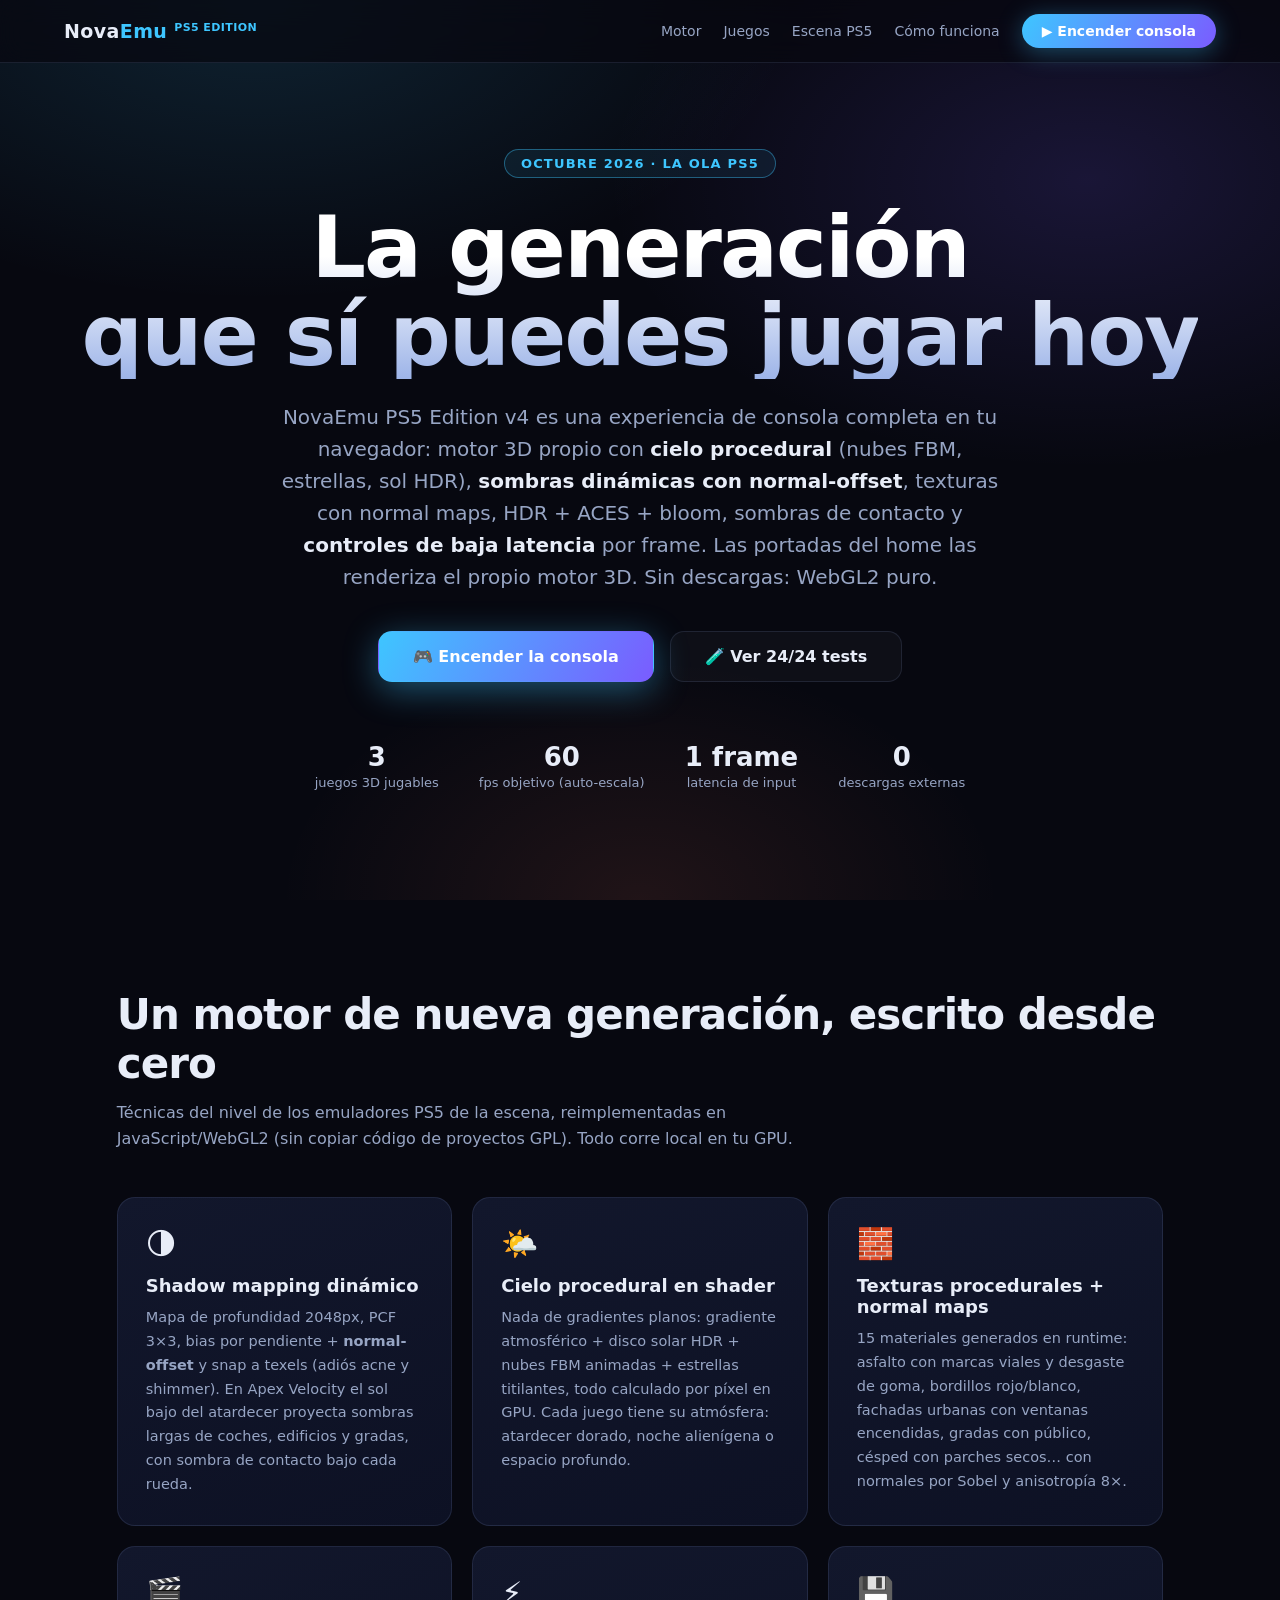
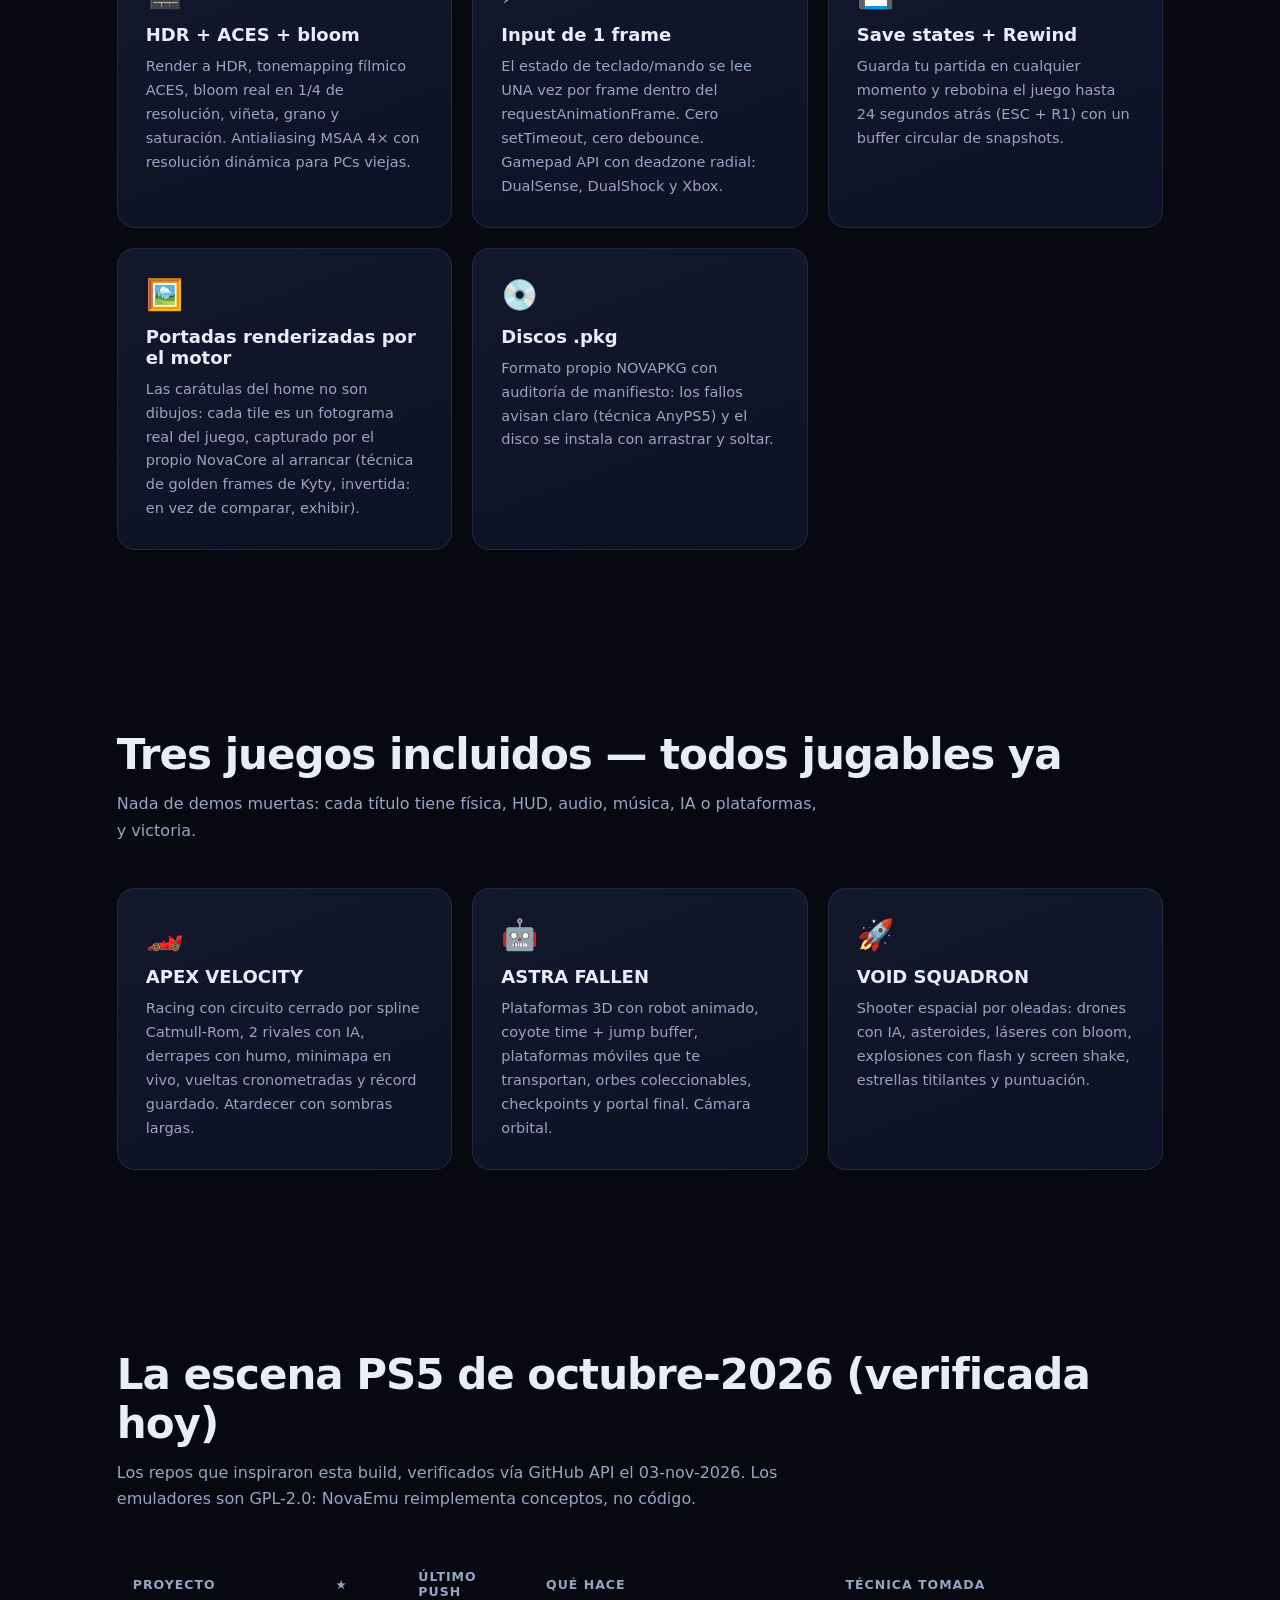
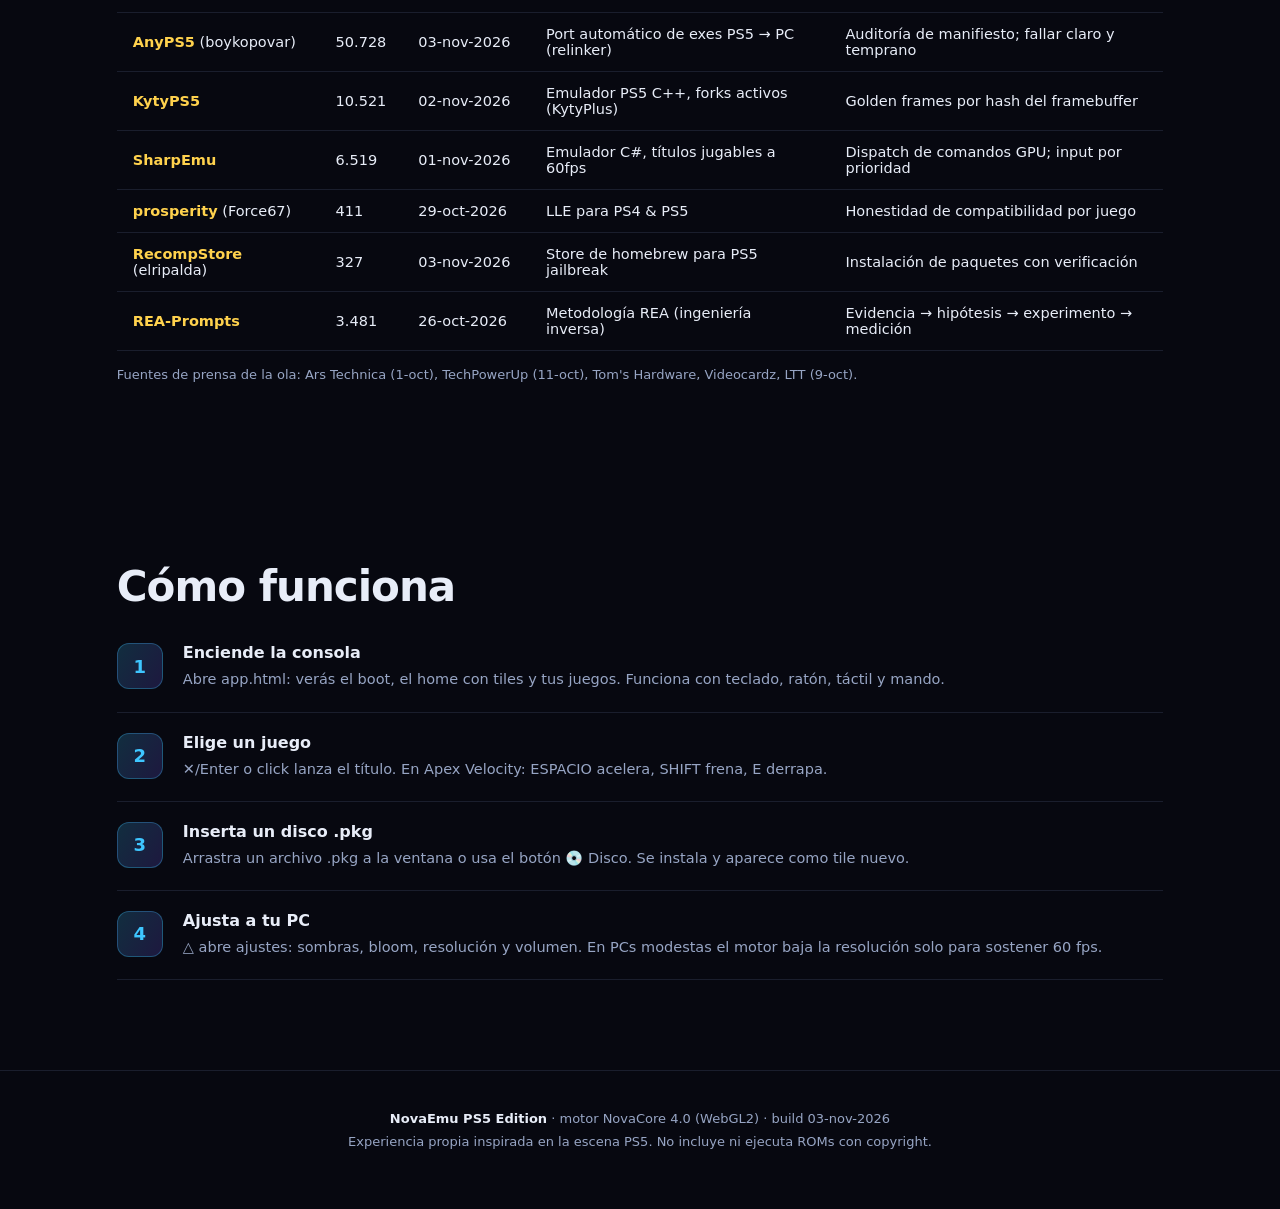
==== commit e6c03469: "v4.0 NovaRender: cielo procedural FBM+estrellas+sol HDR, sombras con normal-offset y texel-snap, som" ====
--- a/docs/index.html
+++ b/docs/index.html
@@ -3,8 +3,8 @@
 <head>
 <meta charset="UTF-8">
 <meta name="viewport" content="width=device-width, initial-scale=1.0">
-<title>NovaEmu PS5 Edition — Emulador-experiencia PS5 en tu navegador</title>
-<meta name="description" content="Motor WebGL2 con shadow mapping, texturas procedurales con normal maps, HDR + bloom, controles de baja latencia. 3 juegos 3D jugables. Inspirado en la escena PS5 de octubre-2026.">
+<title>NovaEmu PS5 Edition v4 — Emulador-experiencia PS5 en tu navegador</title>
+<meta name="description" content="Motor WebGL2 con cielo procedural (nubes FBM + estrellas), shadow mapping con normal-offset, texturas procedurales con normal maps, HDR + ACES + bloom, sombras de contacto y controles de baja latencia. 3 juegos 3D jugables con portadas renderizadas por el motor real. Inspirado en la escena PS5 de octubre-2026.">
 <link rel="icon" href="data:image/svg+xml,<svg xmlns='http://www.w3.org/2000/svg' viewBox='0 0 100 100'><text y='.9em' font-size='90'>🎮</text></svg>">
 <link rel="stylesheet" href="site.css">
 </head>
@@ -24,13 +24,14 @@
 <section class="hero">
   <div class="hero-badge">OCTUBRE 2026 · LA OLA PS5</div>
   <h1>La generación<br>que sí puedes jugar hoy</h1>
-  <p class="lead">NovaEmu PS5 Edition es una experiencia de consola completa en tu navegador:
-  motor 3D propio con <b style="color:var(--txt)">sombras dinámicas</b>, <b style="color:var(--txt)">texturas procedurales con normal maps</b>,
-  HDR con tonemapping ACES y bloom, y <b style="color:var(--txt)">controles de baja latencia</b> por frame.
-  Sin descargas, sin plugins: WebGL2 puro.</p>
+  <p class="lead">NovaEmu PS5 Edition v4 es una experiencia de consola completa en tu navegador:
+  motor 3D propio con <b style="color:var(--txt)">cielo procedural</b> (nubes FBM, estrellas, sol HDR),
+  <b style="color:var(--txt)">sombras dinámicas con normal-offset</b>, texturas con normal maps,
+  HDR + ACES + bloom, sombras de contacto y <b style="color:var(--txt)">controles de baja latencia</b> por frame.
+  Las portadas del home las renderiza el propio motor 3D. Sin descargas: WebGL2 puro.</p>
   <div class="hero-btns">
     <a class="btn primary" href="app.html">🎮 Encender la consola</a>
-    <a class="btn ghost" href="tests.html">🧪 Ver 16/16 tests</a>
+    <a class="btn ghost" href="tests.html">🧪 Ver 24/24 tests</a>
   </div>
   <div class="hero-stats">
     <div class="hstat"><b>3</b><span>juegos 3D jugables</span></div>
@@ -46,11 +47,17 @@
   (sin copiar código de proyectos GPL). Todo corre local en tu GPU.</p>
   <div class="grid3">
     <div class="card"><div class="ico">🌗</div><h3>Shadow mapping dinámico</h3>
-      <p>Mapa de profundidad 2048px con filtrado PCF 3×3 y bias según pendiente. Los atardeceres de
-      Apex Velocity proyectan sombras largas reales de coches, edificios y farolas.</p></div>
+      <p>Mapa de profundidad 2048px, PCF 3×3, bias por pendiente + <b>normal-offset</b> y snap a texels
+      (adiós acne y shimmer). En Apex Velocity el sol bajo del atardecer proyecta sombras largas de coches,
+      edificios y gradas, con sombra de contacto bajo cada rueda.</p></div>
+    <div class="card"><div class="ico">🌤️</div><h3>Cielo procedural en shader</h3>
+      <p>Nada de gradientes planos: gradiente atmosférico + disco solar HDR + nubes FBM animadas
+      + estrellas titilantes, todo calculado por píxel en GPU. Cada juego tiene su atmósfera:
+      atardecer dorado, noche alienígena o espacio profundo.</p></div>
     <div class="card"><div class="ico">🧱</div><h3>Texturas procedurales + normal maps</h3>
-      <p>10 materiales generados en runtime (asfalto, baldosas, placas de casco, paneles hexagonales,
-      césped, mármol, neón…) con mapas de normales derivados por Sobel y anisotropía.</p></div>
+      <p>15 materiales generados en runtime: asfalto con marcas viales y desgaste de goma, bordillos
+      rojo/blanco, fachadas urbanas con ventanas encendidas, gradas con público, césped con parches
+      secos… con normales por Sobel y anisotropía 8×.</p></div>
     <div class="card"><div class="ico">🎬</div><h3>HDR + ACES + bloom</h3>
       <p>Render a HDR, tonemapping fílmico ACES, bloom real en 1/4 de resolución, viñeta, grano y
       saturación. Antialiasing MSAA 4× con resolución dinámica para PCs viejas.</p></div>
@@ -60,6 +67,10 @@
     <div class="card"><div class="ico">💾</div><h3>Save states + Rewind</h3>
       <p>Guarda tu partida en cualquier momento y rebobina el juego hasta 24 segundos atrás
       (ESC + R1) con un buffer circular de snapshots.</p></div>
+    <div class="card"><div class="ico">🖼️</div><h3>Portadas renderizadas por el motor</h3>
+      <p>Las carátulas del home no son dibujos: cada tile es un fotograma real del juego, capturado
+      por el propio NovaCore al arrancar (técnica de golden frames de Kyty, invertida: en vez de
+      comparar, exhibir).</p></div>
     <div class="card"><div class="ico">💿</div><h3>Discos .pkg</h3>
       <p>Formato propio NOVAPKG con auditoría de manifiesto: los fallos avisan claro (técnica AnyPS5)
       y el disco se instala con arrastrar y soltar.</p></div>
@@ -84,18 +95,20 @@
 
 <section class="land-sec" id="escena">
   <h2>La escena PS5 de octubre-2026 (verificada hoy)</h2>
-  <p class="sub">Los repos que inspiraron esta build, verificados vía GitHub API el 03-nov-2026. Los tres son GPL-2.0:
-  NovaEmu reimplementa conceptos, no código.</p>
+  <p class="sub">Los repos que inspiraron esta build, verificados vía GitHub API el 03-nov-2026.
+  Los emuladores son GPL-2.0: NovaEmu reimplementa conceptos, no código.</p>
   <table class="scene-table">
     <thead><tr><th>Proyecto</th><th>★</th><th>Último push</th><th>Qué hace</th><th>Técnica tomada</th></tr></thead>
     <tbody>
-      <tr><td><b>AnyPS5</b> (boykopovar)</td><td>50.692</td><td>02-nov-2026</td><td>Port automático de exes PS5 → PC (relinker)</td><td>Auditoría de manifiesto; fallar claro y temprano</td></tr>
-      <tr><td><b>KytyPS5</b></td><td>10.504</td><td>02-nov-2026</td><td>Emulador PS5 C++, 134 títulos</td><td>Golden frames por hash del framebuffer</td></tr>
-      <tr><td><b>SharpEmu</b></td><td>6.516</td><td>01-nov-2026</td><td>Emulador C#, 6 juegos jugables 60fps</td><td>Tabla de dispatch de comandos GPU; input por prioridad</td></tr>
-      <tr><td><b>REA-Prompts</b></td><td>3.472</td><td>26-oct-2026</td><td>Metodología REA (ingeniería inversa)</td><td>Evidencia → hipótesis → experimento → medición</td></tr>
+      <tr><td><b>AnyPS5</b> (boykopovar)</td><td>50.728</td><td>03-nov-2026</td><td>Port automático de exes PS5 → PC (relinker)</td><td>Auditoría de manifiesto; fallar claro y temprano</td></tr>
+      <tr><td><b>KytyPS5</b></td><td>10.521</td><td>02-nov-2026</td><td>Emulador PS5 C++, forks activos (KytyPlus)</td><td>Golden frames por hash del framebuffer</td></tr>
+      <tr><td><b>SharpEmu</b></td><td>6.519</td><td>01-nov-2026</td><td>Emulador C#, títulos jugables a 60fps</td><td>Dispatch de comandos GPU; input por prioridad</td></tr>
+      <tr><td><b>prosperity</b> (Force67)</td><td>411</td><td>29-oct-2026</td><td>LLE para PS4 & PS5</td><td>Honestidad de compatibilidad por juego</td></tr>
+      <tr><td><b>RecompStore</b> (elripalda)</td><td>327</td><td>03-nov-2026</td><td>Store de homebrew para PS5 jailbreak</td><td>Instalación de paquetes con verificación</td></tr>
+      <tr><td><b>REA-Prompts</b></td><td>3.481</td><td>26-oct-2026</td><td>Metodología REA (ingeniería inversa)</td><td>Evidencia → hipótesis → experimento → medición</td></tr>
     </tbody>
   </table>
-  <p style="color:var(--dim);font-size:13px;margin-top:16px">Fuentes de prensa de la semana: Ars Technica (1-oct), TechPowerUp (11-oct), Tom's Hardware, Videocardz, LTT (9-oct).</p>
+  <p style="color:var(--dim);font-size:13px;margin-top:16px">Fuentes de prensa de la ola: Ars Technica (1-oct), TechPowerUp (11-oct), Tom's Hardware, Videocardz, LTT (9-oct).</p>
 </section>
 
 <section class="land-sec" id="como">
@@ -109,7 +122,7 @@
 </section>
 
 <footer class="land-foot">
-  <p><b>NovaEmu PS5 Edition</b> · motor NovaCore 3.0 (WebGL2) · build 03-nov-2026</p>
+  <p><b>NovaEmu PS5 Edition</b> · motor NovaCore 4.0 (WebGL2) · build 03-nov-2026</p>
   <p style="margin-top:8px">Experiencia propia inspirada en la escena PS5. No incluye ni ejecuta ROMs con copyright.</p>
 </footer>
 
--- a/docs/site.css
+++ b/docs/site.css
@@ -180,6 +180,7 @@
   box-shadow: 0 10px 34px rgba(0,0,0,0.55);
 }
 .nv-tile canvas { width: 100%; display: block; }
+.nv-tile img.nv-cover3d { width: 100%; display: block; }
 .nv-tile:hover { transform: translateY(-8px); }
 .nv-tile.focus {
   transform: scale(1.13) translateY(-10px);
